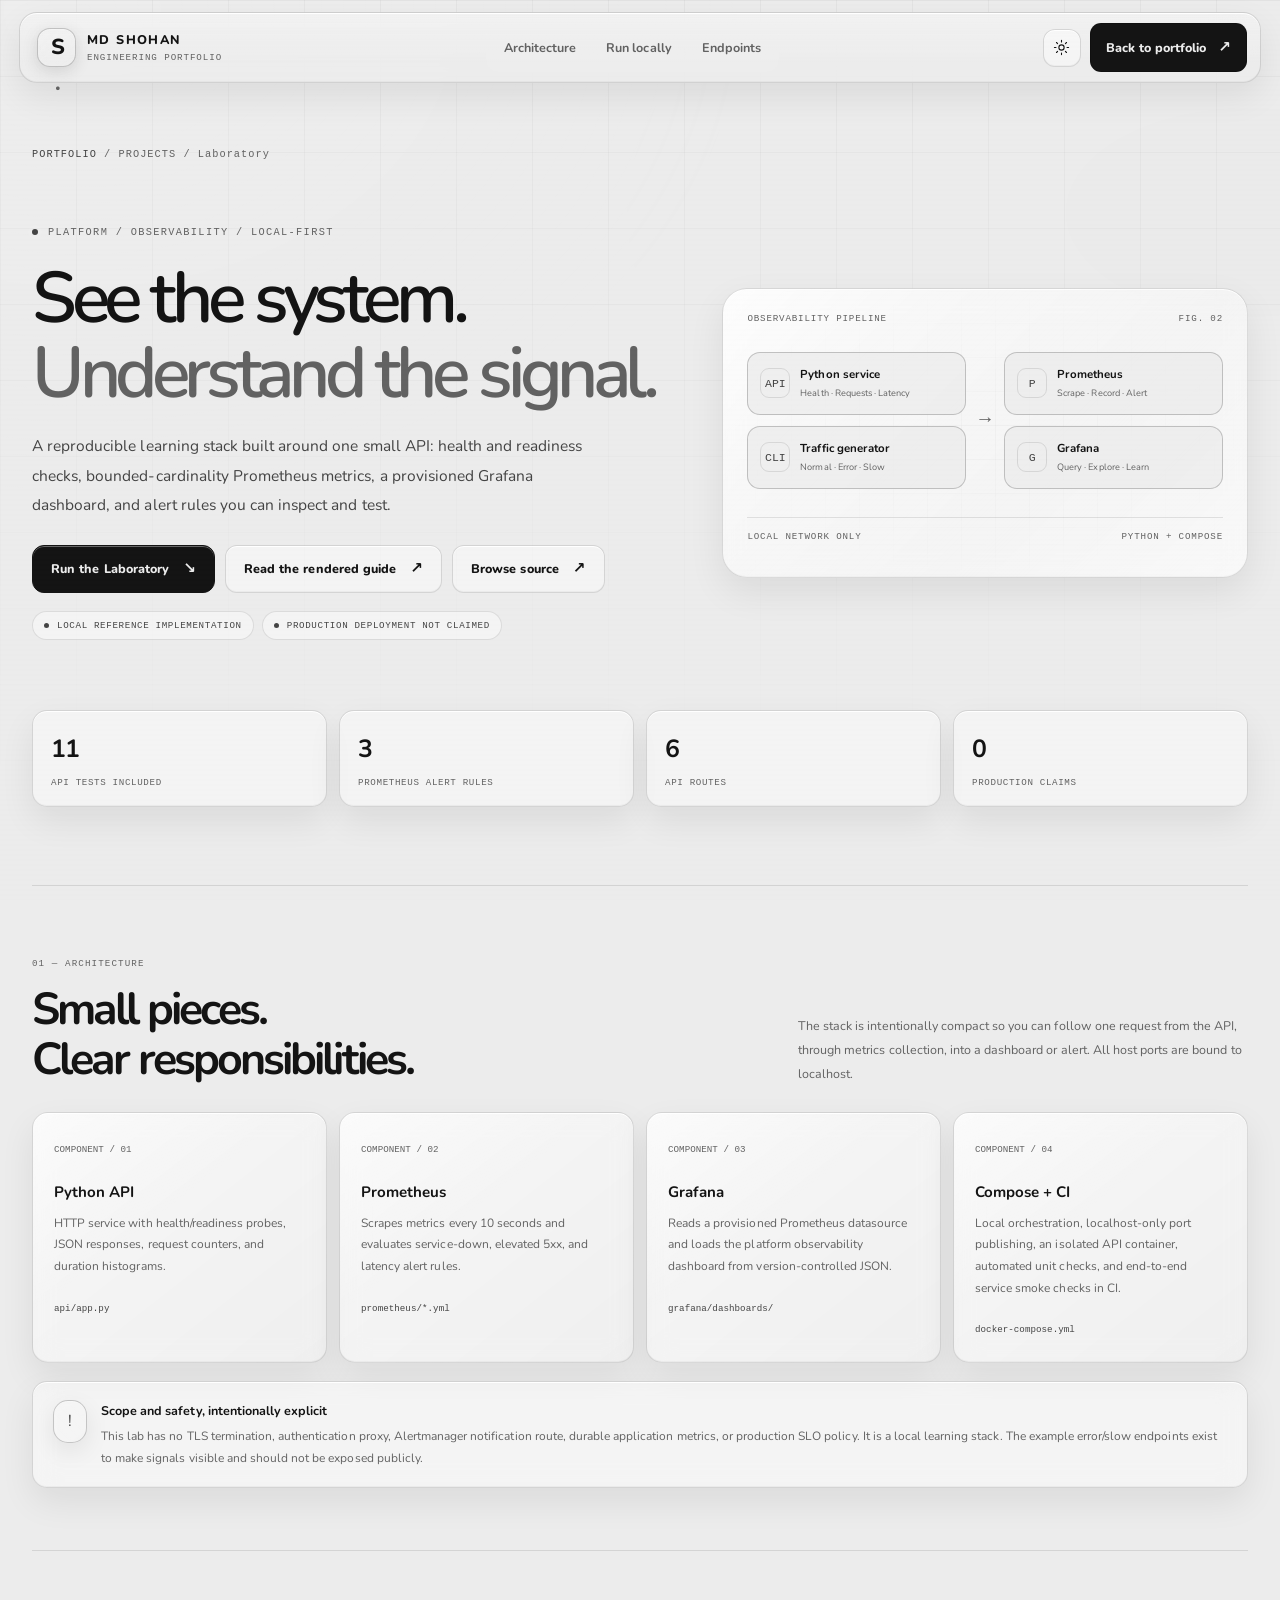
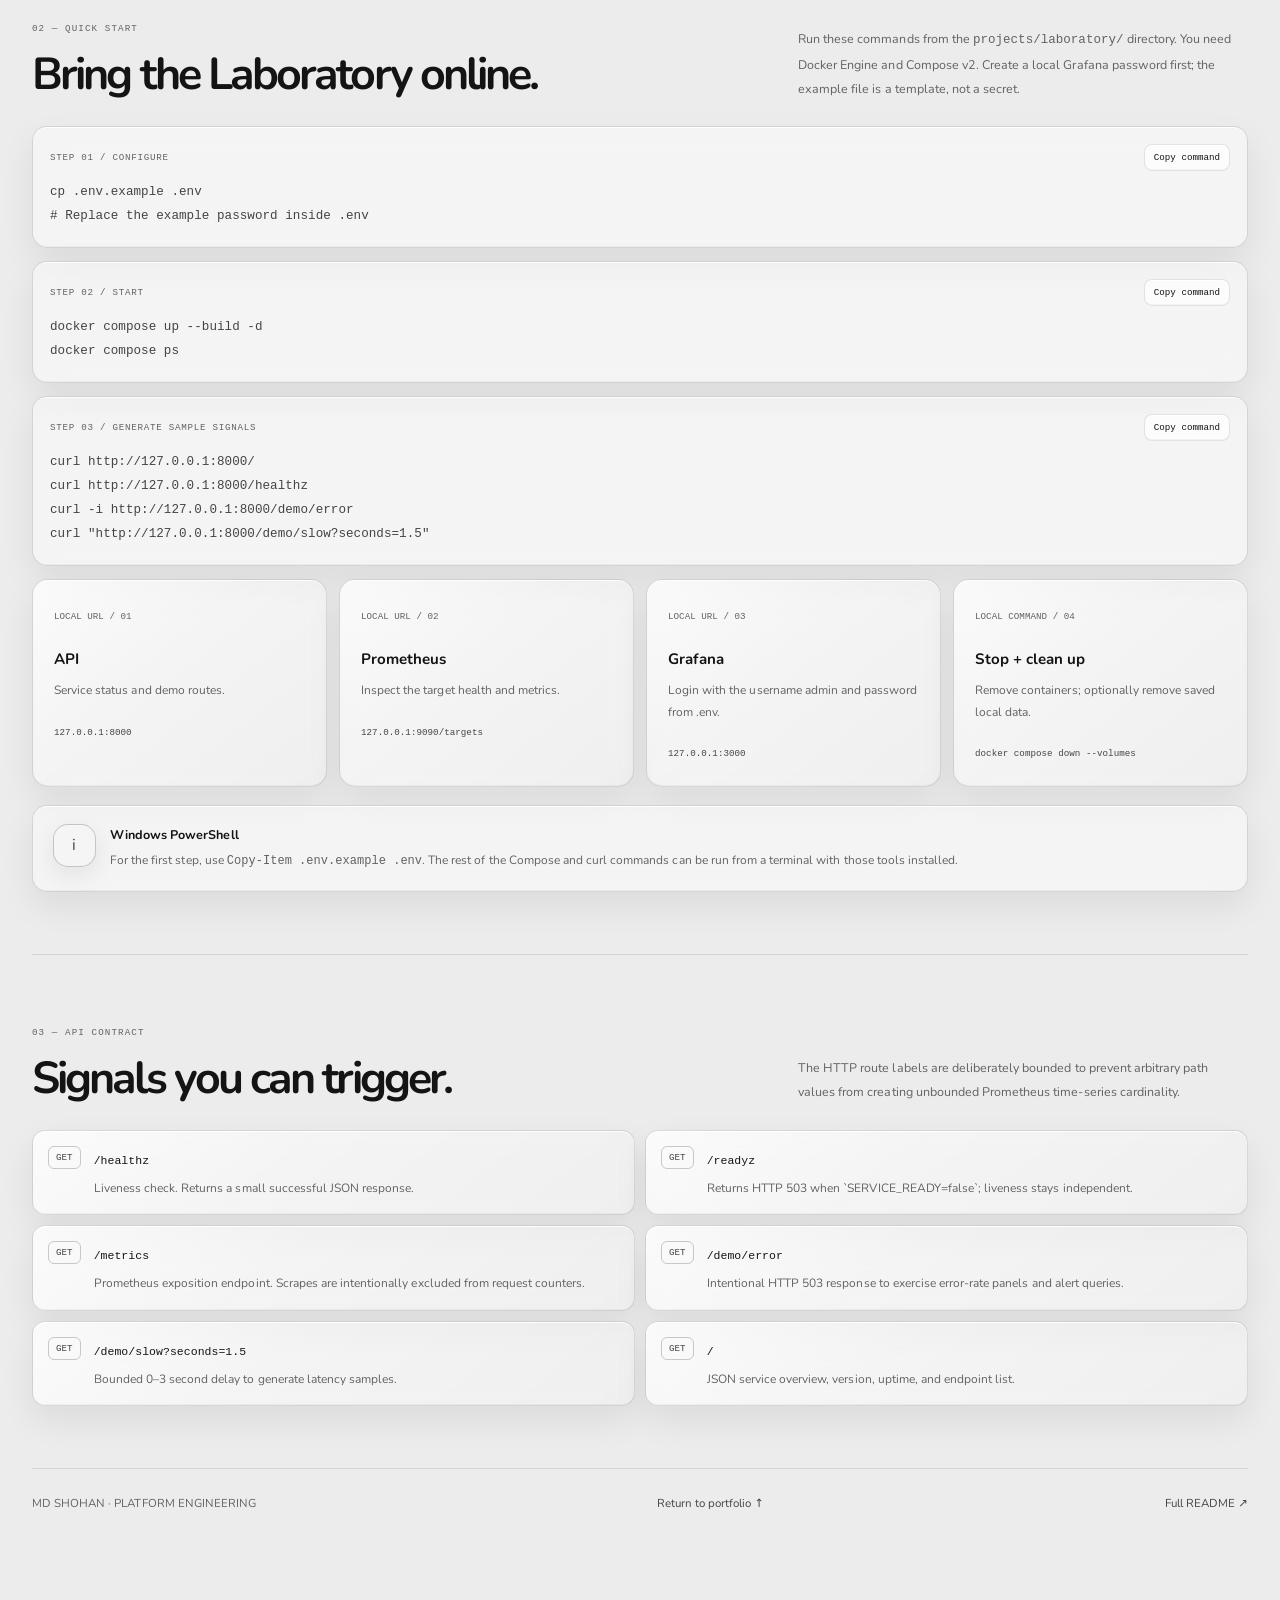
==== projects/laboratory/index.html @ d9548b44 "Add files via upload" ====
<!doctype html>
<html lang="en" data-theme="dark">
<head>
  <meta charset="utf-8">
  <meta name="viewport" content="width=device-width, initial-scale=1">
  <meta name="theme-color" content="#090909">
  <script>
    (() => {
      try {
        const saved = localStorage.getItem('shohan-theme');
        const systemPrefersLight = window.matchMedia('(prefers-color-scheme: light)').matches;
        document.documentElement.dataset.theme = saved === 'light' || saved === 'dark' ? saved : (systemPrefersLight ? 'light' : 'dark');
      } catch (_) { /* Keep the declared dark theme when storage is unavailable. */ }
    })();
  </script>
  <meta name="author" content="MD Shohan">
  <link rel="canonical" href="https://md-sh0han.github.io/PORTFOLIO/projects/laboratory/">
  <meta name="description" content="A local platform-observability reference lab built with Python, Docker Compose, Prometheus, and Grafana. Includes tests, dashboards, and alert rules.">
  <meta property="og:title" content="Laboratory - MD SHOHAN">
  <meta property="og:type" content="website">
  <meta property="og:url" content="https://md-sh0han.github.io/PORTFOLIO/projects/laboratory/">
  <meta property="og:site_name" content="MD SHOHAN - Platform Engineer">
  <meta property="og:image" content="https://md-sh0han.github.io/PORTFOLIO/Profile%20Photo.webp">
  <meta property="og:image:alt" content="Portrait of MD Shohan">
  <meta property="og:description" content="A local platform-observability reference stack for service health, metrics, dashboards, and alerting practice.">
  <meta name="twitter:card" content="summary_large_image">
  <meta name="twitter:image" content="https://md-sh0han.github.io/PORTFOLIO/Profile%20Photo.webp">
  <meta name="twitter:title" content="Laboratory - MD SHOHAN">
  <meta name="twitter:description" content="A platform-observability reference lab with Python, Prometheus, Grafana, and reproducible tests.">
  <title>Laboratory - MD SHOHAN</title>
  <link rel="icon" href="../../assets/favicon.svg" type="image/svg+xml">
  <link rel="preconnect" href="https://fonts.googleapis.com">
  <link rel="preconnect" href="https://fonts.gstatic.com" crossorigin>
  <link href="https://fonts.googleapis.com/css2?family=Nunito:wght@400;500;600;700;800;900&display=swap" rel="stylesheet">
  <link rel="stylesheet" href="../../styles.css">
  <style>
    .lab-page-main{padding:65px 0 100px}.lp-crumb{font:10.3px var(--mono);letter-spacing:.1em;color:var(--muted);margin-bottom:24px}.lp-crumb a{color:var(--text-soft)}.lp-hero{display:grid;grid-template-columns:1.1fr .9fr;align-items:center;gap:48px;padding:42px 0 70px}.lp-eyebrow{display:flex;align-items:center;gap:10px;font:10.3px var(--mono);letter-spacing:.13em;color:var(--muted)}.lp-hero h1{font-size:clamp(45.4px,5.6vw,75.6px);line-height:1.04;letter-spacing:-.075em;font-weight:600;margin:24px 0 20px}.lp-hero h1 span{display:block;color:var(--muted)}.lp-lede{font-size:15.1px;line-height:1.95;color:var(--text-soft);max-width:570px}.lp-buttons{display:flex;flex-wrap:wrap;gap:10px;margin-top:25px}.lp-state{display:inline-flex;align-items:center;gap:8px;border:1px solid var(--line);background:var(--panel);border-radius:99px;padding:8px 11px;font:9.2px var(--mono);letter-spacing:.07em;color:var(--text-soft)}.lp-state i{width:5px;height:5px;border-radius:50%;background:var(--text-soft)}.lp-art{padding:24px;border-radius:25px;position:relative;overflow:hidden;min-height:290px;background:radial-gradient(ellipse at 50% 0,rgba(255,255,255,.1),transparent 68%),linear-gradient(145deg,var(--panel-strong),var(--panel))}.lp-art::before{content:"";position:absolute;inset:0;background-image:linear-gradient(var(--line) 1px,transparent 1px),linear-gradient(90deg,var(--line) 1px,transparent 1px);background-size:34px 34px;opacity:.25;mask-image:radial-gradient(ellipse,black,transparent 78%)}.lp-art-top,.lp-art-foot{position:relative;z-index:1;display:flex;justify-content:space-between;gap:10px;font:9.2px var(--mono);letter-spacing:.09em;color:var(--muted)}.lp-flow{position:relative;z-index:1;display:grid;grid-template-columns:1fr 22px 1fr;align-items:center;gap:8px;margin:28px 0}.lp-flow-col{display:grid;gap:11px}.lp-node{display:flex;align-items:center;gap:10px;padding:12px;border:1px solid var(--line-strong);background:color-mix(in srgb,var(--bg) 78%,transparent);border-radius:13px;min-width:0}.lp-node-icon{flex:0 0 30px;width:30px;height:30px;display:grid;place-items:center;border-radius:9px;border:1px solid var(--line);font:11.5px var(--mono);color:var(--text-soft)}.lp-node b{display:block;font-size:11.5px}.lp-node small{display:block;font-size:9.2px;color:var(--muted);margin-top:2px}.lp-arrow{font:19.4px var(--mono);color:var(--muted);text-align:center}.lp-art-foot{border-top:1px solid var(--line);padding-top:13px}.lp-stats{display:grid;grid-template-columns:repeat(4,minmax(0,1fr));gap:12px;margin-bottom:78px}.lp-stat{padding:18px;border:1px solid var(--line);background:var(--panel);border-radius:15px}.lp-stat strong{display:block;font-size:24.8px;letter-spacing:-.05em}.lp-stat span{display:block;font:9.2px var(--mono);color:var(--muted);letter-spacing:.07em;margin-top:7px}.lp-section{padding:62px 0;border-top:1px solid var(--line)}.lp-section-head{display:flex;justify-content:space-between;align-items:end;gap:30px;margin-bottom:26px}.lp-section-head h2{font-size:clamp(30.2px,3.5vw,45.4px);letter-spacing:-.065em;line-height:1.12;margin:10px 0 0}.lp-section-head p{max-width:450px;font-size:12.6px;line-height:1.9;color:var(--muted);margin:0}.lp-kicker{font:9.2px var(--mono);letter-spacing:.12em;color:var(--muted)}.lp-architecture{display:grid;grid-template-columns:repeat(4,minmax(0,1fr));gap:12px}.lp-component{position:relative;padding:21px;border:1px solid var(--line);background:var(--panel);border-radius:16px;min-width:0}.lp-component .lp-component-id{font:9.2px var(--mono);color:var(--muted)}.lp-component h3{font-size:15.1px;margin:19px 0 8px}.lp-component p{font-size:11.5px;line-height:1.8;color:var(--muted);margin:0 0 15px}.lp-component code{font:9.2px var(--mono);color:var(--text-soft);overflow-wrap:anywhere}.lp-code-list{display:grid;gap:13px}.lp-code{position:relative;border:1px solid var(--line);background:var(--panel);border-radius:15px;padding:17px 17px 18px;min-width:0}.lp-code-head{display:flex;align-items:center;justify-content:space-between;gap:12px;margin-bottom:10px;color:var(--muted);font:9.2px var(--mono);letter-spacing:.08em}.lp-code pre{white-space:pre-wrap;overflow-wrap:anywhere;margin:0;color:var(--text-soft);font:12.6px/1.9 var(--mono)}.lp-copy{flex:0 0 auto;border:1px solid var(--line);background:var(--panel-strong);border-radius:8px;padding:7px 9px;color:var(--text);font:9.2px var(--mono);cursor:pointer}.lp-copy:hover{border-color:var(--line-strong)}.lp-endpoints{display:grid;grid-template-columns:repeat(2,minmax(0,1fr));gap:10px}.lp-endpoint{display:flex;gap:13px;align-items:flex-start;border:1px solid var(--line);background:var(--panel);border-radius:13px;padding:15px}.lp-method{font:9.2px var(--mono);padding:5px 7px;border:1px solid var(--line-strong);border-radius:6px;color:var(--text-soft)}.lp-endpoint code{font:11.5px var(--mono);overflow-wrap:anywhere}.lp-endpoint p{font-size:11.5px;color:var(--muted);margin:5px 0 0;line-height:1.7}.lp-note{display:flex;gap:14px;align-items:flex-start;padding:18px 20px;border:1px solid var(--line);background:var(--panel);border-radius:15px;margin-top:18px}.lp-note b{display:block;font-size:12.6px;margin-bottom:5px}.lp-note p{font-size:11.5px;line-height:1.8;color:var(--muted);margin:0}.lp-footer{display:flex;justify-content:space-between;align-items:center;gap:18px;padding-top:25px;border-top:1px solid var(--line);font-size:11.5px;color:var(--muted)}.lp-footer a{color:var(--text-soft)}.lp-toast{position:fixed;left:50%;bottom:23px;z-index:100;transform:translate(-50%,12px);opacity:0;pointer-events:none;padding:10px 14px;border:1px solid var(--line-strong);background:var(--bg-soft);border-radius:10px;box-shadow:var(--shadow);font-size:11.5px;transition:opacity .2s,transform .2s}.lp-toast.visible{opacity:1;transform:translate(-50%,0)}
    @media(max-width:900px){.lab-page .site-header{flex-wrap:wrap}.lab-page .desktop-nav{display:flex;order:3;flex-basis:100%;justify-content:space-between}.lab-page .desktop-nav a{font-size:10.3px;padding:8px 10px}.lab-page .header-cta{display:inline-flex;font-size:10.3px;padding:9px 10px;gap:7px}.lp-hero{grid-template-columns:1fr;gap:30px;padding-top:28px}.lp-art{max-width:650px;width:100%}.lp-architecture{grid-template-columns:repeat(2,minmax(0,1fr))}.lp-section-head{align-items:flex-start;flex-direction:column;gap:13px}.lp-stats{margin-bottom:50px}}
    @media(max-width:560px){.lab-page .desktop-nav{justify-content:center;flex-wrap:wrap}.lab-page .desktop-nav a{padding:7px 8px;font-size:9.2px}.lab-page .header-cta{padding:8px 8px;font-size:9.2px}.lab-page-main{padding-top:36px}.lp-hero h1{font-size:clamp(44.3px,11vw,62.6px)}.lp-hero{padding-bottom:44px}.lp-stats{grid-template-columns:repeat(2,minmax(0,1fr));gap:8px}.lp-stat{padding:14px}.lp-stat strong{font-size:21.6px}.lp-architecture{grid-template-columns:1fr}.lp-endpoints{grid-template-columns:1fr}.lp-flow{grid-template-columns:1fr;gap:11px;margin:22px 0}.lp-arrow{transform:rotate(90deg)}.lp-flow-col{grid-template-columns:1fr 1fr}.lp-node{padding:9px;gap:7px}.lp-node-icon{width:25px;height:25px;flex-basis:25px}.lp-art{padding:16px;min-height:0}.lp-section{padding:42px 0}.lp-footer{align-items:flex-start;flex-direction:column}}
    @media(prefers-reduced-motion:reduce){.lp-toast{transition:none}}
  
/* Nunito consistency and readability pass for the platform observability case study. */
    body,button,input,select,textarea{font-family:var(--font)}
    pre,code,kbd,samp{font-family:ui-monospace,SFMono-Regular,Consolas,'Liberation Mono',monospace!important;font-variant-ligatures:none}
    .lp-lede{font-size:15.5px;line-height:1.9}
    .lp-component p,.lp-endpoint p,.lp-note p{font-size:12px;line-height:1.8}
    .lp-section-head p{font-size:12.5px}
    @media(max-width:560px){.lp-lede{font-size:14.5px}.lp-component p,.lp-endpoint p,.lp-note p{font-size:11.5px}}
  </style>
</head>
<body class="lab-page">
  <a class="skip-link" href="#main">Skip to content</a>
  <div class="noise" aria-hidden="true"></div>
  <div class="scroll-progress" aria-hidden="true"><span id="labProgress"></span></div>
  <header class="site-header" id="top">
    <a class="brand" href="../../index.html#top" aria-label="MD Shohan portfolio home"><span class="brand-mark">S<span>.</span></span><span class="brand-copy"><strong>MD SHOHAN</strong><small>ENGINEERING PORTFOLIO</small></span></a>
    <nav class="desktop-nav" aria-label="Project navigation"><a href="#architecture">Architecture</a><a href="#run">Run locally</a><a href="#endpoints">Endpoints</a></nav>
    <div class="header-actions">
      <button class="icon-button theme-toggle" id="themeToggle" type="button" aria-label="Switch to light monochrome theme" title="Switch theme">
        <svg class="icon icon-sun" viewBox="0 0 24 24" aria-hidden="true"><circle cx="12" cy="12" r="3.7"/><path d="M12 2v2.2M12 19.8V22M4.93 4.93l1.56 1.56m11.02 11.02 1.56 1.56M2 12h2.2m15.6 0H22M4.93 19.07l1.56-1.56M17.51 6.49l1.56-1.56"/></svg>
      </button>
      <a class="header-cta" href="../../index.html#top">Back to portfolio <span aria-hidden="true">↗</span></a>
    </div>
  </header>

  <main id="main" class="section-shell lab-page-main">
    <div class="lp-crumb"><a href="../../index.html">PORTFOLIO</a> / PROJECTS / Laboratory</div>
    <section class="lp-hero" aria-labelledby="lpTitle">
      <div>
        <div class="lp-eyebrow"><span class="status-dot"></span> PLATFORM / OBSERVABILITY / LOCAL-FIRST</div>
        <h1 id="lpTitle">See the system.<span>Understand the signal.</span></h1>
        <p class="lp-lede">A reproducible learning stack built around one small API: health and readiness checks, bounded-cardinality Prometheus metrics, a provisioned Grafana dashboard, and alert rules you can inspect and test.</p>
        <div class="lp-buttons"><a class="button button-primary" href="#run">Run the Laboratory <span aria-hidden="true">↘</span></a><a class="button button-ghost" href="https://github.com/MD-SH0HAN/PORTFOLIO/blob/main/projects/laboratory/README.md" data-repository-path="blob/main/projects/laboratory/README.md" target="_blank" rel="noopener noreferrer">Read the rendered guide <span aria-hidden="true">↗</span></a><a class="button button-ghost" href="https://github.com/MD-SH0HAN/PORTFOLIO/tree/main/projects/laboratory" data-repository-path="tree/main/projects/laboratory" target="_blank" rel="noopener noreferrer">Browse source <span aria-hidden="true">↗</span></a></div>
        <div style="display:flex;flex-wrap:wrap;gap:8px;margin-top:18px"><span class="lp-state"><i></i> LOCAL REFERENCE IMPLEMENTATION</span><span class="lp-state"><i></i> PRODUCTION DEPLOYMENT NOT CLAIMED</span></div>
      </div>
      <div class="lp-art glass-card" role="img" aria-label="Conceptual flow from an HTTP API to Prometheus metrics and Grafana dashboards">
        <div class="lp-art-top"><span>OBSERVABILITY PIPELINE</span><span>FIG. 02</span></div>
        <div class="lp-flow"><div class="lp-flow-col"><div class="lp-node"><span class="lp-node-icon">API</span><span><b>Python service</b><small>Health · Requests · Latency</small></span></div><div class="lp-node"><span class="lp-node-icon">CLI</span><span><b>Traffic generator</b><small>Normal · Error · Slow</small></span></div></div><div class="lp-arrow" aria-hidden="true">→</div><div class="lp-flow-col"><div class="lp-node"><span class="lp-node-icon">P</span><span><b>Prometheus</b><small>Scrape · Record · Alert</small></span></div><div class="lp-node"><span class="lp-node-icon">G</span><span><b>Grafana</b><small>Query · Explore · Learn</small></span></div></div></div>
        <div class="lp-art-foot"><span>LOCAL NETWORK ONLY</span><span>PYTHON + COMPOSE</span></div>
      </div>
    </section>

    <div class="lp-stats" aria-label="Project summary">
      <div class="lp-stat"><strong>11</strong><span>API TESTS INCLUDED</span></div><div class="lp-stat"><strong>3</strong><span>PROMETHEUS ALERT RULES</span></div><div class="lp-stat"><strong>6</strong><span>API ROUTES</span></div><div class="lp-stat"><strong>0</strong><span>PRODUCTION CLAIMS</span></div>
    </div>

    <section class="lp-section" id="architecture" aria-labelledby="architectureTitle">
      <div class="lp-section-head"><div><span class="lp-kicker">01 — ARCHITECTURE</span><h2 id="architectureTitle">Small pieces.<br>Clear responsibilities.</h2></div><p>The stack is intentionally compact so you can follow one request from the API, through metrics collection, into a dashboard or alert. All host ports are bound to localhost.</p></div>
      <div class="lp-architecture">
        <article class="lp-component"><span class="lp-component-id">COMPONENT / 01</span><h3>Python API</h3><p>HTTP service with health/readiness probes, JSON responses, request counters, and duration histograms.</p><code><a href="https://github.com/MD-SH0HAN/PORTFOLIO/blob/main/projects/laboratory/api/app.py" data-repository-path="blob/main/projects/laboratory/api/app.py" target="_blank" rel="noopener noreferrer">api/app.py</a></code></article>
        <article class="lp-component"><span class="lp-component-id">COMPONENT / 02</span><h3>Prometheus</h3><p>Scrapes metrics every 10 seconds and evaluates service-down, elevated 5xx, and latency alert rules.</p><code><a href="https://github.com/MD-SH0HAN/PORTFOLIO/tree/main/projects/laboratory/prometheus" data-repository-path="tree/main/projects/laboratory/prometheus" target="_blank" rel="noopener noreferrer">prometheus/*.yml</a></code></article>
        <article class="lp-component"><span class="lp-component-id">COMPONENT / 03</span><h3>Grafana</h3><p>Reads a provisioned Prometheus datasource and loads the platform observability dashboard from version-controlled JSON.</p><code><a href="https://github.com/MD-SH0HAN/PORTFOLIO/tree/main/projects/laboratory/grafana/dashboards" data-repository-path="tree/main/projects/laboratory/grafana/dashboards" target="_blank" rel="noopener noreferrer">grafana/dashboards/</a></code></article>
        <article class="lp-component"><span class="lp-component-id">COMPONENT / 04</span><h3>Compose + CI</h3><p>Local orchestration, localhost-only port publishing, an isolated API container, automated unit checks, and end-to-end service smoke checks in CI.</p><code><a href="https://github.com/MD-SH0HAN/PORTFOLIO/blob/main/projects/laboratory/docker-compose.yml" data-repository-path="blob/main/projects/laboratory/docker-compose.yml" target="_blank" rel="noopener noreferrer">docker-compose.yml</a></code></article>
      </div>
      <div class="lp-note"><span class="liquid-icon" aria-hidden="true">!</span><div><b>Scope and safety, intentionally explicit</b><p>This lab has no TLS termination, authentication proxy, Alertmanager notification route, durable application metrics, or production SLO policy. It is a local learning stack. The example error/slow endpoints exist to make signals visible and should not be exposed publicly.</p></div></div>
    </section>

    <section class="lp-section" id="run" aria-labelledby="runTitle">
      <div class="lp-section-head"><div><span class="lp-kicker">02 — QUICK START</span><h2 id="runTitle">Bring the Laboratory online.</h2></div><p>Run these commands from the <code>projects/laboratory/</code> directory. You need Docker Engine and Compose v2. Create a local Grafana password first; the example file is a template, not a secret.</p></div>
      <div class="lp-code-list">
        <div class="lp-code"><div class="lp-code-head"><span>STEP 01 / CONFIGURE</span><button class="lp-copy" type="button" data-copy>Copy command</button></div><pre><code>cp .env.example .env
# Replace the example password inside .env</code></pre></div>
        <div class="lp-code"><div class="lp-code-head"><span>STEP 02 / START</span><button class="lp-copy" type="button" data-copy>Copy command</button></div><pre><code>docker compose up --build -d
docker compose ps</code></pre></div>
        <div class="lp-code"><div class="lp-code-head"><span>STEP 03 / GENERATE SAMPLE SIGNALS</span><button class="lp-copy" type="button" data-copy>Copy command</button></div><pre><code>curl http://127.0.0.1:8000/
curl http://127.0.0.1:8000/healthz
curl -i http://127.0.0.1:8000/demo/error
curl "http://127.0.0.1:8000/demo/slow?seconds=1.5"</code></pre></div>
      </div>
      <div class="lp-architecture" style="margin-top:13px">
        <article class="lp-component"><span class="lp-component-id">LOCAL URL / 01</span><h3>API</h3><p>Service status and demo routes.</p><code><a href="http://127.0.0.1:8000/">127.0.0.1:8000</a></code></article>
        <article class="lp-component"><span class="lp-component-id">LOCAL URL / 02</span><h3>Prometheus</h3><p>Inspect the target health and metrics.</p><code><a href="http://127.0.0.1:9090/targets">127.0.0.1:9090/targets</a></code></article>
        <article class="lp-component"><span class="lp-component-id">LOCAL URL / 03</span><h3>Grafana</h3><p>Login with the username admin and password from .env.</p><code><a href="http://127.0.0.1:3000/">127.0.0.1:3000</a></code></article>
        <article class="lp-component"><span class="lp-component-id">LOCAL COMMAND / 04</span><h3>Stop + clean up</h3><p>Remove containers; optionally remove saved local data.</p><code>docker compose down --volumes</code></article>
      </div>
      <div class="lp-note"><span class="liquid-icon" aria-hidden="true">i</span><div><b>Windows PowerShell</b><p>For the first step, use <code>Copy-Item .env.example .env</code>. The rest of the Compose and curl commands can be run from a terminal with those tools installed.</p></div></div>
    </section>

    <section class="lp-section" id="endpoints" aria-labelledby="endpointsTitle">
      <div class="lp-section-head"><div><span class="lp-kicker">03 — API CONTRACT</span><h2 id="endpointsTitle">Signals you can trigger.</h2></div><p>The HTTP route labels are deliberately bounded to prevent arbitrary path values from creating unbounded Prometheus time-series cardinality.</p></div>
      <div class="lp-endpoints">
        <article class="lp-endpoint"><span class="lp-method">GET</span><div><code>/healthz</code><p>Liveness check. Returns a small successful JSON response.</p></div></article>
        <article class="lp-endpoint"><span class="lp-method">GET</span><div><code>/readyz</code><p>Returns HTTP 503 when `SERVICE_READY=false`; liveness stays independent.</p></div></article>
        <article class="lp-endpoint"><span class="lp-method">GET</span><div><code>/metrics</code><p>Prometheus exposition endpoint. Scrapes are intentionally excluded from request counters.</p></div></article>
        <article class="lp-endpoint"><span class="lp-method">GET</span><div><code>/demo/error</code><p>Intentional HTTP 503 response to exercise error-rate panels and alert queries.</p></div></article>
        <article class="lp-endpoint"><span class="lp-method">GET</span><div><code>/demo/slow?seconds=1.5</code><p>Bounded 0–3 second delay to generate latency samples.</p></div></article>
        <article class="lp-endpoint"><span class="lp-method">GET</span><div><code>/</code><p>JSON service overview, version, uptime, and endpoint list.</p></div></article>
      </div>
    </section>

    <footer class="lp-footer"><span>MD SHOHAN · PLATFORM ENGINEERING</span><a href="../../index.html#top">Return to portfolio ↑</a><a href="https://github.com/MD-SH0HAN/PORTFOLIO/blob/main/projects/laboratory/README.md" data-repository-path="blob/main/projects/laboratory/README.md" target="_blank" rel="noopener noreferrer">Full README ↗</a></footer>
  </main>
  <div class="lp-toast" id="lpToast" role="status" aria-live="polite"></div>
  <script>
    (() => {
      const toast = document.getElementById('lpToast');
      const root = document.documentElement;
      const themeToggle = document.getElementById('themeToggle');
      const themeColorMeta = document.querySelector('meta[name="theme-color"]');
      const applyTheme = theme => {
        if (theme !== 'light' && theme !== 'dark') return;
        root.dataset.theme = theme;
        if (themeColorMeta) themeColorMeta.content = theme === 'light' ? '#ececec' : '#090909';
        if (themeToggle) {
          const light = theme === 'light';
          themeToggle.setAttribute('aria-label', light ? 'Switch to dark monochrome theme' : 'Switch to light monochrome theme');
          themeToggle.title = light ? 'Switch to dark theme' : 'Switch to light theme';
        }
      };
      applyTheme(root.dataset.theme);
      themeToggle?.addEventListener('click', () => {
        const next = root.dataset.theme === 'light' ? 'dark' : 'light';
        applyTheme(next);
        try { localStorage.setItem('shohan-theme', next); } catch (_) { /* Theme remains active for this page. */ }
      });
      // The portfolio and Laboratory share this origin and preference key.
      window.addEventListener('storage', event => {
        if (event.key === 'shohan-theme') applyTheme(event.newValue);
      });
      let toastTimer;
      document.querySelectorAll('[data-copy]').forEach(button => button.addEventListener('click', async () => {
        const text = button.closest('.lp-code').querySelector('code').innerText;
        try {
          await navigator.clipboard.writeText(text);
          toast.textContent = 'Commands copied.';
        } catch (_) {
          toast.textContent = 'Select the command text and copy it manually.';
        }
        toast.classList.add('visible');
        clearTimeout(toastTimer);
        toastTimer = setTimeout(() => toast.classList.remove('visible'), 2200);
      }));
      const progress = document.getElementById('labProgress');
      const updateProgress = () => {
        const max = document.documentElement.scrollHeight - window.innerHeight;
        progress.style.width = `${max > 0 ? Math.min(100, Math.max(0, window.scrollY / max * 100)) : 0}%`;
      };
      window.addEventListener('scroll', updateProgress, { passive: true });
      updateProgress();
    })();
  </script>
</body>
</html>
---- styles.css ----
:root{color-scheme:dark;--bg:#090909;--bg-soft:#101010;--panel:rgba(255,255,255,.045);--panel-strong:rgba(255,255,255,.075);--line:rgba(255,255,255,.11);--line-strong:rgba(255,255,255,.2);--text:#f0f0f0;--text-soft:#c0c0c0;--muted:#8a8a8a;--faint:#858585;--white:#f7f7f7;--shadow:0 22px 70px rgba(0,0,0,.35);--radius:24px;--radius-sm:15px;--font:'Nunito',system-ui,-apple-system,BlinkMacSystemFont,'Segoe UI',sans-serif;--mono:ui-monospace,SFMono-Regular,Menlo,Consolas,'Liberation Mono',monospace;--max:1220px;--ease:cubic-bezier(.22,1,.36,1)}
html[data-theme="light"]{color-scheme:light;--bg:#ececec;--bg-soft:#e5e5e5;--panel:rgba(255,255,255,.43);--panel-strong:rgba(255,255,255,.68);--line:rgba(0,0,0,.1);--line-strong:rgba(0,0,0,.2);--text:#141414;--text-soft:#444444;--muted:#626262;--faint:#626262;--white:#101010;--shadow:0 22px 70px rgba(0,0,0,.09)}
*{box-sizing:border-box}html{scroll-behavior:smooth;scroll-padding-top:105px}body{margin:0;background:var(--bg);color:var(--text);font-family:var(--font);font-size:16.2px;line-height:1.65;overflow-x:hidden;transition:background .45s ease,color .45s ease}body::before{content:"";position:fixed;inset:0;pointer-events:none;z-index:-2;background-image:linear-gradient(rgba(255,255,255,.023) 1px,transparent 1px),linear-gradient(90deg,rgba(255,255,255,.023) 1px,transparent 1px);background-size:76px 76px;mask-image:linear-gradient(to bottom,black,transparent 90%)}html[data-theme="light"] body::before{background-image:linear-gradient(rgba(0,0,0,.035) 1px,transparent 1px),linear-gradient(90deg,rgba(0,0,0,.035) 1px,transparent 1px)}a{color:inherit;text-decoration:none}button{font:inherit;color:inherit}button,a{-webkit-tap-highlight-color:transparent}button:focus-visible,a:focus-visible{outline:2px solid var(--text-soft);outline-offset:4px}::selection{background:var(--text);color:var(--bg)}.noise{position:fixed;inset:0;z-index:50;pointer-events:none;opacity:.03;background-image:url("data:image/svg+xml,%3Csvg viewBox='0 0 180 180' xmlns='http://www.w3.org/2000/svg'%3E%3Cfilter id='n'%3E%3CfeTurbulence type='fractalNoise' baseFrequency='.8' numOctaves='4' stitchTiles='stitch'/%3E%3C/filter%3E%3Crect width='100%25' height='100%25' filter='url(%23n)' opacity='.6'/%3E%3C/svg%3E")}.skip-link{position:absolute;left:12px;top:-70px;z-index:100;background:var(--text);color:var(--bg);padding:10px 16px;border-radius:8px}.skip-link:focus{top:12px}.mono{font-family:var(--mono);font-size:11.5px;letter-spacing:.1em}.icon{width:20px;height:20px;fill:none;stroke:currentColor;stroke-width:1.55;stroke-linecap:round;stroke-linejoin:round;flex-shrink:0}.scroll-progress{position:fixed;top:0;left:0;width:100%;height:2px;z-index:80;background:transparent}.scroll-progress span{display:block;width:0;height:100%;background:var(--text);box-shadow:0 0 13px rgba(255,255,255,.35);transform-origin:left}
.site-header{position:sticky;top:12px;z-index:70;max-width:calc(var(--max) + 28px);width:calc(100% - 38px);margin:12px auto 0;padding:10px 13px 10px 17px;display:flex;align-items:center;justify-content:space-between;gap:20px;border:1px solid var(--line);border-radius:18px;background:color-mix(in srgb,var(--bg) 74%,transparent);backdrop-filter:blur(22px) saturate(125%);-webkit-backdrop-filter:blur(22px) saturate(125%);box-shadow:0 10px 38px rgba(0,0,0,.14)}.brand{display:flex;align-items:center;gap:11px;min-width:max-content}.brand-mark{width:39px;height:39px;display:grid;place-items:center;border-radius:13px;border:1px solid var(--line-strong);background:linear-gradient(145deg,rgba(255,255,255,.16),rgba(255,255,255,.025));font-size:21.6px;font-weight:800;letter-spacing:-.1em;box-shadow:inset 0 1px 0 rgba(255,255,255,.2),0 4px 16px rgba(0,0,0,.12)}.brand-mark span,.caption-monogram span,.contact-orbit-core span{color:var(--muted)}.brand-copy{display:flex;flex-direction:column;line-height:1.25;gap:4px}.brand-copy strong{font-size:12.6px;font-weight:800;letter-spacing:.11em}.brand-copy small{font-family:var(--mono);font-size:9.2px;letter-spacing:.1em;color:var(--muted)}.desktop-nav{display:flex;align-items:center;gap:4px;padding:5px;border-radius:12px;background:rgba(255,255,255,.018)}.desktop-nav a{padding:9px 13px;color:var(--muted);font-size:12.6px;font-weight:700;border-radius:9px;transition:background .25s,color .25s}.desktop-nav a:hover,.desktop-nav a.active{color:var(--text);background:var(--panel-strong)}.header-actions{display:flex;align-items:center;gap:9px}.icon-button{display:grid;place-items:center;width:38px;height:38px;border:1px solid var(--line);border-radius:12px;background:var(--panel);cursor:pointer;transition:transform .3s var(--ease),background .3s,border-color .3s}.icon-button:hover{transform:translateY(-2px);background:var(--panel-strong);border-color:var(--line-strong)}.icon-button .icon{width:17px;height:17px}.header-cta{display:flex;align-items:center;gap:12px;padding:11px 15px;border-radius:11px;border:1px solid var(--line-strong);background:var(--text);color:var(--bg);font-size:12.6px;font-weight:800;transition:transform .3s var(--ease),box-shadow .3s}.header-cta:hover{transform:translateY(-2px);box-shadow:0 9px 24px rgba(255,255,255,.12)}.header-cta span{font-size:15.1px}.menu-toggle{display:none}.mobile-nav{position:absolute;top:calc(100% + 9px);left:0;right:0;padding:9px;border:1px solid var(--line);border-radius:16px;background:color-mix(in srgb,var(--bg) 89%,transparent);backdrop-filter:blur(26px);box-shadow:var(--shadow)}.mobile-nav:not([hidden]){display:block}.mobile-nav a{display:flex;justify-content:space-between;align-items:center;padding:13px 12px;border-radius:10px;font-size:14px;font-weight:700}.mobile-nav a:hover{background:var(--panel)}.mobile-nav a span{font-family:var(--mono);font-size:11.5px;color:var(--muted)}
.section-shell{max-width:var(--max);width:calc(100% - 64px);margin-inline:auto}.hero{min-height:680px;display:grid;grid-template-columns:1.08fr .92fr;align-items:center;gap:20px;padding-top:55px;position:relative}.hero-copy{padding:36px 0 60px;position:relative;z-index:2}.eyebrow,.section-kicker,.focus-label{font-family:var(--mono);font-size:11.5px;letter-spacing:.14em;color:var(--muted)}.eyebrow{display:flex;align-items:center;gap:10px;flex-wrap:wrap}.status-dot,.mini-pulse{display:inline-block;width:6px;height:6px;border-radius:50%;background:var(--text-soft);box-shadow:0 0 0 4px rgba(255,255,255,.06),0 0 12px rgba(255,255,255,.22)}.eyebrow-line{display:inline-block;width:33px;height:1px;background:var(--line-strong);margin-left:5px}.hero h1{font-size:clamp(47.5px,5.9vw,84.2px);font-weight:600;letter-spacing:-.078em;line-height:1.03;margin:29px 0 23px;max-width:690px}.title-glass{color:transparent;background:linear-gradient(115deg,var(--text) 10%,var(--muted) 78%);background-clip:text;-webkit-background-clip:text;position:relative}.title-glass::after{content:"";position:absolute;bottom:-7px;left:3%;width:78%;height:1px;background:linear-gradient(90deg,transparent,var(--line-strong),transparent)}.hero-lede{max-width:545px;color:var(--text-soft);font-size:16.2px;line-height:1.95;margin:0}.hero-lede strong{color:var(--text);font-weight:800}.hero-subline{font-size:13px;color:var(--muted);font-weight:600;margin:17px 0 0;letter-spacing:.01em}.hero-actions{display:flex;flex-wrap:wrap;gap:11px;margin-top:31px}.button{display:inline-flex;align-items:center;justify-content:center;gap:14px;min-height:48px;padding:0 18px;border-radius:12px;font-size:12.6px;font-weight:800;letter-spacing:.005em;transition:transform .3s var(--ease),box-shadow .3s,background .3s,border-color .3s}.button:hover{transform:translateY(-3px)}.button-primary{background:var(--text);border:1px solid var(--text);color:var(--bg);box-shadow:0 8px 27px rgba(255,255,255,.06)}.button-primary:hover{box-shadow:0 12px 35px rgba(255,255,255,.14)}.button-ghost{border:1px solid var(--line-strong);background:var(--panel);color:var(--text)}.button-ghost .icon{width:15px;height:15px}.button-ghost:hover{background:var(--panel-strong)}.button>span:last-child{font-size:15.1px}.hero-footnote{display:flex;align-items:center;gap:12px;flex-wrap:wrap;margin-top:40px;color:var(--text-soft);font-size:11.5px}.hero-footnote .mono{color:var(--muted);font-size:10.3px}.footnote-divider{height:18px;width:1px;background:var(--line-strong);margin:0 4px}.hero-visual{min-height:540px;display:flex;justify-content:center;align-items:center;position:relative;isolation:isolate}.hero-visual::before{content:"";position:absolute;width:90%;aspect-ratio:1;border-radius:50%;background:radial-gradient(circle,rgba(255,255,255,.065),rgba(255,255,255,.012) 46%,transparent 72%);z-index:-3}.orbit{position:absolute;aspect-ratio:1;border:1px solid var(--line);border-radius:50%;pointer-events:none}.orbit-one{width:min(92%,510px);transform:rotate(-22deg) scaleY(.86);border-style:dashed;opacity:.72}.orbit-two{width:min(79%,440px);transform:rotate(23deg) scaleY(.92);border-color:var(--line-strong);opacity:.6}.portrait-halo{position:absolute;width:min(70%,370px);aspect-ratio:1;border-radius:50%;background:radial-gradient(circle,rgba(255,255,255,.16),rgba(255,255,255,.045) 44%,transparent 68%);filter:blur(8px);z-index:-1;animation:halo-breathe 6s ease-in-out infinite}.portrait-frame{width:min(68%,340px);aspect-ratio:1;position:relative;padding:7px;border-radius:50%;background:linear-gradient(145deg,rgba(255,255,255,.52),rgba(255,255,255,.08) 36%,rgba(255,255,255,.025) 62%,rgba(255,255,255,.31));box-shadow:0 0 0 1px rgba(255,255,255,.18),inset 0 0 0 1px rgba(0,0,0,.7),0 30px 80px rgba(0,0,0,.35);transform:translateY(-10px)}.portrait-inner{position:relative;width:100%;height:100%;overflow:hidden;border-radius:50%;border:1px solid rgba(255,255,255,.22);background-color:var(--bg);transition:background-color .45s ease}.portrait-inner img{display:block;width:100%;height:100%;object-fit:cover;object-position:center 23%;filter:grayscale(1) contrast(1.03);transition:filter .7s ease,transform 1.2s var(--ease)}@media(hover:hover) and (pointer:fine){.portrait-frame:hover .portrait-inner img:not(.photo-placeholder){filter:none;transform:scale(1.04)}}.portrait-frame.is-color .portrait-inner img:not(.photo-placeholder){filter:none;transform:scale(1.04)}.portrait-vignette{position:absolute;inset:0;background:linear-gradient(180deg,transparent 58%,rgba(0,0,0,.23));pointer-events:none}.frame-corner{position:absolute;width:21px;height:21px;border-color:rgba(255,255,255,.76);border-style:solid;z-index:2}.corner-tl{top:24px;left:23px;border-width:1px 0 0 1px;border-radius:9px 0 0}.corner-br{bottom:23px;right:23px;border-width:0 1px 1px 0;border-radius:0 0 9px}.orbital-label{position:absolute;font-family:var(--mono);font-size:10.3px;letter-spacing:.13em;color:var(--muted);z-index:4}.orbital-label-top{top:7%;right:4%;display:flex;align-items:center;gap:9px}.orbital-label .mini-pulse{width:5px;height:5px}.portrait-caption{position:absolute;z-index:5;bottom:10%;left:9%;display:flex;align-items:center;gap:12px;padding:12px 15px;border-radius:15px;max-width:270px;min-width:230px}.glass-panel,.glass-card{border:1px solid var(--line);background:linear-gradient(140deg,rgba(255,255,255,.073),rgba(255,255,255,.02) 45%,rgba(255,255,255,.035));backdrop-filter:blur(20px) saturate(120%);-webkit-backdrop-filter:blur(20px) saturate(120%);box-shadow:inset 0 1px 0 rgba(255,255,255,.08),0 18px 55px rgba(0,0,0,.15)}html[data-theme="light"] .glass-panel,html[data-theme="light"] .glass-card{background:linear-gradient(140deg,rgba(255,255,255,.82),rgba(255,255,255,.32) 55%,rgba(255,255,255,.58))}.caption-monogram{width:35px;height:35px;display:grid;place-items:center;border:1px solid var(--line-strong);border-radius:11px;background:var(--panel-strong);font-weight:800}.portrait-caption>span:nth-child(2){display:flex;flex-direction:column;line-height:1.4;gap:4px;min-width:0}.portrait-caption strong{font-size:11.5px;letter-spacing:.11em}.portrait-caption small{font-family:var(--mono);font-size:8px;letter-spacing:.055em;color:var(--muted);white-space:nowrap}.caption-arrow{margin-left:auto;font-size:17.3px;color:var(--muted)}.floating-chip{position:absolute;z-index:4;display:flex;align-items:center;gap:10px;padding:10px 13px;border-radius:14px;border:1px solid var(--line-strong);background:color-mix(in srgb,var(--bg) 68%,transparent);backdrop-filter:blur(18px);box-shadow:0 12px 32px rgba(0,0,0,.2);animation:float 7s ease-in-out infinite}.floating-chip .chip-icon{width:32px;height:32px;display:grid;place-items:center;border:1px solid var(--line);border-radius:10px;background:var(--panel)}.floating-chip .icon{width:17px;height:17px}.floating-chip>span:last-child{display:flex;flex-direction:column;gap:1px}.floating-chip small{font-family:var(--mono);font-size:8px;color:var(--muted);letter-spacing:.11em}.floating-chip strong{font-size:12.6px}.chip-cloud{top:23%;left:0}.chip-ops{bottom:23%;right:2%;animation-delay:-3s}.portrait-index{position:absolute;right:2%;bottom:7%;writing-mode:vertical-rl;color:var(--muted);font-size:9.2px}.portrait-index span{color:var(--faint)}.hero-bottomline{position:absolute;left:0;right:0;bottom:14px;display:flex;align-items:center;justify-content:space-between;border-top:1px solid var(--line);padding-top:14px;font-family:var(--mono);font-size:9.2px;letter-spacing:.12em;color:var(--muted)}.scroll-cue{display:flex;align-items:center;gap:10px}.scroll-cue-line{width:30px;height:1px;background:var(--muted)}
.principles-strip{overflow:hidden;border-block:1px solid var(--line);background:var(--panel);margin-top:12px}.principle-track{display:flex;justify-content:space-around;align-items:center;gap:26px;width:max-content;min-width:100%;padding:19px 0;animation:marquee 38s linear infinite}.principle-track span{font-family:var(--mono);font-size:10.3px;letter-spacing:.18em;color:var(--muted);white-space:nowrap}.principle-track i{font-size:14px;font-style:normal;color:var(--text-soft)}.principles-strip:hover .principle-track{animation-play-state:paused}
.section{padding:110px 0}.section-heading{display:flex;align-items:end;justify-content:space-between;gap:50px;margin-bottom:42px}.section-kicker{display:block;margin-bottom:15px}.section-heading h2,.contact-left h2{font-size:clamp(35.6px,4vw,56.2px);letter-spacing:-.065em;line-height:1.12;font-weight:600;margin:0}.muted-title{color:var(--muted)}.section-intro{max-width:390px;color:var(--muted);font-size:13px;line-height:1.9;margin:0 0 3px}.section-about{padding-top:120px}.about-grid{display:grid;grid-template-columns:.83fr 1.17fr;gap:17px}.about-statement{padding:32px 32px 27px;border-radius:var(--radius);position:relative;overflow:hidden;min-height:430px;display:flex;flex-direction:column}.about-statement::before{content:"";position:absolute;width:240px;height:240px;right:-90px;top:-100px;border-radius:50%;background:radial-gradient(circle,rgba(255,255,255,.09),transparent 70%);pointer-events:none}.quote-mark{font-size:70.2px;line-height:.8;color:var(--muted);font-family:Georgia,serif}.about-statement h3{font-weight:500;letter-spacing:-.04em;font-size:clamp(27px,2.5vw,36.7px);line-height:1.3;margin:23px 0 22px;position:relative}.about-statement h3 em{font-style:normal;color:var(--muted)}.about-statement>p{color:var(--muted);font-size:13px;line-height:1.9;margin-top:auto;max-width:440px}.statement-signature{display:flex;align-items:center;gap:11px;margin-top:25px;color:var(--muted)}.signature-line{width:34px;height:1px;background:var(--line-strong)}.principle-cards{display:grid;grid-template-columns:1fr 1fr;gap:14px}.principle-card{padding:23px 23px 21px;border-radius:var(--radius-sm);min-height:208px;position:relative;overflow:hidden;transition:transform .4s var(--ease),border-color .3s,background .3s}.principle-card:hover,.focus-card:hover,.project-card:hover,.stack-row:hover{transform:translateY(-5px);border-color:var(--line-strong)}.liquid-icon{width:43px;height:43px;display:grid;place-items:center;border-radius:15px;border:1px solid var(--line-strong);background:linear-gradient(145deg,rgba(255,255,255,.16),rgba(255,255,255,.015));box-shadow:inset 0 1px 0 rgba(255,255,255,.25),0 8px 24px rgba(0,0,0,.08);color:var(--text-soft)}.liquid-icon .icon{width:20px;height:20px}.card-index{position:absolute;top:26px;right:22px;font-size:9.2px;color:var(--faint)}.principle-card h3{font-size:16.2px;letter-spacing:-.035em;margin:22px 0 9px}.principle-card p{font-size:12.6px;line-height:1.8;color:var(--muted);margin:0;max-width:270px}.education-row{display:flex;align-items:center;gap:17px;padding:19px 23px;border-radius:17px;margin-top:17px}.education-mark{width:43px;height:43px;border-radius:13px;display:grid;place-items:center;border:1px solid var(--line);background:var(--panel)}.education-copy{display:flex;flex-direction:column;gap:4px;flex:1}.education-copy .section-kicker{margin:0;font-size:9.2px}.education-copy strong{font-size:13px;font-weight:700}.education-copy>span:last-child{font-size:12.6px;color:var(--muted)}.education-side{display:flex;align-items:center;gap:8px;font-size:11.5px;color:var(--muted)}.education-dot{width:6px;height:6px;border-radius:50%;background:var(--muted)}
.section-focus{background:linear-gradient(180deg,transparent,rgba(255,255,255,.018) 30%,rgba(255,255,255,.018) 70%,transparent);border-block:1px solid rgba(255,255,255,.025)}.focus-grid{display:grid;grid-template-columns:repeat(2,minmax(0,1fr));gap:16px}.focus-card{position:relative;isolation:isolate;overflow:hidden;border-radius:var(--radius);padding:26px 27px;min-height:292px;transition:transform .4s var(--ease),border-color .3s}.focus-card-large{grid-row:span 1}.focus-card-top{display:flex;align-items:center;justify-content:space-between}.focus-number,.stack-index{font-size:10.3px;color:var(--muted)}.liquid-icon.large{width:49px;height:49px;border-radius:17px}.focus-label{margin-top:24px;font-size:10.3px}.focus-card h3{font-size:24.8px;letter-spacing:-.055em;font-weight:600;margin:9px 0 10px}.focus-card p{max-width:470px;color:var(--muted);font-size:13px;line-height:1.9;margin:0}.tag-list,.stack-tags{display:flex;flex-wrap:wrap;gap:7px}.tag-list{margin-top:20px}.tag-list span,.stack-tags span{border:1px solid var(--line);background:rgba(255,255,255,.025);border-radius:100px;padding:6px 10px;font-size:10.3px;color:var(--text-soft);white-space:nowrap}.focus-bottom{position:absolute;bottom:19px;left:27px;right:27px;display:flex;align-items:center;justify-content:space-between;border-top:1px solid var(--line);padding-top:12px;font-family:var(--mono);letter-spacing:.1em;font-size:9.2px;color:var(--muted)}.focus-bottom>span:last-child{font-size:16.2px;transition:transform .3s}.focus-card:hover .focus-bottom>span:last-child{transform:translate(3px,-3px)}.card-ghost-symbol{position:absolute;right:5px;bottom:20px;z-index:-1;font-size:178.2px;font-weight:800;line-height:1;color:rgba(255,255,255,.025);pointer-events:none}
.section-work{padding-bottom:100px}.work-toolbar{display:flex;justify-content:space-between;align-items:center;gap:20px;margin-bottom:19px}.filter-tabs{display:flex;align-items:center;gap:6px;flex-wrap:wrap}.filter-tab{padding:9px 12px;border:1px solid transparent;border-radius:10px;background:transparent;color:var(--muted);font-size:11.5px;font-weight:700;cursor:pointer;transition:background .25s,color .25s,border-color .25s}.filter-tab span{margin-left:7px;font-family:var(--mono);font-size:9.2px;color:var(--muted)}.filter-tab.active,.filter-tab:hover{border-color:var(--line);background:var(--panel);color:var(--text)}.work-status{display:flex;align-items:center;gap:9px;font-family:var(--mono);font-size:9.2px;letter-spacing:.08em;color:var(--muted);white-space:nowrap}.status-dot.neutral{background:var(--muted);box-shadow:0 0 0 4px rgba(255,255,255,.035)}.project-grid{display:grid;grid-template-columns:repeat(3,minmax(0,1fr));gap:15px;align-items:stretch}.project-card{overflow:hidden;border-radius:19px;transition:transform .4s var(--ease),border-color .3s,opacity .3s;display:flex;flex-direction:column;min-width:0}.project-card[hidden]{display:none!important}.project-visual{height:202px;position:relative;overflow:hidden;background:radial-gradient(circle at 50% 50%,rgba(255,255,255,.085),transparent 65%),linear-gradient(140deg,rgba(255,255,255,.05),rgba(255,255,255,.01))}.project-visual::before,.project-visual::after{content:"";position:absolute;pointer-events:none}.project-visual::before{inset:0;background-image:linear-gradient(rgba(255,255,255,.04) 1px,transparent 1px),linear-gradient(90deg,rgba(255,255,255,.04) 1px,transparent 1px);background-size:27px 27px;mask-image:radial-gradient(ellipse,black,transparent 75%)}.project-visual::after{width:210px;height:210px;border:1px solid rgba(255,255,255,.08);border-radius:50%;left:50%;top:50%;transform:translate(-50%,-50%);box-shadow:0 0 0 25px rgba(255,255,255,.012),0 0 0 51px rgba(255,255,255,.008)}.visual-top,.visual-foot{position:absolute;z-index:2;left:17px;right:17px;display:flex;align-items:center;justify-content:space-between;color:var(--muted);font-size:9.2px;letter-spacing:.09em}.visual-top{top:15px}.visual-foot{bottom:14px}.visual-dotset{display:flex;gap:4px}.visual-dotset i{width:4px;height:4px;border:1px solid var(--muted);border-radius:50%}.pipeline-flow{position:absolute;top:50%;left:17px;right:17px;display:flex;align-items:center;justify-content:center;transform:translateY(-50%);z-index:2}.pipeline-node{width:54px;height:57px;display:flex;flex-direction:column;align-items:center;justify-content:center;gap:5px;border:1px solid var(--line-strong);border-radius:12px;background:color-mix(in srgb,var(--bg) 55%,transparent);backdrop-filter:blur(12px);box-shadow:0 8px 25px rgba(0,0,0,.18)}.pipeline-node .icon{width:19px;height:19px}.pipeline-node small{font-family:var(--mono);font-size:8px;letter-spacing:.08em;color:var(--muted)}.flow-link{height:1px;width:clamp(13px,3vw,28px);background:linear-gradient(90deg,var(--muted),var(--line));position:relative}.flow-link::after{content:"";position:absolute;right:0;top:-2px;width:4px;height:4px;border-top:1px solid var(--muted);border-right:1px solid var(--muted);transform:rotate(45deg)}.infra-diagram{position:absolute;z-index:2;inset:47px 27px 35px;display:grid;place-items:center}.infra-boundary{position:relative;width:82%;height:116px;border:1px dashed rgba(255,255,255,.28);border-radius:15px;display:flex;align-items:end;justify-content:center;padding:0 14px 13px;gap:10px}.infra-boundary-label{position:absolute;top:-7px;left:12px;background:var(--bg-soft);padding:0 5px;font-size:8px;color:var(--muted)}.infra-node{border:1px solid var(--line-strong);background:rgba(255,255,255,.06);padding:8px 10px;border-radius:8px;font-family:var(--mono);font-size:8px;letter-spacing:.03em;color:var(--text-soft);text-align:center}.node-gateway{position:absolute;top:20px;left:50%;transform:translateX(-50%)}.infra-branches{position:absolute;top:47px;left:25%;right:25%;height:20px;border-top:1px solid var(--line-strong);display:flex;justify-content:space-around}.infra-branches span{height:14px;width:1px;background:var(--line-strong)}.infra-nodes{display:flex;justify-content:space-around;width:100%}.k8s-visual{background:radial-gradient(circle at 50%,rgba(255,255,255,.065),transparent 65%)}.cluster-orbit{position:absolute;z-index:2;left:50%;top:50%;width:148px;height:102px;border:1px solid var(--line-strong);border-radius:50%;transform:translate(-50%,-50%) rotate(-20deg)}.cluster-center{position:absolute;left:50%;top:50%;width:45px;height:45px;display:grid;place-items:center;border-radius:15px;border:1px solid var(--line-strong);background:var(--bg-soft);transform:translate(-50%,-50%) rotate(20deg);box-shadow:0 10px 25px rgba(0,0,0,.2)}.cluster-node{position:absolute;width:20px;height:20px;border-radius:7px;border:1px solid var(--line-strong);background:linear-gradient(140deg,var(--panel-strong),var(--bg));box-shadow:0 5px 18px rgba(0,0,0,.16)}.cluster-n1{left:16px;top:11px}.cluster-n2{right:13px;top:41px}.cluster-n3{left:57px;bottom:0}.cluster-link{position:absolute;height:1px;background:var(--line-strong);transform-origin:left}.cl1{width:48px;left:30px;top:22px;transform:rotate(23deg)}.cl2{width:45px;right:23px;top:56px;transform:rotate(130deg)}.cl3{width:31px;left:65px;bottom:12px;transform:rotate(-80deg)}.project-content{display:flex;flex-direction:column;padding:20px 20px 19px;flex:1}.project-meta{display:flex;align-items:center;justify-content:space-between;gap:8px}.project-type{font-family:var(--mono);font-size:9.2px;color:var(--muted);letter-spacing:.1em}.project-state{display:inline-flex;align-items:center;gap:6px;font-family:var(--mono);font-size:8px;letter-spacing:.08em;color:var(--muted);white-space:nowrap}.project-state>span{width:5px;height:5px;border-radius:50%;background:var(--muted)}.project-content h3{font-size:18.4px;letter-spacing:-.045em;line-height:1.35;margin:14px 0 8px}.project-content>p{color:var(--muted);font-size:12.6px;line-height:1.9;margin:0;min-height:84px}.project-content .tag-list{margin-top:17px;gap:5px}.project-content .tag-list span{font-size:9.2px;padding:5px 8px}.text-link{display:inline-flex;align-items:center;gap:10px;width:max-content;padding:0;border:0;background:transparent;color:var(--text-soft);font-size:11.5px;font-weight:800;cursor:pointer;transition:color .2s,gap .2s}.text-link:hover{color:var(--text);gap:15px}.project-open{margin-top:auto;padding-top:23px}.transparency-note{display:flex;align-items:center;gap:14px;margin-top:17px;padding:17px 19px;border-radius:15px}.note-icon{width:33px;height:33px;display:grid;place-items:center;border:1px solid var(--line);border-radius:10px;flex-shrink:0}.note-icon .icon{width:16px;height:16px}.transparency-note p{margin:0;flex:1;color:var(--muted);font-size:11.5px;line-height:1.8}.transparency-note p strong{color:var(--text-soft)}.transparency-note>a{font-size:10.3px;font-weight:800;white-space:nowrap;color:var(--text-soft)}
.section-stack{border-block:1px solid rgba(255,255,255,.025);background:linear-gradient(180deg,rgba(255,255,255,.016),transparent)}.stack-layout{display:grid;grid-template-columns:1.3fr .7fr;gap:17px;align-items:stretch}.stack-categories{display:flex;flex-direction:column;gap:12px}.stack-row{border-radius:17px;padding:20px;display:flex;align-items:start;gap:16px;transition:transform .35s var(--ease),border-color .3s}.stack-icon{width:43px;height:43px;display:grid;place-items:center;flex-shrink:0;border-radius:13px;border:1px solid var(--line-strong);background:var(--panel);color:var(--text-soft)}.stack-icon .icon{width:20px;height:20px}.stack-info{min-width:0;flex:1}.stack-title-row{display:flex;align-items:center;justify-content:space-between;gap:10px}.stack-title-row h3{font-size:15.1px;letter-spacing:-.025em;margin:1px 0 5px}.stack-info>p{font-size:11.5px;line-height:1.8;color:var(--muted);margin:0 0 12px}.stack-tags{gap:5px}.stack-tags span{font-size:9.2px;padding:4px 8px}.stack-aside{border-radius:20px;padding:24px;position:relative;overflow:hidden;min-height:100%;display:flex;flex-direction:column}.aside-orb{position:absolute;top:-104px;right:-105px;width:260px;height:260px;border-radius:50%;border:1px solid var(--line);pointer-events:none}.aside-orb::before,.aside-orb::after{content:"";position:absolute;inset:24px;border:1px solid var(--line);border-radius:50%}.aside-orb::after{inset:53px;background:radial-gradient(circle,rgba(255,255,255,.1),transparent 70%);border-color:var(--line-strong)}.aside-orb span{position:absolute;width:7px;height:7px;border-radius:50%;background:var(--text-soft);top:38%;left:18%;box-shadow:0 0 15px rgba(255,255,255,.4)}.aside-orb span:nth-child(2){top:68%;left:76%;width:4px;height:4px}.aside-orb span:nth-child(3){top:21%;left:61%;width:5px;height:5px}.stack-aside>.section-kicker{position:relative;margin:15px 0}.stack-aside h3{position:relative;font-size:27px;line-height:1.28;letter-spacing:-.055em;font-weight:600;margin:0 0 27px}.loop-list{display:flex;flex-direction:column;gap:0;position:relative}.loop-list>div{display:flex;gap:13px;padding:12px 0;border-top:1px solid var(--line)}.loop-list>div>span{font-family:var(--mono);font-size:10.3px;color:var(--muted);padding-top:3px}.loop-list p{display:flex;flex-direction:column;gap:3px;margin:0}.loop-list strong{font-size:12.6px}.loop-list small{font-size:10.3px;color:var(--muted);line-height:1.6}.aside-bottom{display:flex;justify-content:space-between;align-items:center;margin-top:auto;padding-top:18px;border-top:1px solid var(--line);color:var(--muted);font-size:9.2px}.aside-bottom span{font-size:17.3px}
.section-journey{padding-bottom:125px}.journey-track{position:relative;display:grid;grid-template-columns:repeat(4,1fr);gap:20px;margin-top:59px}.journey-track::before{content:"";height:1px;position:absolute;top:22px;left:26px;right:26px;background:linear-gradient(90deg,var(--line-strong),var(--line),var(--line-strong))}.journey-step{position:relative;padding-top:61px}.journey-number{position:absolute;top:-4px;left:0;width:45px;height:45px;border:1px solid var(--line-strong);border-radius:14px;background:var(--bg);display:grid;place-items:center;font-family:var(--mono);font-size:11.5px;z-index:1;box-shadow:0 0 0 7px var(--bg)}.journey-marker{position:absolute;top:18px;left:63px;width:8px;height:8px;border-radius:50%;background:var(--muted);box-shadow:0 0 0 5px var(--bg),0 0 0 6px var(--line)}.journey-phase{font-size:9.2px;color:var(--muted)}.journey-content h3{font-size:16.2px;letter-spacing:-.035em;line-height:1.35;margin:9px 0}.journey-content p{font-size:11.5px;color:var(--muted);line-height:1.85;margin:0 0 14px;max-width:250px}.journey-tags{font-family:var(--mono);font-size:8px;letter-spacing:.06em;line-height:1.9;color:var(--text-soft)}.journey-tags i{font-style:normal;color:var(--faint);margin:0 3px}
.contact-section{position:relative;padding:28px 0 80px;overflow:hidden}.contact-glow{position:absolute;width:900px;height:500px;left:50%;top:-20px;transform:translateX(-50%);background:radial-gradient(ellipse,rgba(255,255,255,.065),transparent 67%);pointer-events:none}.contact-panel{position:relative;border-radius:28px;display:grid;grid-template-columns:1fr .82fr;overflow:hidden;padding:47px 45px;gap:40px}.contact-left h2{font-size:clamp(38.9px,4.5vw,62.6px);margin:0 0 21px}.contact-left>p{max-width:470px;color:var(--muted);font-size:13px;line-height:1.9;margin:0}.contact-actions{display:flex;gap:10px;flex-wrap:wrap;margin-top:26px}.contact-right{display:flex;flex-direction:column;justify-content:center;min-width:0}.contact-orbit{position:relative;width:145px;height:145px;margin:0 auto 23px;border:1px solid var(--line-strong);border-radius:50%;background:radial-gradient(circle,rgba(255,255,255,.07),transparent 66%);box-shadow:0 0 0 17px rgba(255,255,255,.015),0 0 0 35px rgba(255,255,255,.01)}.contact-orbit::before,.contact-orbit::after{content:"";position:absolute;inset:14px;border:1px dashed var(--line);border-radius:50%}.contact-orbit::after{inset:31px;border-style:solid}.contact-orbit-core{position:absolute;left:50%;top:50%;transform:translate(-50%,-50%);width:72px;height:72px;border-radius:50%;overflow:hidden;display:block;z-index:2;border:1px solid var(--line-strong);background-color:var(--bg);transition:background-color .45s ease;box-shadow:0 0 0 4px color-mix(in srgb,var(--bg) 65%,transparent),0 7px 20px rgba(0,0,0,.24)}.contact-orbit-core img{display:block;width:100%;height:100%;object-fit:cover;object-position:center 25%;border-radius:50%;filter:grayscale(1) contrast(1.04);transition:filter .35s ease,transform .7s ease}.contact-orbit:hover .contact-orbit-core img{filter:grayscale(.45) contrast(1.04);transform:scale(1.04)}.orbit-point{position:absolute;width:7px;height:7px;border-radius:50%;background:var(--text-soft);box-shadow:0 0 13px rgba(255,255,255,.3)}.op1{top:18px;right:25px}.op2{bottom:20px;left:17px;width:5px;height:5px}.op3{top:52%;right:-3px;width:4px;height:4px}.contact-detail{border-top:1px solid var(--line);padding:12px 0;display:flex;flex-direction:column;gap:4px}.contact-detail>span{font-size:9.2px;color:var(--muted)}.contact-detail>div{display:flex;align-items:center;justify-content:space-between;gap:8px}.contact-detail a,.contact-detail strong{font-size:12.6px;font-weight:700;overflow-wrap:anywhere}.contact-detail a:hover{color:var(--muted)}.copy-email{width:28px;height:28px;display:grid;place-items:center;flex-shrink:0;border:1px solid var(--line);border-radius:8px;background:var(--panel);cursor:pointer}.copy-email .icon{width:14px;height:14px}.contact-bottomline{position:relative;margin-top:17px;display:flex;align-items:center;justify-content:space-between;gap:15px;color:var(--muted);font-family:var(--mono);font-size:9.2px;letter-spacing:.09em}.contact-bottomline>span:first-child{display:flex;align-items:center;gap:9px}.contact-bottomline .status-dot{width:5px;height:5px}.site-footer{display:flex;align-items:center;gap:22px;min-height:105px;border-top:1px solid var(--line);padding-top:20px;padding-bottom:20px}.footer-brand .brand-mark{width:34px;height:34px;border-radius:11px;font-size:19.4px}.footer-brand .brand-copy strong{font-size:11.5px}.footer-brand .brand-copy small{font-size:8px}.site-footer>p{font-size:11.5px;color:var(--muted);margin:0;flex:1}.footer-links{display:flex;gap:17px}.footer-links a{font-size:11.5px;color:var(--text-soft);transition:color .2s}.footer-links a:hover{color:var(--text)}.footer-copy{color:var(--muted);font-size:9.2px;white-space:nowrap}
.project-dialog{width:min(590px,calc(100% - 32px));max-height:min(86vh,800px);overflow:auto;padding:0;border:1px solid var(--line-strong);border-radius:23px;background:var(--bg-soft);color:var(--text);box-shadow:0 35px 100px rgba(0,0,0,.5)}.project-dialog::backdrop{background:rgba(0,0,0,.7);backdrop-filter:blur(7px)}.dialog-inner{padding:27px}.dialog-top{display:flex;align-items:center;justify-content:space-between;margin-bottom:22px}.dialog-top .section-kicker{margin:0}.dialog-close{width:34px;height:34px}.project-dialog h2{font-size:32.4px;letter-spacing:-.06em;line-height:1.15;margin:0 0 12px}.dialog-lede{font-size:13px;line-height:1.9;color:var(--muted);margin:0 0 23px}.dialog-block{padding:15px 0;border-top:1px solid var(--line)}.dialog-block>.mono{color:var(--muted);font-size:10.3px}.dialog-block p{font-size:12.6px;line-height:1.9;color:var(--text-soft);margin:9px 0 0}.dialog-block ul{margin:10px 0 0;padding-left:17px;color:var(--text-soft);font-size:12.6px;line-height:2}.dialog-footer{display:flex;align-items:center;justify-content:space-between;gap:14px;padding-top:20px;border-top:1px solid var(--line);flex-wrap:wrap}.toast{position:fixed;bottom:23px;left:50%;transform:translate(-50%,15px);opacity:0;pointer-events:none;z-index:100;border:1px solid var(--line-strong);border-radius:12px;background:var(--bg-soft);padding:11px 16px;color:var(--text);font-size:12.6px;box-shadow:var(--shadow);transition:transform .3s var(--ease),opacity .3s}.toast.visible{transform:translate(-50%,0);opacity:1}.reveal{opacity:0;transform:translateY(21px);transition:opacity .8s var(--ease),transform .8s var(--ease)}.reveal.is-visible{opacity:1;transform:translateY(0)}.reveal-delay{transition-delay:.1s}
@keyframes float{0%,100%{transform:translateY(0)}50%{transform:translateY(-9px)}}@keyframes halo-breathe{0%,100%{transform:scale(.95);opacity:.7}50%{transform:scale(1.06);opacity:1}}@keyframes marquee{to{transform:translateX(-50%)}}
@media(min-width:1500px){.hero{min-height:760px}.hero-visual{min-height:610px}.portrait-frame{width:min(69%,380px)}}@media(max-width:1080px){.section-shell{width:calc(100% - 48px)}.hero{grid-template-columns:1fr .86fr;min-height:630px}.hero h1{font-size:clamp(45.4px,6.1vw,71.3px)}.hero-visual{min-height:480px}.portrait-frame{width:min(75%,320px)}.chip-cloud{left:-2%}.chip-ops{right:-1%}.desktop-nav a{padding-inline:9px}.about-grid{grid-template-columns:.9fr 1.1fr}.about-statement{padding:28px;min-height:435px}.principle-card{padding:19px;min-height:225px}.project-content{padding:17px}.project-content h3{font-size:16.2px}.project-content>p{min-height:110px}.contact-panel{padding:39px 34px}.section{padding-block:92px}}@media(max-width:820px){.site-header{width:calc(100% - 24px);top:8px;margin-top:8px}.desktop-nav,.header-cta{display:none}.menu-toggle{display:grid}.section-shell{width:calc(100% - 36px)}.hero{grid-template-columns:1fr;min-height:auto;padding-top:48px;padding-bottom:75px;gap:20px}.hero-copy{padding:18px 0 0}.hero h1{font-size:clamp(49.7px,9vw,81px);max-width:680px}.hero-lede{max-width:620px}.hero-visual{min-height:535px;max-width:600px;width:100%;margin:0 auto}.portrait-frame{width:min(61%,340px)}.hero-bottomline{bottom:14px}.about-grid{grid-template-columns:1fr}.about-statement{min-height:340px}.principle-cards{grid-template-columns:1fr 1fr}.principle-card{min-height:188px}.section-heading{align-items:start;flex-direction:column;gap:17px;margin-bottom:32px}.section-intro{max-width:570px}.project-grid{grid-template-columns:repeat(2,minmax(0,1fr))}.project-card:last-child{grid-column:1/-1}.project-card:last-child .project-visual{height:220px}.project-card:last-child .project-content>p{min-height:auto}.stack-layout{grid-template-columns:1fr}.stack-aside{min-height:370px}.loop-list{display:grid;grid-template-columns:1fr 1fr;gap:0 18px}.journey-track{grid-template-columns:repeat(2,1fr);gap:37px 23px}.journey-track::before{display:none}.journey-step{padding:0 0 0 58px;min-height:125px}.journey-number{top:0}.journey-marker{top:18px;left:55px}.journey-content{padding-top:3px}.contact-panel{grid-template-columns:1fr 1fr;gap:28px;padding:34px 27px}.contact-left h2{font-size:clamp(37.8px,6vw,51.8px)}.contact-bottomline{flex-wrap:wrap}.site-footer{flex-wrap:wrap;gap:17px}.site-footer>p{order:3;flex-basis:100%}.footer-links{margin-left:auto}}@media(max-width:560px){.site-header{padding:8px 9px 8px 11px;border-radius:15px}.brand-mark{width:35px;height:35px;border-radius:11px}.brand-copy strong{font-size:11.5px}.brand-copy small{font-size:8px}.header-actions{gap:6px}.hero{padding-top:39px;padding-bottom:72px}.eyebrow{font-size:9.2px;letter-spacing:.1em;gap:7px}.eyebrow-line{width:18px}.hero h1{font-size:clamp(46.4px,12vw,65.9px);margin-top:25px}.hero-lede{font-size:14px;line-height:1.85}.hero-subline{font-size:12.6px}.hero-actions{gap:8px}.button{min-height:45px;padding-inline:13px;font-size:11.5px;gap:9px}.hero-footnote{margin-top:26px;gap:8px;font-size:10.3px}.hero-footnote .mono{font-size:9.2px}.footnote-divider{margin-inline:1px}.hero-visual{min-height:410px}.orbit-one{width:100%}.orbit-two{width:87%}.portrait-frame{width:min(70%,285px);padding:5px;transform:translateY(-3px)}.floating-chip{padding:8px 9px;gap:7px;border-radius:12px}.floating-chip .chip-icon{width:28px;height:28px}.floating-chip small{font-size:6.9px}.floating-chip strong{font-size:11.5px}.chip-cloud{top:22%;left:0}.chip-ops{bottom:19%;right:0}.portrait-caption{bottom:5%;left:3%;min-width:218px;padding:9px 11px;gap:9px}.caption-monogram{width:31px;height:31px}.portrait-caption strong{font-size:10.3px}.portrait-caption small{font-size:6.9px}.orbital-label-top{top:4%;right:2%;font-size:8px}.portrait-index{right:0;bottom:9%;font-size:8px}.hero-bottomline{font-size:8px;letter-spacing:.05em}.hero-bottomline>span:last-child{display:none}.principle-track{padding:15px 0;gap:19px}.principle-track span{font-size:9.2px}.section{padding:76px 0}.section-shell{width:calc(100% - 32px)}.section-heading h2{font-size:clamp(33.5px,8.5vw,46.4px)}.section-intro{font-size:12.6px}.section-about{padding-top:78px}.about-statement{padding:25px;min-height:350px}.about-statement h3{font-size:29.2px}.about-statement>p{font-size:12.6px}.principle-cards{gap:9px}.principle-card{padding:16px;min-height:210px}.liquid-icon{width:38px;height:38px;border-radius:13px}.card-index{top:20px;right:14px;font-size:8px}.principle-card h3{font-size:14px;margin-top:17px}.principle-card p{font-size:11.5px;line-height:1.7}.education-row{padding:15px;gap:11px;align-items:flex-start}.education-mark{width:36px;height:36px}.education-copy strong{font-size:11.5px;line-height:1.6}.education-copy>span:last-child{font-size:11.5px}.education-side{font-size:9.2px;white-space:nowrap;padding-top:4px}.focus-grid{grid-template-columns:1fr;gap:11px}.focus-card{padding:22px;min-height:286px}.focus-card h3{font-size:22.7px}.focus-card p{font-size:12.6px}.focus-bottom{left:22px;right:22px;bottom:16px}.work-toolbar{align-items:flex-start;flex-direction:column;gap:11px}.filter-tabs{gap:3px}.filter-tab{padding:8px 9px;font-size:10.3px}.filter-tab span{margin-left:4px}.project-grid{grid-template-columns:1fr;gap:13px}.project-card:last-child{grid-column:auto}.project-visual,.project-card:last-child .project-visual{height:190px}.project-content{padding:19px}.project-content h3{font-size:18.4px}.project-content>p,.project-card:last-child .project-content>p{min-height:auto;font-size:12.6px}.project-open{margin-top:3px}.transparency-note{align-items:flex-start;flex-wrap:wrap;padding:15px}.transparency-note p{flex-basis:calc(100% - 50px)}.transparency-note>a{margin-left:47px}.stack-row{padding:15px;gap:12px}.stack-icon{width:37px;height:37px;border-radius:11px}.stack-title-row h3{font-size:13px}.stack-info>p{font-size:10.3px}.stack-tags span{font-size:8px}.stack-aside{padding:22px;min-height:420px}.stack-aside h3{font-size:25.9px}.loop-list{grid-template-columns:1fr}.loop-list>div{padding:11px 0}.journey-track{grid-template-columns:1fr;gap:29px;margin-top:35px}.journey-step{min-height:115px;padding-left:61px}.journey-number{width:41px;height:41px;border-radius:12px}.journey-marker{left:51px;top:17px}.journey-content h3{font-size:15.1px}.journey-content p{max-width:none;font-size:11.5px}.contact-section{padding:10px 0 58px}.contact-panel{grid-template-columns:1fr;padding:27px 21px;gap:32px;border-radius:22px}.contact-left h2{font-size:46.4px}.contact-left>p{font-size:12.6px}.contact-actions{gap:8px}.contact-actions .button{flex:1}.contact-orbit{width:125px;height:125px;margin-bottom:19px}.contact-orbit-core{width:56px;height:56px}.contact-detail a,.contact-detail strong{font-size:11.5px}.contact-bottomline{font-size:8px;line-height:1.8;gap:5px}.contact-bottomline>span:last-child{font-size:8px}.site-footer{padding-top:22px;padding-bottom:24px;gap:14px}.footer-brand{min-width:0}.footer-brand .brand-copy strong{font-size:10.3px}.site-footer>p{font-size:10.3px}.footer-links{gap:11px}.footer-links a{font-size:10.3px}.footer-copy{width:100%;font-size:8px}.dialog-inner{padding:20px}.project-dialog h2{font-size:28.1px}.dialog-footer{align-items:flex-start;flex-direction:column}}
@media(prefers-reduced-motion:reduce){*,*::before,*::after{scroll-behavior:auto!important;animation-duration:.01ms!important;animation-iteration-count:1!important;transition-duration:.01ms!important}.reveal{opacity:1;transform:none}.principle-track{animation:none}}


/* 2026 portfolio refinement: platform reliability, resilience, and accessible motion. */
.section-lab{padding-top:88px;padding-bottom:104px;position:relative}
.section-lab::before{content:"";position:absolute;left:0;right:0;top:0;bottom:0;z-index:-1;pointer-events:none;background:radial-gradient(ellipse at 18% 24%,rgba(255,255,255,.035),transparent 44%),radial-gradient(ellipse at 90% 72%,rgba(255,255,255,.025),transparent 38%)}
.lab-eyebrow{display:flex;align-items:center;gap:10px;color:var(--muted);font:10.3px var(--mono);letter-spacing:.11em;flex-wrap:wrap}
.lab-simulated{margin-left:auto;padding:5px 8px;border:1px solid var(--line);border-radius:100px;font-size:9.2px;letter-spacing:.06em;color:var(--text-soft);background:var(--panel)}
.slo-workbench{display:grid;grid-template-columns:minmax(260px,.84fr) minmax(0,1.16fr);gap:0;overflow:hidden;border-radius:26px}
.slo-controls{padding:clamp(24px,3vw,40px);border-right:1px solid var(--line);background:linear-gradient(145deg,rgba(255,255,255,.035),transparent 68%)}
.slo-controls h3{font-size:clamp(27px,3vw,38.9px);line-height:1.18;letter-spacing:-.06em;font-weight:600;margin:23px 0 12px}
.muted-title{color:var(--muted)}
.slo-intro{color:var(--muted);font-size:13px;line-height:1.8;margin:0 0 25px}
.slo-field{margin-top:19px}
.slo-field>label,.slo-range-label label{display:block;font-weight:700;font-size:12.6px;margin-bottom:9px}
.slo-select-wrap{position:relative}
.slo-select-wrap select{appearance:none;width:100%;min-height:44px;padding:0 38px 0 13px;border:1px solid var(--line-strong);border-radius:11px;background:var(--bg-soft);color:var(--text);font:600 12.6px var(--font);outline-offset:4px}
.slo-select-wrap>span{position:absolute;right:14px;top:8px;font-size:18.4px;color:var(--muted);pointer-events:none}
.slo-range-label{display:flex;justify-content:space-between;gap:12px;align-items:center}
.slo-range-label label{margin-bottom:0}
.slo-range-label output{font:12.6px var(--mono);color:var(--text);font-variant-numeric:tabular-nums}
#sloRequests{display:block;width:100%;margin:16px 0 5px;accent-color:var(--text);cursor:pointer}
.range-ends{display:flex;justify-content:space-between;color:var(--muted);font:9.2px var(--mono)}
.slo-caveat{margin:23px 0 0;padding-top:16px;border-top:1px solid var(--line);font-size:11.5px;color:var(--muted);line-height:1.8}
.slo-results{padding:clamp(24px,3vw,40px);min-width:0}
.slo-results-head{display:flex;align-items:center;justify-content:space-between;gap:12px;flex-wrap:wrap;color:var(--muted)}
.slo-results-head .mono{font-size:10.3px;letter-spacing:.12em}
.live-indicator{display:flex;align-items:center;gap:7px;font:9.2px var(--mono);color:var(--text-soft);letter-spacing:.05em}
.live-indicator i{width:5px;height:5px;border-radius:50%;background:var(--text-soft);box-shadow:0 0 0 3px var(--panel-strong)}
.slo-target-display{display:flex;align-items:center;gap:23px;padding:25px 0 28px;border-bottom:1px solid var(--line)}
.slo-ring{--slo-target:99.9;width:122px;height:122px;flex:0 0 122px;border-radius:50%;padding:1px;background:conic-gradient(var(--text-soft) var(--slo-target),var(--line) 0);display:grid;place-items:center;position:relative}
.slo-ring::before{content:"";position:absolute;inset:6px;border:1px solid var(--line);border-radius:50%;background:var(--bg-soft);box-shadow:inset 0 0 26px rgba(255,255,255,.025)}
.slo-ring>div{position:relative;z-index:1;display:flex;flex-direction:column;align-items:center;gap:3px}
.slo-ring strong{font-size:23.8px;line-height:1.1;letter-spacing:-.06em;font-variant-numeric:tabular-nums}
.slo-ring span{font:8px var(--mono);letter-spacing:.13em;color:var(--muted)}
.slo-target-copy{display:flex;flex-direction:column;gap:7px;min-width:0}
.slo-target-copy .mono{font-size:9.2px;color:var(--muted);letter-spacing:.12em}
.slo-target-copy>strong{font-size:20.5px;letter-spacing:-.04em}
.slo-target-copy p{font-size:11.5px;color:var(--muted);line-height:1.7;margin:0;max-width:225px}
.slo-metrics{display:grid;grid-template-columns:repeat(2,minmax(0,1fr));gap:10px;padding:18px 0}
.slo-metric{min-width:0;padding:16px;border:1px solid var(--line);border-radius:14px;background:var(--panel)}
.slo-metric-primary{grid-column:1/-1;background:linear-gradient(125deg,var(--panel-strong),var(--panel))}
.metric-label{display:block;font:9.2px var(--mono);letter-spacing:.1em;color:var(--muted)}
.slo-metric strong{display:block;font-size:clamp(23.8px,3vw,32.4px);line-height:1.2;letter-spacing:-.055em;margin:8px 0 5px;font-variant-numeric:tabular-nums;overflow-wrap:anywhere}
.slo-metric small{display:block;color:var(--muted);font-size:10.3px;line-height:1.6}
.slo-budget-note{display:flex;align-items:flex-start;gap:13px;padding:15px;border:1px solid var(--line);border-radius:14px;background:color-mix(in srgb,var(--bg) 30%,transparent)}
.slo-budget-note .liquid-icon{flex:0 0 40px;width:40px;height:40px}
.slo-budget-note p{display:flex;flex-direction:column;gap:5px;margin:0;min-width:0}
.slo-budget-note strong{font-size:11.5px}
.slo-budget-note p span{font-size:11.5px;color:var(--muted);line-height:1.8}
.slo-principles{display:grid;grid-template-columns:repeat(3,minmax(0,1fr));gap:15px;margin-top:17px}
.slo-principle{padding:22px 23px;border-top:1px solid var(--line-strong);background:linear-gradient(180deg,var(--panel),transparent);border-radius:0 0 14px 14px}
.slo-principle>.mono{font-size:9.2px;color:var(--muted);letter-spacing:.11em}
.slo-principle h3{font-size:15.1px;letter-spacing:-.03em;margin:16px 0 7px}
.slo-principle p{font-size:11.5px;line-height:1.85;color:var(--muted);margin:0;max-width:300px}
.portrait-inner img.photo-placeholder{object-position:center;filter:grayscale(1) contrast(1.06);padding:0}
.portrait-inner img.photo-unavailable{opacity:0}
html[data-theme="light"] .slo-ring{background:conic-gradient(var(--text) var(--slo-target),var(--line) 0)}
html[data-theme="light"] .slo-ring::before{box-shadow:inset 0 0 26px rgba(0,0,0,.025)}
@media(max-width:900px){.slo-workbench{grid-template-columns:minmax(0,.85fr) minmax(0,1.15fr)}.slo-controls,.slo-results{padding:24px}.slo-target-display{gap:15px}.slo-ring{width:102px;height:102px;flex-basis:102px}.slo-ring strong{font-size:19.4px}.slo-metric{padding:13px}}
@media(max-width:820px){.section-lab{padding-top:74px;padding-bottom:78px}.slo-workbench{grid-template-columns:1fr}.slo-controls{border-right:0;border-bottom:1px solid var(--line)}.slo-controls h3 br{display:none}.slo-caveat{max-width:620px}.slo-principles{grid-template-columns:1fr 1fr}.slo-principle:last-child{grid-column:1/-1}}
@media(max-width:560px){.lab-simulated{margin-left:0}.slo-controls,.slo-results{padding:21px}.slo-target-display{gap:14px}.slo-ring{width:90px;height:90px;flex-basis:90px}.slo-ring strong{font-size:17.3px}.slo-ring span{font-size:6.9px}.slo-target-copy>strong{font-size:18.4px}.slo-target-copy p{font-size:10.3px}.slo-metrics{gap:8px}.slo-metric{padding:12px}.metric-label{font-size:8px}.slo-metric strong{font-size:23.8px}.slo-budget-note{padding:12px;gap:10px}.slo-principles{grid-template-columns:1fr;gap:10px}.slo-principle,.slo-principle:last-child{grid-column:auto;padding:18px}.slo-principle h3{margin-top:10px}}
@media(prefers-reduced-motion:reduce){.slo-ring{transition:none!important}.slo-workbench *{scroll-behavior:auto!important}}


.slo-select-wrap select:focus-visible,#sloRequests:focus-visible{outline:2px solid var(--text-soft);outline-offset:4px}

/* Featured local platform-observability artifact preview. Project layout is controlled by the responsive rules below. */
.project-state-reference{padding:4px 6px;border:1px solid var(--line);border-radius:99px;background:var(--panel)}
.project-state-reference>span:first-child{background:var(--text-soft);box-shadow:0 0 0 3px var(--panel-strong)}
.dialog-status-label{width:auto!important;height:auto!important;border-radius:0!important;background:none!important;white-space:normal}
.observability-visual{background:radial-gradient(ellipse at 50% 0,rgba(255,255,255,.09),transparent 66%),linear-gradient(150deg,rgba(255,255,255,.045),rgba(255,255,255,.008))}
.obs-dashboard-preview{position:absolute;z-index:2;left:16px;right:16px;top:48px;bottom:37px;padding:10px 11px;border:1px solid var(--line-strong);border-radius:12px;background:color-mix(in srgb,var(--bg) 78%,transparent);backdrop-filter:blur(10px);box-shadow:0 12px 32px rgba(0,0,0,.18);display:flex;flex-direction:column;gap:10px}
.obs-status-strip{display:flex;align-items:center;gap:6px;padding-bottom:7px;border-bottom:1px solid var(--line);font:8px var(--mono);letter-spacing:.05em;color:var(--text-soft)}
.obs-ok-dot{width:5px;height:5px;flex:0 0 5px;border-radius:50%;background:#d8d8d8;box-shadow:0 0 0 3px rgba(255,255,255,.07)}
.obs-preview-code{margin-left:auto;color:var(--muted)}
.obs-preview-metrics{display:grid;grid-template-columns:1fr 1fr;gap:8px}
.obs-preview-metrics>div{display:flex;flex-direction:column;gap:4px;min-width:0}
.obs-preview-metrics small{font:6.9px var(--mono);letter-spacing:.07em;color:var(--muted)}
.obs-preview-metrics strong{font-size:16.2px;line-height:1.1;font-weight:600;letter-spacing:-.05em;font-variant-numeric:tabular-nums;white-space:nowrap}
.obs-preview-metrics strong i{font:8px var(--mono);font-style:normal;color:var(--muted);letter-spacing:0}
.obs-chart{margin-top:auto}
.obs-chart-label{display:flex;justify-content:space-between;gap:8px;margin-bottom:5px;font-size:6.9px;color:var(--muted);letter-spacing:.06em}
.obs-bars{height:31px;display:flex;align-items:end;gap:4px;border-bottom:1px solid var(--line);background:repeating-linear-gradient(to bottom,transparent 0,transparent 9px,var(--line) 10px)}
.obs-bars i{display:block;flex:1;min-width:2px;height:var(--bar);border-radius:2px 2px 0 0;background:linear-gradient(180deg,rgba(255,255,255,.8),rgba(255,255,255,.2));transform-origin:bottom;animation:obs-bar-arrive .75s var(--ease) both}
.obs-bars i:nth-child(3n){animation-delay:.04s}.obs-bars i:nth-child(3n + 1){animation-delay:.1s}.obs-bars i:nth-child(3n + 2){animation-delay:.16s}
@keyframes obs-bar-arrive{from{transform:scaleY(.2);opacity:.35}to{transform:scaleY(1);opacity:1}}
@media(max-width:1080px){.project-grid{grid-template-columns:repeat(2,minmax(0,1fr))}}
@media(max-width:820px){.project-card:last-child{grid-column:auto}.project-card:last-child .project-visual{height:202px}.project-card:last-child .project-content>p{min-height:84px}}
@media(max-width:560px){.project-grid{grid-template-columns:1fr}.project-card:last-child{grid-column:auto}.project-card:last-child .project-visual{height:202px}.project-card:last-child .project-content>p{min-height:auto}.obs-dashboard-preview{left:20px;right:20px}}
@media(prefers-reduced-motion:reduce){.obs-bars i{animation:none!important;transform:none!important}}


/* Nunito typography pass — consistent UI font and more comfortable reading sizes. */
:root{--font:'Nunito',system-ui,-apple-system,BlinkMacSystemFont,'Segoe UI',sans-serif}
html{font-size:16px;text-size-adjust:100%;-webkit-text-size-adjust:100%}
body{font-family:var(--font);font-size:16px;line-height:1.68;letter-spacing:.002em}
button,input,select,textarea{font-family:var(--font)}
pre,code,kbd,samp{font-family:ui-monospace,SFMono-Regular,Consolas,'Liberation Mono',monospace!important;font-variant-ligatures:none}
@media(max-width:560px){body{font-size:15.5px}.hero-lede{font-size:14px;line-height:1.82}.section-intro{font-size:12px}.project-content>p,.stack-info>p,.journey-content p{font-size:11px}}

/* Engineering domains layout repair: prevent tag pills and footer labels from colliding. */
.section-focus .focus-card {
  display: flex;
  flex-direction: column;
  align-items: stretch;
  min-width: 0;
  height: 100%;
}
.section-focus .focus-card-top,
.section-focus .focus-label,
.section-focus .focus-card h3,
.section-focus .focus-card p,
.section-focus .focus-card .tag-list {
  min-width: 0;
}
.section-focus .focus-label {
  max-width: 100%;
  line-height: 1.55;
  letter-spacing: .09em;
  overflow-wrap: anywhere;
}
.section-focus .focus-card h3 {
  line-height: 1.24;
  letter-spacing: -.035em;
  overflow-wrap: break-word;
  hyphens: auto;
}
.section-focus .focus-card p {
  overflow-wrap: break-word;
  hyphens: auto;
}
.section-focus .tag-list {
  align-items: flex-start;
  margin-bottom: 17px;
  gap: 7px;
}
.section-focus .tag-list span {
  max-width: 100%;
  white-space: normal;
  line-height: 1.35;
  overflow-wrap: anywhere;
  text-align: center;
}
.section-focus .focus-bottom {
  position: relative;
  inset: auto;
  display: flex;
  align-items: flex-start;
  justify-content: space-between;
  gap: 12px;
  width: 100%;
  margin-top: auto;
  padding-top: 12px;
  flex-shrink: 0;
  letter-spacing: .065em;
  line-height: 1.55;
}
.section-focus .focus-bottom > span:first-child {
  min-width: 0;
  overflow-wrap: anywhere;
  word-break: normal;
}
.section-focus .focus-bottom > span:last-child {
  flex: 0 0 auto;
  line-height: 1;
}
@media (max-width: 820px) {
  .section-focus .focus-card { height: auto; }
}
@media (max-width: 560px) {
  .section-focus .focus-card { min-height: 0; padding: 22px; }
  .section-focus .tag-list { margin-top: 17px; margin-bottom: 16px; }
  .section-focus .tag-list span { padding: 6px 9px; font-size: 10.5px; }
  .section-focus .focus-bottom { font-size: 9px; }
}

/* Motion + interaction foundation and all framework-free engineering demos. */
@property --slo-target{syntax:'<percentage>';inherits:false;initial-value:99.9%}
:root{--motion-fast:180ms;--motion-medium:320ms;--motion-slow:650ms;--focus-ring:0 0 0 3px color-mix(in srgb,var(--text) 18%,transparent)}
html{scroll-behavior:smooth}
button:focus-visible,a:focus-visible,input:focus-visible,select:focus-visible{outline:2px solid var(--text-soft);outline-offset:4px;box-shadow:var(--focus-ring)}
.button{will-change:transform}.button:active,.icon-button:active,.filter-tab:active,.text-link:active{transform:translateY(0) scale(.975)}
.glass-card{backface-visibility:hidden;transition:transform var(--motion-medium) var(--ease),border-color var(--motion-medium),box-shadow var(--motion-medium),background var(--motion-medium)}
@media(hover:hover) and (pointer:fine){.glass-card:hover{border-color:var(--line-strong)}.principle-card:hover,.focus-card:hover,.stack-row:hover{transform:translateY(-4px)}.project-card:hover{transform:translateY(-5px);box-shadow:0 20px 58px rgba(0,0,0,.17)}.project-card:hover .project-visual{filter:brightness(1.08)}.project-visual{transition:filter var(--motion-medium)}}
.hero-visual::before{background:radial-gradient(circle at var(--pointer-x,50%) var(--pointer-y,50%),rgba(255,255,255,.11),rgba(255,255,255,.045) 34%,transparent 72%);transition:background-position .15s ease}
.portrait-frame{transform:perspective(900px) rotateX(var(--hero-tilt-y,0deg)) rotateY(var(--hero-tilt-x,0deg)) translateY(-10px);transition:transform .22s ease-out,box-shadow .4s ease}
.hero-visual .floating-chip{transition:transform .35s var(--ease),border-color .3s,background .3s}
.hero-visual:hover .chip-cloud{transform:translate3d(-3px,-4px,0)}.hero-visual:hover .chip-ops{transform:translate3d(3px,4px,0)}
.command-trigger{display:inline-flex;align-items:center;gap:10px;min-height:38px;padding:0 9px 0 12px;border:1px solid var(--line);border-radius:11px;background:var(--panel);color:var(--muted);font-size:11px;font-weight:800;cursor:pointer;transition:background .25s,border-color .25s,color .25s,transform .25s}.command-trigger:hover{background:var(--panel-strong);border-color:var(--line-strong);color:var(--text);transform:translateY(-1px)}kbd{display:inline-grid;place-items:center;min-width:25px;min-height:22px;padding:0 5px;border:1px solid var(--line-strong);border-radius:6px;background:var(--panel-strong);font:10px ui-monospace,SFMono-Regular,Consolas,monospace;color:var(--text-soft)}
.sr-only{position:absolute!important;width:1px;height:1px;padding:0;margin:-1px;overflow:hidden;clip:rect(0,0,0,0);white-space:nowrap;border:0}

/* Interactive architecture map. */
.architecture-section{padding-top:86px;padding-bottom:34px;overflow:visible}.architecture-panel{overflow:hidden;border:1px solid var(--line);border-radius:24px;background:linear-gradient(145deg,var(--panel-strong),color-mix(in srgb,var(--bg) 80%,transparent));box-shadow:var(--shadow)}
.diagram-toolbar{display:flex;justify-content:space-between;align-items:center;gap:16px;padding:18px 20px;border-bottom:1px solid var(--line)}.diagram-status{display:flex;align-items:center;gap:8px;color:var(--muted);font-size:9px;letter-spacing:.1em}.diagram-status i,.simulation-badge i,.pipeline-state-pill i{display:inline-block;width:6px;height:6px;border-radius:50%;background:var(--text-soft);box-shadow:0 0 0 4px color-mix(in srgb,var(--text) 8%,transparent)}.diagram-view-toggle{display:flex;gap:4px;padding:4px;border:1px solid var(--line);border-radius:10px;background:var(--bg-soft)}.diagram-view-button{border:0;background:transparent;color:var(--muted);padding:8px 11px;border-radius:7px;font-size:10px;font-weight:800;cursor:pointer;transition:background .2s,color .2s}.diagram-view-button.active,.diagram-view-button:hover{background:var(--panel-strong);color:var(--text)}
.architecture-stage{height:420px;position:relative;isolation:isolate;overflow:hidden;margin:0 18px;transform-origin:center center;transition:transform .55s var(--ease),filter .35s}.architecture-stage::before{content:"";position:absolute;inset:0;z-index:-1;background-image:linear-gradient(var(--line) 1px,transparent 1px),linear-gradient(90deg,var(--line) 1px,transparent 1px);background-size:36px 36px;opacity:.33;mask-image:radial-gradient(ellipse at center,#000 10%,transparent 88%)}.architecture-stage.is-isometric{transform:perspective(1300px) rotateX(7deg) rotateY(-4deg) scale(.96);filter:drop-shadow(0 22px 18px rgba(0,0,0,.14))}.architecture-wires{position:absolute;inset:0;width:100%;height:100%;overflow:visible;color:var(--muted)}.arch-wire{fill:none;stroke:var(--line-strong);stroke-width:1.7;stroke-dasharray:5 7;transition:stroke .25s,stroke-width .25s,opacity .25s;opacity:.9}.arch-wire.is-active{stroke:var(--text);stroke-width:2.7;stroke-dasharray:7 5;opacity:1;filter:drop-shadow(0 0 3px color-mix(in srgb,var(--text) 30%,transparent))}.arch-feedback{opacity:.52;stroke-dasharray:3 8}.arch-particle{fill:var(--text);filter:drop-shadow(0 0 4px var(--text));opacity:.9}.arch-particle-delay{opacity:.7}.arch-particle-delay2{opacity:.5}
.architecture-node{position:absolute;width:17%;min-width:130px;min-height:83px;display:flex;align-items:center;gap:10px;padding:12px 10px;text-align:left;border:1px solid var(--line-strong);border-radius:13px;background:color-mix(in srgb,var(--bg) 83%,transparent);backdrop-filter:blur(14px);box-shadow:0 10px 28px rgba(0,0,0,.1);cursor:pointer;transform:translateZ(0);transition:transform .3s var(--ease),background .3s,border-color .3s,box-shadow .3s}.architecture-node:hover,.architecture-node.is-selected{border-color:var(--text-soft);background:var(--panel-strong);box-shadow:0 13px 35px rgba(0,0,0,.16)}.architecture-node:hover{transform:translateY(-3px)}.architecture-node.is-selected{outline:1px solid color-mix(in srgb,var(--text) 25%,transparent);outline-offset:2px}.node-source{left:3%;top:19%}.node-pipeline{left:23%;top:19%}.node-registry{left:43.5%;top:19%}.node-runtime{left:64.5%;top:19%}.node-observability{left:44%;top:59%}.architecture-node-icon{display:grid;place-items:center;flex:0 0 30px;width:30px;height:30px;border:1px solid var(--line);border-radius:9px;font-size:18px;color:var(--text-soft)}.architecture-node-copy{display:flex;flex-direction:column;gap:3px;min-width:0}.architecture-node-copy small{font:8px ui-monospace,SFMono-Regular,Consolas,monospace;color:var(--muted);letter-spacing:.08em}.architecture-node-copy strong{font-size:11.5px;line-height:1.25;overflow-wrap:anywhere}.architecture-node-copy em{font-style:normal;color:var(--muted);font-size:9px}.node-health{position:absolute;width:5px;height:5px;top:9px;right:9px;border-radius:50%;background:var(--text-soft);box-shadow:0 0 0 3px color-mix(in srgb,var(--text) 8%,transparent)}.architecture-loop-label{position:absolute;bottom:6%;left:50%;transform:translateX(-50%);white-space:nowrap;color:var(--muted);font-size:8px;letter-spacing:.1em}.architecture-detail{display:grid;grid-template-columns:145px minmax(0,1fr) auto;gap:18px;align-items:center;padding:21px 23px 23px;border-top:1px solid var(--line);background:color-mix(in srgb,var(--bg) 35%,transparent)}.architecture-detail-index{align-self:start;color:var(--muted);font-size:9px;letter-spacing:.09em;padding-top:5px}.architecture-detail h3{font-size:18px;letter-spacing:-.04em;margin:0 0 5px}.architecture-detail p{max-width:670px;color:var(--muted);font-size:11.5px;line-height:1.8;margin:0}.architecture-detail-status{display:flex;align-items:center;gap:7px;color:var(--muted);font:8px ui-monospace,SFMono-Regular,Consolas,monospace;white-space:nowrap}.architecture-detail-status i{width:5px;height:5px;border-radius:50%;background:var(--text-soft)}

/* Platform reliability workbench and synthetic chart. */
.sre-control-room{margin-top:18px;padding:clamp(21px,3vw,35px);border:1px solid var(--line);border-radius:24px;background:linear-gradient(150deg,var(--panel-strong),color-mix(in srgb,var(--bg) 82%,transparent));overflow:hidden}.sre-control-head,.pipeline-playground-head,.constellation-head{display:flex;justify-content:space-between;align-items:flex-start;gap:22px}.sre-control-head h3,.pipeline-playground-head h3,.constellation-head h3{font-size:clamp(23px,3vw,33px);letter-spacing:-.065em;line-height:1.2;margin:9px 0}.sre-control-head p,.pipeline-playground-head p,.constellation-head p{max-width:620px;margin:0;color:var(--muted);font-size:11.5px;line-height:1.85}.simulation-badge,.pipeline-state-pill{display:inline-flex;align-items:center;gap:8px;padding:8px 10px;border:1px solid var(--line);border-radius:99px;color:var(--muted);font:8px ui-monospace,SFMono-Regular,Consolas,monospace;white-space:nowrap}.simulation-badge i{background:#929292}.simulation-metrics{display:grid;grid-template-columns:repeat(3,minmax(0,1fr));gap:10px;margin:24px 0 15px}.simulation-metric{min-width:0;padding:16px;border:1px solid var(--line);border-radius:13px;background:var(--panel)}.simulation-metric>span{display:block;color:var(--muted);font:8px ui-monospace,SFMono-Regular,Consolas,monospace;letter-spacing:.075em}.simulation-metric strong{display:block;font-size:clamp(22px,3vw,31px);letter-spacing:-.06em;line-height:1.2;margin:9px 0 4px;font-variant-numeric:tabular-nums;overflow-wrap:anywhere}.simulation-metric strong em{font:normal 10px ui-monospace,SFMono-Regular,Consolas,monospace;color:var(--muted);letter-spacing:0}.simulation-metric small{display:block;color:var(--muted);font-size:9px;line-height:1.55}.simulation-metric.budget-warning{border-color:color-mix(in srgb,#9c9c9c 60%,var(--line))}.simulation-metric.budget-exhausted{border-color:color-mix(in srgb,#7d7d7d 65%,var(--line))}.simulation-layout{display:grid;grid-template-columns:minmax(0,1.6fr) minmax(220px,.8fr);gap:18px}.simulation-chart-wrap{min-width:0;padding:16px 15px 10px;border:1px solid var(--line);border-radius:15px;background:color-mix(in srgb,var(--bg) 32%,transparent)}.simulation-chart-title{display:flex;justify-content:space-between;align-items:flex-start;gap:12px}.simulation-chart-title>div:first-child{display:flex;flex-direction:column;gap:4px}.simulation-chart-title .mono{color:var(--muted);font-size:8px}.simulation-chart-title strong{font-size:12px}.chart-legend{display:flex;flex-wrap:wrap;gap:10px;color:var(--muted);font-size:8px}.chart-legend span{display:flex;align-items:center;gap:5px;white-space:nowrap}.chart-legend i{width:6px;height:6px;border-radius:50%;display:inline-block}.legend-latency{background:var(--text)}.legend-errors{background:#9f9f9f}.simulation-chart{width:100%;height:auto;display:block;margin-top:9px;overflow:visible}.chart-grid-lines line{stroke:var(--line);stroke-width:1;stroke-dasharray:2 5}.simulation-chart text{font:9px ui-monospace,SFMono-Regular,Consolas,monospace;fill:var(--muted)}.simulation-error-bar{fill:var(--text-soft);opacity:.25;transition:height .3s,y .3s,opacity .3s}.simulation-error-bar.has-errors{opacity:.75}.simulation-latency-path{fill:none;stroke:var(--text);stroke-width:2.2;stroke-linejoin:round;stroke-linecap:round;filter:drop-shadow(0 1px 3px color-mix(in srgb,var(--text) 25%,transparent));transition:d .35s}.simulation-latency-dot{fill:var(--text);stroke:var(--bg);stroke-width:2;transition:cx .35s,cy .35s}.simulation-latency-dot.is-elevated{fill:#919191}.chart-footnote{margin:0;color:var(--muted);font-size:8.5px;line-height:1.6}.simulation-actions{display:flex;flex-direction:column;align-items:stretch;gap:9px;min-width:0}.simulation-actions>.mono{margin:2px 0 3px;color:var(--muted);font-size:8px;letter-spacing:.1em}.simulation-action{justify-content:flex-start;width:100%;min-height:42px;padding:0 12px;font-size:10px}.action-indicator{display:grid;place-items:center;width:23px;height:23px;border:1px solid currentColor;border-radius:7px;font-weight:900}.simulation-reset{align-self:flex-start;padding:5px 1px;border:0;background:transparent;color:var(--muted);font-size:10px;cursor:pointer}.simulation-reset:hover{color:var(--text)}.simulation-event-log{margin-top:7px;padding-top:12px;border-top:1px solid var(--line)}.simulation-event-log>div{display:flex;justify-content:space-between;gap:7px;color:var(--muted);font-size:8px}.simulation-event-log ol{list-style:none;margin:9px 0 0;padding:0;display:grid;gap:7px}.simulation-event-log li{display:grid;grid-template-columns:38px minmax(0,1fr);gap:8px;align-items:start;font-size:9px;line-height:1.55;color:var(--text-soft)}.simulation-event-log time{font:8px ui-monospace,SFMono-Regular,Consolas,monospace;color:var(--muted)}.simulation-event-log li.event-danger>span{color:var(--text)}.simulation-event-log li.event-success time{color:var(--text)}

/* Animated CI/CD state machine. */
.pipeline-playground{margin-top:22px;padding:clamp(20px,3vw,33px);border:1px solid var(--line);border-radius:22px;background:linear-gradient(140deg,var(--panel-strong),color-mix(in srgb,var(--bg) 87%,transparent))}.pipeline-state-pill i{background:var(--muted)}.pipeline-state-pill.is-running i{background:#aaa;animation:status-blink .7s ease-in-out infinite alternate}.pipeline-state-pill.is-pass i{background:var(--text)}.pipeline-state-pill.is-fail i{background:#919191}.pipeline-state-pill.is-running{color:var(--text)}.pipeline-playground-head h3{margin-bottom:8px}.pipeline-runner{display:grid;grid-template-columns:minmax(0,1fr) 30px minmax(0,1fr) 30px minmax(0,1fr) 30px minmax(0,1fr);align-items:center;gap:5px;margin:27px 0 21px}.pipeline-run-stage{display:flex;flex-direction:column;align-items:flex-start;min-width:0;min-height:150px;padding:14px;border:1px solid var(--line);border-radius:13px;background:var(--panel);transition:background .25s,border-color .25s,transform .3s}.pipeline-stage-icon{display:grid;place-items:center;width:28px;height:28px;border:1px solid var(--line-strong);border-radius:9px;color:var(--muted);font:9px ui-monospace,SFMono-Regular,Consolas,monospace}.pipeline-run-stage>.mono{margin-top:13px;color:var(--muted);font-size:7px;letter-spacing:.09em}.pipeline-run-stage strong{margin-top:4px;font-size:14px;letter-spacing:-.03em}.pipeline-run-stage small{margin-top:3px;color:var(--muted);font-size:9px;line-height:1.5}.pipeline-stage-state{margin-top:auto;padding-top:11px;color:var(--muted);font-size:8px;font-style:normal}.pipeline-run-link{height:1px;background:var(--line-strong);position:relative}.pipeline-run-link::after{content:"";position:absolute;inset:auto auto -2px 0;width:5px;height:5px;border-radius:50%;background:var(--text-soft);opacity:0}.pipeline-runner:has([data-pipeline-stage="commit"].is-pass) .pipeline-run-link:nth-of-type(1)::after,.pipeline-runner:has([data-pipeline-stage="test"].is-pass) .pipeline-run-link:nth-of-type(2)::after,.pipeline-runner:has([data-pipeline-stage="build"].is-pass) .pipeline-run-link:nth-of-type(3)::after{opacity:1;animation:particle-travel .8s linear both}.pipeline-run-stage.is-running{border-color:var(--text-soft);background:var(--panel-strong);transform:translateY(-2px)}.pipeline-run-stage.is-running .pipeline-stage-icon{color:var(--text);animation:status-blink .7s ease-in-out infinite alternate}.pipeline-run-stage.is-pass{border-color:color-mix(in srgb,var(--text) 42%,var(--line))}.pipeline-run-stage.is-pass .pipeline-stage-icon{background:var(--text);color:var(--bg)}.pipeline-run-stage.is-fail{border-color:#888888;background:color-mix(in srgb,#888888 9%,var(--panel))}.pipeline-run-stage.is-fail .pipeline-stage-icon{border-color:#888888;color:#a2a2a2}.pipeline-run-stage.is-fail .pipeline-stage-state{color:#a2a2a2}.pipeline-run-stage.is-skipped{opacity:.52;border-style:dashed}.pipeline-playground-footer{display:flex;justify-content:space-between;align-items:center;gap:18px;padding-top:18px;border-top:1px solid var(--line)}.pipeline-playground-footer p{margin:0;color:var(--muted);font-size:10px;line-height:1.7;max-width:430px}.pipeline-playground-footer>div{display:flex;align-items:center;flex-wrap:wrap;gap:7px}.pipeline-playground-footer .button{min-height:39px;padding-inline:12px;font-size:9px}.pipeline-playground button:disabled{opacity:.48;cursor:wait;transform:none}

/* Technology constellation. */
.technology-constellation{margin-top:26px;padding:clamp(20px,3vw,34px);border:1px solid var(--line);border-radius:23px;background:linear-gradient(150deg,var(--panel-strong),transparent)}.constellation-head{align-items:center}.constellation-head h3{font-size:clamp(21px,2.7vw,29px)}.constellation-search-wrap{position:relative;flex:0 0 min(235px,38%)}.constellation-search-wrap input{width:100%;min-height:42px;padding:0 38px 0 12px;border:1px solid var(--line-strong);border-radius:10px;background:var(--bg);color:var(--text);font-size:11px}.constellation-search-wrap>span{position:absolute;right:12px;top:7px;color:var(--muted);font-size:23px}.constellation-layout{display:grid;grid-template-columns:minmax(0,1.5fr) minmax(230px,.8fr);align-items:stretch;gap:20px;margin-top:23px}.constellation-canvas{position:relative;min-height:350px;overflow:hidden;border:1px solid var(--line);border-radius:16px;background:radial-gradient(ellipse at 50% 48%,var(--panel-strong),transparent 72%)}.constellation-canvas::before{content:"";position:absolute;inset:0;background-image:radial-gradient(var(--line-strong) .7px,transparent .7px);background-size:19px 19px;opacity:.35}.constellation-links{position:absolute;inset:0;width:100%;height:100%;stroke:var(--line-strong);stroke-width:1.3;fill:none;stroke-dasharray:4 7}.constellation-links-strong{stroke:var(--text-soft);opacity:.5;stroke-dasharray:2 6}.tech-node{position:absolute;z-index:1;display:flex;flex-direction:column;align-items:flex-start;gap:3px;max-width:150px;min-width:90px;padding:10px 12px;border:1px solid var(--line-strong);border-radius:11px;background:color-mix(in srgb,var(--bg) 90%,transparent);box-shadow:0 7px 22px rgba(0,0,0,.1);cursor:pointer;transition:transform .25s,border-color .25s,background .25s,opacity .25s}.tech-node span{font-size:11px;font-weight:800;white-space:nowrap}.tech-node small{font:7px ui-monospace,SFMono-Regular,Consolas,monospace;color:var(--muted);letter-spacing:.08em}.tech-node:hover,.tech-node.is-related{border-color:var(--text-soft);background:var(--panel-strong);transform:translateY(-2px)}.tech-node.is-selected{border-color:var(--text);background:var(--text);color:var(--bg);box-shadow:0 12px 27px rgba(0,0,0,.2)}.tech-node.is-selected small{color:color-mix(in srgb,var(--bg) 65%,transparent)}.tech-node[hidden]{display:none!important}.tech-linux{left:5%;top:12%}.tech-terraform{left:25%;top:28%}.tech-docker{left:46%;top:11%}.tech-github{left:64%;top:30%}.tech-kubernetes{left:43%;top:66%}.tech-prometheus{left:67%;top:67%}.tech-grafana{left:77%;top:12%}.tech-nginx{left:12%;top:66%}.constellation-detail{display:flex;flex-direction:column;align-items:flex-start;padding:22px;border:1px solid var(--line);border-radius:15px;background:var(--panel);min-width:0}.constellation-detail>.mono{font-size:8px;color:var(--muted);letter-spacing:.09em}.constellation-detail h4{font-size:19px;line-height:1.25;letter-spacing:-.04em;margin:13px 0 9px}.constellation-detail p{margin:0;color:var(--muted);font-size:10.5px;line-height:1.85}.tech-detail-tags{display:flex;flex-wrap:wrap;gap:6px;margin:15px 0 17px}.tech-detail-tags span{padding:5px 8px;border:1px solid var(--line);border-radius:99px;color:var(--muted);font-size:8px}.constellation-detail .text-link{margin-top:auto;padding-top:5px}

/* Journey timeline interactions. */
.journey-step{transition:opacity .35s,transform .35s}.journey-step.journey-in-view .journey-number{box-shadow:0 0 0 5px color-mix(in srgb,var(--text) 7%,transparent)}.journey-step.is-selected .journey-number{background:var(--text);color:var(--bg);border-color:var(--text)}.journey-inspect{display:inline-flex;align-items:center;gap:8px;margin-top:13px;padding:7px 0;border:0;border-bottom:1px solid var(--line-strong);background:transparent;color:var(--text-soft);font-size:9px;font-weight:800;cursor:pointer;transition:gap .2s,color .2s}.journey-inspect:hover{gap:13px;color:var(--text)}.journey-detail{display:grid;grid-template-columns:180px minmax(0,1fr) auto;align-items:center;gap:18px;margin-top:22px;padding:19px 22px;border-radius:15px}.journey-detail>.mono{font-size:8px;color:var(--muted);letter-spacing:.08em}.journey-detail h3{margin:0 0 5px;font-size:16px;letter-spacing:-.035em}.journey-detail p{margin:0;color:var(--muted);font-size:10.5px;line-height:1.8;max-width:670px}.journey-detail .text-link{font-size:10px;white-space:nowrap}

/* Command palette dialog. */
.command-dialog{width:min(630px,calc(100% - 28px));max-width:none;max-height:min(76vh,720px);padding:0;border:1px solid var(--line-strong);border-radius:20px;background:color-mix(in srgb,var(--bg) 94%,transparent);color:var(--text);box-shadow:0 30px 120px rgba(0,0,0,.48);overflow:hidden;backdrop-filter:blur(25px)}.command-dialog::backdrop{background:rgba(0,0,0,.58);backdrop-filter:blur(5px)}.command-dialog[open]{animation:command-dialog-in .24s var(--ease) both}.command-dialog.is-closing{animation:command-dialog-out .15s ease both}.command-dialog-shell{padding:22px}.command-dialog-heading{display:flex;align-items:center;justify-content:space-between;gap:15px}.command-dialog-heading h2{font-size:25px;letter-spacing:-.06em;margin:4px 0 14px}.command-close{font-size:22px}.command-search{width:100%;height:48px;padding:0 14px;border:1px solid var(--line-strong);border-radius:11px;background:var(--panel);color:var(--text);font-size:12px}.command-search::placeholder{color:var(--muted)}.command-results{display:grid;gap:4px;max-height:min(45vh,420px);overflow:auto;margin:12px -4px 8px;padding:0 4px}.command-result{display:grid;grid-template-columns:minmax(0,1fr) auto 18px;align-items:center;gap:12px;width:100%;padding:12px 11px;border:1px solid transparent;border-radius:9px;background:transparent;text-align:left;cursor:pointer;transition:background .15s,border-color .15s}.command-result>span:first-child{font-size:11.5px;font-weight:800}.command-result small{font:8px ui-monospace,SFMono-Regular,Consolas,monospace;color:var(--muted);letter-spacing:.06em}.command-result-arrow{color:var(--muted);opacity:0;transition:opacity .15s}.command-result:hover,.command-result[aria-selected="true"]{background:var(--panel-strong);border-color:var(--line)}.command-result[aria-selected="true"] .command-result-arrow,.command-result:hover .command-result-arrow{opacity:1}.command-empty{padding:20px 10px;margin:0;color:var(--muted);font-size:11px}.command-dialog-footer{display:flex;justify-content:flex-end;flex-wrap:wrap;gap:12px;padding-top:13px;border-top:1px solid var(--line);color:var(--muted);font-size:8px}.command-dialog-footer span{display:flex;align-items:center;gap:5px}.command-dialog-footer kbd{min-width:20px;min-height:19px;font-size:8px}.command-dialog.is-closing::backdrop{animation:command-backdrop-out .15s ease both}

/* Dialog, filter, count and state transitions. */
.project-card.filter-exit{opacity:0;transform:translateY(9px) scale(.985);pointer-events:none;transition:opacity .17s ease,transform .17s ease}.project-card.filter-enter{opacity:0;transform:translateY(9px) scale(.985)}.project-card{transition:opacity .19s ease,transform .28s var(--ease),box-shadow .28s,border-color .28s}.project-dialog[open]{animation:dialog-fade-in .2s ease both}.project-dialog[open] .dialog-inner{animation:dialog-content-in .28s var(--ease) both}.project-dialog.is-closing{animation:dialog-fade-out .15s ease both}.project-dialog.is-closing .dialog-inner{animation:dialog-content-out .15s ease both}.project-dialog.is-closing::backdrop{animation:dialog-backdrop-out .15s ease both}.slo-ring{transition:--slo-target .65s var(--ease),filter .35s}.slo-ring.slo-pulse{animation:slo-ring-arrive .48s var(--ease)}.slo-metric strong,.simulation-metric strong{font-variant-numeric:tabular-nums}.simulation-event-log li{animation:timeline-arrive .25s var(--ease) both}
@keyframes status-blink{from{opacity:.42}to{opacity:1}}@keyframes particle-travel{from{left:0;opacity:0}20%{opacity:1}to{left:100%;opacity:0}}@keyframes slo-ring-arrive{0%{filter:brightness(.82);transform:scale(.97)}65%{filter:brightness(1.12);transform:scale(1.02)}100%{filter:brightness(1);transform:scale(1)}}@keyframes dialog-fade-in{from{opacity:0}to{opacity:1}}@keyframes dialog-content-in{from{opacity:0;transform:translateY(14px) scale(.99)}to{opacity:1;transform:translateY(0) scale(1)}}@keyframes dialog-fade-out{from{opacity:1}to{opacity:0}}@keyframes dialog-content-out{from{opacity:1;transform:translateY(0)}to{opacity:0;transform:translateY(7px)}}@keyframes dialog-backdrop-out{from{opacity:1}to{opacity:0}}@keyframes command-dialog-in{from{opacity:0;transform:translateY(-8px) scale(.985)}to{opacity:1;transform:translateY(0) scale(1)}}@keyframes command-dialog-out{from{opacity:1;transform:translateY(0) scale(1)}to{opacity:0;transform:translateY(-5px) scale(.99)}}@keyframes command-backdrop-out{from{opacity:1}to{opacity:0}}@keyframes timeline-arrive{from{opacity:0;transform:translateY(4px)}to{opacity:1;transform:translateY(0)}}

@media(max-width:1000px){.command-trigger-label{display:none}.command-trigger{padding-inline:8px}.architecture-stage{height:375px}.architecture-node{min-width:118px;padding:10px 8px;gap:7px}.architecture-node-icon{flex-basis:25px;width:25px;height:25px}.architecture-node-copy strong{font-size:10px}.architecture-node-copy small{font-size:7px}.simulation-layout{grid-template-columns:minmax(0,1.35fr) minmax(200px,.8fr)}.pipeline-runner{grid-template-columns:minmax(0,1fr) 16px minmax(0,1fr) 16px minmax(0,1fr) 16px minmax(0,1fr)}.pipeline-run-stage{padding:11px;min-height:145px}.constellation-layout{grid-template-columns:minmax(0,1.2fr) minmax(210px,.8fr)}.tech-node{padding:9px 10px}.tech-node span{font-size:9px}}
@media(max-width:820px){.architecture-section{padding-top:65px}.architecture-stage{height:520px;margin:0 12px}.architecture-wires{display:none}.architecture-stage::after{content:"";position:absolute;left:calc(50% - 1px);top:10%;bottom:13%;width:1px;border-left:1px dashed var(--line-strong);z-index:-1}.architecture-node{left:50%;width:min(290px,73%);min-width:0;min-height:70px;transform:translateX(-50%);padding:10px 13px}.architecture-node:hover{transform:translate(-50%,-2px)}.node-source{top:5%}.node-pipeline{top:23%}.node-registry{top:41%}.node-runtime{top:59%}.node-observability{top:77%}.architecture-loop-label{bottom:1%;font-size:7px}.architecture-detail{grid-template-columns:125px minmax(0,1fr);gap:12px}.architecture-detail-status{grid-column:2}.simulation-layout{grid-template-columns:1fr}.simulation-actions{display:grid;grid-template-columns:repeat(2,minmax(0,1fr));align-items:start}.simulation-actions>.mono,.simulation-event-log{grid-column:1/-1}.simulation-actions>.simulation-reset{grid-column:1/-1}.simulation-actions .simulation-action{font-size:10px}.pipeline-runner{grid-template-columns:1fr 15px 1fr;gap:8px}.pipeline-run-stage:nth-of-type(5){grid-column:1}.pipeline-runner .pipeline-run-link:nth-of-type(4){display:none}.pipeline-run-stage{min-height:128px}.pipeline-playground-footer{align-items:flex-start;flex-direction:column}.constellation-head{align-items:flex-start;flex-direction:column}.constellation-search-wrap{flex-basis:auto;width:min(100%,330px)}.constellation-layout{grid-template-columns:1fr}.constellation-canvas{min-height:370px}.constellation-detail{min-height:230px}.journey-detail{grid-template-columns:1fr;gap:10px}.journey-detail .text-link{justify-self:start}.command-dialog-shell{padding:18px}}
@media(max-width:560px){.command-trigger{min-height:34px;border-radius:10px;font-size:10px}.command-trigger kbd{min-width:22px;min-height:20px}.header-actions{gap:5px}.architecture-section{padding-top:55px;padding-bottom:20px}.diagram-toolbar{align-items:flex-start;flex-direction:column;padding:14px}.architecture-stage{height:490px;margin:0 7px}.architecture-node{width:82%;min-height:65px}.node-source{top:4%}.node-pipeline{top:21%}.node-registry{top:38%}.node-runtime{top:55%}.node-observability{top:72%}.architecture-loop-label{max-width:100%;white-space:normal;text-align:center;bottom:1%}.architecture-detail{grid-template-columns:1fr;padding:17px;gap:8px}.architecture-detail-status{grid-column:auto}.architecture-detail h3{font-size:16px}.architecture-detail p{font-size:10px}.sre-control-room{margin-top:13px;padding:17px;border-radius:18px}.sre-control-head{flex-direction:column;gap:12px}.sre-control-head h3{font-size:26px}.sre-control-head p{font-size:10px}.simulation-badge{font-size:7px}.simulation-metrics{grid-template-columns:1fr;gap:7px;margin:17px 0 10px}.simulation-metric{padding:12px;display:grid;grid-template-columns:minmax(0,1fr) auto;align-items:center;gap:2px 10px}.simulation-metric>span{grid-column:1/-1;font-size:7px}.simulation-metric strong{font-size:24px;margin:5px 0}.simulation-metric small{font-size:8px;text-align:right;max-width:135px}.simulation-chart-wrap{padding:12px 8px 8px}.simulation-chart-title{flex-direction:column;gap:9px}.chart-legend{font-size:7px}.simulation-chart text{font-size:9px}.simulation-actions{grid-template-columns:1fr}.simulation-actions>.mono,.simulation-event-log,.simulation-actions>.simulation-reset{grid-column:auto}.simulation-action{min-height:39px}.pipeline-playground{padding:17px;border-radius:18px}.pipeline-playground-head{flex-direction:column;gap:10px}.pipeline-playground-head h3{font-size:25px}.pipeline-runner{grid-template-columns:1fr 12px 1fr;gap:5px;margin:19px 0 15px}.pipeline-run-stage{padding:9px;min-height:129px}.pipeline-run-stage>.mono{font-size:6px}.pipeline-run-stage strong{font-size:12px}.pipeline-run-stage small{font-size:8px}.pipeline-stage-state{font-size:7px}.pipeline-playground-footer>div{width:100%}.pipeline-playground-footer .button{flex:1}.technology-constellation{padding:17px;border-radius:18px}.constellation-head h3{font-size:24px}.constellation-head p{font-size:10px}.constellation-canvas{min-height:450px}.constellation-links{opacity:.6}.tech-node{min-width:0;max-width:130px;padding:9px}.tech-node span{font-size:8.5px;white-space:normal;text-align:left}.tech-node small{font-size:6px}.tech-linux{left:3%;top:9%}.tech-terraform{left:38%;top:22%}.tech-docker{left:5%;top:36%}.tech-github{left:52%;top:44%}.tech-kubernetes{left:30%;top:62%}.tech-prometheus{left:61%;top:76%}.tech-grafana{left:61%;top:8%}.tech-nginx{left:4%;top:76%}.constellation-detail{padding:17px;min-height:0}.journey-inspect{font-size:9px}.journey-detail{padding:16px}.journey-detail h3{font-size:15px}.command-dialog{border-radius:16px;max-height:80vh}.command-dialog-shell{padding:14px}.command-dialog-heading h2{font-size:22px}.command-results{max-height:48vh}.command-result{grid-template-columns:minmax(0,1fr) 18px;gap:7px;padding:11px 9px}.command-result small{display:none}.command-result-arrow{opacity:1}.command-dialog-footer{justify-content:center;gap:8px}.command-dialog-footer span{gap:3px;font-size:7px}}
@media(prefers-reduced-motion:reduce){html{scroll-behavior:auto!important}*,*::before,*::after{scroll-behavior:auto!important;animation-duration:.01ms!important;animation-iteration-count:1!important;transition-duration:.01ms!important;scroll-timeline:none!important}.portrait-frame{transform:translateY(-10px)!important}.hero-visual .floating-chip{transform:none!important}.arch-particle{display:none}.architecture-stage.is-isometric{transform:none;filter:none}.project-card.filter-exit,.project-card.filter-enter{opacity:1;transform:none}.slo-ring.slo-pulse{animation:none}.pipeline-runner .pipeline-run-link::after{animation:none!important}}

/* Technical labels inherit the single monospace design token defined at :root. */
.journey-track{--journey-progress:0%}.journey-track::before{background:linear-gradient(to right,var(--text-soft) 0 var(--journey-progress),var(--line) var(--journey-progress) 100%);transition:background .12s linear}
@media(max-width:820px){.pipeline-runner{grid-template-columns:repeat(2,minmax(0,1fr));gap:9px}.pipeline-runner .pipeline-run-link{display:none}.pipeline-run-stage{grid-column:auto!important}}


/* Social profile links — branded, accessible, and responsive. */
.profile-links-block,.social-profiles-block{margin-top:23px}
.social-links-kicker{display:block;margin-bottom:10px;color:var(--muted);font-size:8.5px;letter-spacing:.13em}
.profile-badges{display:flex;align-items:center;flex-wrap:wrap;gap:8px}
.profile-badges a{display:inline-flex;align-items:center;border-radius:5px;overflow:hidden;transition:transform .2s var(--ease),filter .2s var(--ease);outline-offset:4px}
.profile-badges a:hover{transform:translateY(-2px);filter:brightness(1.08)}
.profile-badges img{display:block;width:auto;height:28px;max-width:100%}
.social-links{display:flex;align-items:center;flex-wrap:wrap;gap:10px}
.social-icon-link{width:46px;height:46px;display:inline-grid;place-items:center;border:1px solid var(--line);border-radius:14px;background:var(--panel);box-shadow:inset 0 1px 0 rgba(255,255,255,.035);transition:transform .22s var(--ease),background .22s var(--ease),border-color .22s var(--ease),box-shadow .22s var(--ease)}
.social-icon-link:hover{transform:translateY(-4px);background:var(--panel-strong);border-color:var(--line-strong);box-shadow:0 10px 26px rgba(0,0,0,.12)}
.social-icon-link:focus-visible,.profile-badges a:focus-visible,.footer-social-links a:focus-visible{outline:2px solid var(--text-soft);outline-offset:4px}
.social-icon-link img{display:block;width:28px;height:28px;object-fit:contain;transition:transform .22s var(--ease)}
.social-icon-link:hover img{transform:scale(1.08)}
html[data-theme="dark"] .social-icon-threads img{filter:invert(1)}
.footer-social-links{display:flex;align-items:center;flex-wrap:wrap;gap:5px}
.footer-social-links a{width:30px;height:30px;display:grid;place-items:center;border:1px solid transparent;border-radius:9px;transition:transform .18s var(--ease),background .18s var(--ease),border-color .18s var(--ease)}
.footer-social-links a:hover{transform:translateY(-2px);background:var(--panel);border-color:var(--line)}
.footer-social-links img{display:block;width:20px;height:20px;object-fit:contain}
html[data-theme="dark"] .footer-social-links .social-icon-threads img{filter:invert(1)}
@media(max-width:1080px){.profile-badges{gap:7px}.profile-badges img{height:26px}.social-links{gap:8px}}
@media(max-width:820px){.footer-social-links{order:2}.footer-links{order:2}.footer-copy{order:4}}
@media(max-width:560px){.profile-links-block,.social-profiles-block{margin-top:20px}.profile-badges{gap:7px}.profile-badges img{height:25px}.social-links{gap:8px}.social-icon-link{width:43px;height:43px;border-radius:13px}.social-icon-link img{width:26px;height:26px}.footer-social-links{width:100%;order:3}.footer-links{margin-left:0;order:4;flex-wrap:wrap}.footer-copy{order:5}}

/* Final motion system: richer transitions stay small, semantic, and framework-free. */
.reveal[style*="--reveal-order"]{transition-delay:calc(var(--reveal-order,0) * 65ms)!important}
.hero-visual::after{content:"";position:absolute;inset:3%;z-index:-2;pointer-events:none;opacity:0;background:radial-gradient(ellipse at var(--pointer-x,50%) var(--pointer-y,50%),rgba(255,255,255,.12),transparent 48%);transition:opacity .28s ease}
.hero-visual.is-pointer-active::after{opacity:.9}
.portrait-halo{border-radius:39% 61% 55% 45% / 46% 42% 58% 54%;animation:halo-breathe 6s ease-in-out infinite,halo-morph 14s ease-in-out infinite}
@keyframes halo-morph{0%,100%{border-radius:39% 61% 55% 45% / 46% 42% 58% 54%;transform:scale(1)}35%{border-radius:55% 45% 42% 58% / 52% 60% 40% 48%;transform:scale(1.035)}68%{border-radius:47% 53% 62% 38% / 40% 47% 53% 60%;transform:scale(.985)}}

/* Pointer spotlight and restrained 3D tilt for selected cards only. */
.principle-card,.focus-card,.project-card,.stack-row{position:relative;overflow:hidden;isolation:isolate;transform-style:preserve-3d;--tilt-x:0deg;--tilt-y:0deg}
.principle-card.motion-card:hover,.focus-card.motion-card:hover,.project-card.motion-card:hover,.stack-row.motion-card:hover{transform:translateY(-5px) perspective(1100px) rotateX(var(--tilt-y,0deg)) rotateY(var(--tilt-x,0deg))}
.pointer-spotlight{position:absolute;inset:0;z-index:1;border-radius:inherit;pointer-events:none;opacity:0;background:radial-gradient(230px circle at var(--spot-x,50%) var(--spot-y,50%),rgba(255,255,255,.11),transparent 70%);mix-blend-mode:screen;transition:opacity .22s ease}
html[data-theme="light"] .pointer-spotlight{background:radial-gradient(230px circle at var(--spot-x,50%) var(--spot-y,50%),rgba(0,0,0,.075),transparent 70%);mix-blend-mode:multiply}
.motion-card:hover>.pointer-spotlight{opacity:.7}

/* Scroll-linked SVG path drawing overlays the reference wires without obscuring the base diagram. */
.arch-wire-draw{fill:none;stroke:var(--text);stroke-width:2.2;stroke-linecap:round;stroke-linejoin:round;opacity:.72;stroke-dasharray:100;stroke-dashoffset:100;pointer-events:none;transition:opacity .2s ease}
.architecture-stage .arch-wire-draw.is-active{opacity:1;filter:drop-shadow(0 0 4px color-mix(in srgb,var(--text) 28%,transparent))}
.journey-track::before{background:linear-gradient(to right,var(--text-soft) 0 var(--journey-progress),var(--line) var(--journey-progress) 100%);transition:background .08s linear}

/* Animated, accessible SVG gauges. The DOM text remains the authoritative value. */
.slo-ring{background:transparent!important}
.slo-ring::before{z-index:0}
.slo-gauge{position:absolute;inset:0;width:100%;height:100%;overflow:visible;transform:rotate(-90deg);z-index:1;pointer-events:none}
.slo-gauge-track,.slo-gauge-progress{fill:none;vector-effect:non-scaling-stroke}
.slo-gauge-track{stroke:var(--line);stroke-width:2}
.slo-gauge-progress{stroke:var(--text-soft);stroke-width:2.5;stroke-linecap:round;stroke-dasharray:100;stroke-dashoffset:0;transition:stroke-dashoffset .7s var(--ease),stroke .3s ease;filter:drop-shadow(0 0 3px color-mix(in srgb,var(--text) 22%,transparent))}
html[data-theme="light"] .slo-gauge-progress{stroke:var(--text)}
.slo-ring>div{z-index:2}
.simulation-budget-metric{position:relative;padding-right:58px!important}
.budget-gauge{position:absolute;top:12px;right:12px;width:37px;height:37px;opacity:.95}
.budget-gauge svg{display:block;width:100%;height:100%;transform:rotate(-90deg)}
.budget-gauge-track,.budget-gauge-progress{fill:none;vector-effect:non-scaling-stroke}
.budget-gauge-track{stroke:var(--line-strong);stroke-width:2.4}
.budget-gauge-progress{stroke:var(--text-soft);stroke-width:2.8;stroke-linecap:round;stroke-dasharray:100;stroke-dashoffset:100;transition:stroke-dashoffset .48s var(--ease),stroke .25s ease}
.simulation-budget-metric.budget-warning .budget-gauge-progress{stroke:#a4a4a4}
.simulation-budget-metric.budget-exhausted .budget-gauge-progress{stroke:#8e8e8e}

/* Event-driven terminal panels: lines are real outputs from each local simulation. */
.demo-terminal{margin-top:17px;border:1px solid var(--line);border-radius:14px;overflow:hidden;background:color-mix(in srgb,var(--bg) 74%,transparent);box-shadow:inset 0 1px 0 rgba(255,255,255,.035)}
.terminal-head{min-height:39px;padding:9px 13px;display:flex;justify-content:space-between;align-items:center;gap:12px;border-bottom:1px solid var(--line);background:var(--panel)}
.terminal-head>.mono{font-size:9px;letter-spacing:.11em;color:var(--muted)}
.terminal-status{display:inline-flex;align-items:center;gap:7px;color:var(--muted);font:8px var(--mono);letter-spacing:.08em;white-space:nowrap}
.terminal-status i{width:5px;height:5px;border-radius:50%;background:var(--text-soft);box-shadow:0 0 8px color-mix(in srgb,var(--text) 30%,transparent)}
.terminal-lines{display:grid;gap:0;list-style:none;margin:0;padding:8px 12px;max-height:178px;overflow:auto;overscroll-behavior:contain;scrollbar-width:thin;scrollbar-color:var(--line-strong) transparent}
.terminal-line{display:grid;grid-template-columns:66px 44px minmax(0,1fr);align-items:start;gap:9px;padding:6px 3px;border-bottom:1px solid color-mix(in srgb,var(--line) 58%,transparent);font:10.5px/1.55 var(--mono);animation:terminal-line-in .24s var(--ease) both}
.terminal-line:last-child{border-bottom:0}
.terminal-line time{color:var(--muted);font-size:9px;white-space:nowrap}
.terminal-level{font-size:9px;letter-spacing:.06em;color:var(--text-soft)}
.terminal-line code{font:inherit;color:var(--text-soft);white-space:pre-wrap;overflow-wrap:anywhere}
.terminal-line.terminal-warn .terminal-level,.terminal-line.terminal-warn code{color:#a4a4a4}
.terminal-line.terminal-error .terminal-level,.terminal-line.terminal-error code{color:#979797}
.terminal-line.terminal-success .terminal-level,.terminal-line.terminal-success code{color:var(--text)}
@keyframes terminal-line-in{from{opacity:0;transform:translateY(4px)}to{opacity:1;transform:translateY(0)}}
.terminal-caret{color:var(--text);font-size:10px;animation:terminal-caret-blink .85s steps(2,end) infinite;align-self:start}
@keyframes terminal-caret-blink{50%{opacity:0}}

/* A small Kubernetes readiness state machine complements the pipeline example. */
.pod-playground{margin-top:19px;padding:clamp(20px,3vw,34px);border-radius:22px;overflow:hidden}
.pod-playground-head{display:flex;justify-content:space-between;align-items:flex-start;gap:24px}
.pod-playground-head h3{font-size:clamp(25px,3.3vw,37px);line-height:1.16;letter-spacing:-.06em;margin:10px 0 9px}
.pod-playground-head p{max-width:620px;margin:0;color:var(--muted);font-size:12px;line-height:1.8}
.pod-state-flow{display:grid;grid-template-columns:minmax(0,1fr) 22px minmax(0,1fr) 22px minmax(0,1fr) 22px minmax(0,1fr);align-items:stretch;gap:8px;margin:27px 0 20px}
.pod-state-node{min-width:0;min-height:145px;padding:14px 13px;display:flex;flex-direction:column;align-items:flex-start;gap:6px;border:1px solid var(--line);border-radius:13px;background:var(--panel);transition:border-color .28s,background .28s,transform .28s var(--ease),box-shadow .28s}
.pod-state-node>.mono{font-size:7px;letter-spacing:.09em;color:var(--muted)}
.pod-state-node strong{font-size:14px;letter-spacing:-.03em}
.pod-state-value{font:10px var(--mono);color:var(--text-soft);padding:5px 7px;border-radius:7px;background:var(--panel-strong);border:1px solid var(--line);overflow-wrap:anywhere}
.pod-state-node small{font-size:9px;color:var(--muted);margin-top:auto}
.pod-state-node.is-healthy{border-color:color-mix(in srgb,var(--text) 23%,var(--line))}
.pod-state-node.is-failing{border-color:#8e8e8e;background:color-mix(in srgb,#8e8e8e 9%,var(--panel));box-shadow:0 0 0 1px color-mix(in srgb,#8e8e8e 12%,transparent)}
.pod-state-node.is-failing .pod-state-value{border-color:#8e8e8e;color:#979797}
.pod-state-node.is-checking{border-color:var(--line-strong);background:var(--panel-strong);transform:translateY(-2px)}
.pod-state-node.is-recovering{border-color:var(--text-soft);background:var(--panel-strong);animation:pod-state-pulse .7s ease-in-out infinite alternate}
.pod-state-connector{position:relative;align-self:center;height:1px;background:var(--line-strong);overflow:visible}
.pod-state-connector::after{content:"";position:absolute;left:0;top:-2px;width:5px;height:5px;border-radius:50%;background:var(--text-soft);opacity:.7}
.pod-state-connector.is-alert{background:#8e8e8e}
.pod-state-connector.is-alert::after{background:#979797;animation:pod-transfer 1.1s linear infinite}
.pod-playground-footer{display:flex;justify-content:space-between;align-items:center;gap:18px;padding-top:15px;border-top:1px solid var(--line)}
.pod-playground-footer p{max-width:510px;margin:0;color:var(--text-soft);font-size:11px;line-height:1.7}
.pod-playground-footer>div{display:flex;flex-wrap:wrap;gap:8px}
.pod-playground-footer .button{min-height:40px;padding:0 13px;font-size:10px}
.pod-playground-footer button:disabled{opacity:.42;cursor:not-allowed;transform:none;box-shadow:none}
@keyframes pod-state-pulse{from{box-shadow:0 0 0 0 color-mix(in srgb,var(--text) 0%,transparent)}to{box-shadow:0 0 0 3px color-mix(in srgb,var(--text) 10%,transparent)}}
@keyframes pod-transfer{from{left:0}to{left:100%}}

/* Native View Transition API enhancement, with ordinary CSS transitions as fallback. */
#projectGrid{view-transition-name:project-grid}
#architectureDetailTitle{view-transition-name:architecture-title}
#architectureDetailText{view-transition-name:architecture-copy}
#journeyDetailTitle{view-transition-name:journey-title}
#journeyDetailText{view-transition-name:journey-copy}
::view-transition-old(project-grid){animation:vt-out .14s ease both}
::view-transition-new(project-grid){animation:vt-in .24s var(--ease) both}
::view-transition-old(architecture-title),::view-transition-old(architecture-copy),::view-transition-old(journey-title),::view-transition-old(journey-copy){animation:vt-out .12s ease both}
::view-transition-new(architecture-title),::view-transition-new(architecture-copy),::view-transition-new(journey-title),::view-transition-new(journey-copy){animation:vt-in .22s var(--ease) both}
::view-transition-old(root){animation:vt-out .18s ease both}
::view-transition-new(root){animation:vt-in .3s var(--ease) both}
@keyframes vt-out{to{opacity:0;transform:translateY(-3px)}}
@keyframes vt-in{from{opacity:0;transform:translateY(5px)}to{opacity:1;transform:translateY(0)}}

@media(max-width:1000px){.pod-state-flow{grid-template-columns:minmax(0,1fr) 16px minmax(0,1fr) 16px minmax(0,1fr) 16px minmax(0,1fr);gap:7px}.pod-state-node{padding:12px 10px;min-height:132px}}
@media(max-width:820px){.pod-playground-head{flex-direction:column;gap:12px}.pod-state-flow{grid-template-columns:repeat(2,minmax(0,1fr));gap:9px}.pod-state-connector{display:none!important}.pod-state-node{min-height:122px}.pod-playground-footer{align-items:flex-start;flex-direction:column}.pod-playground-footer>div{width:100%}.pod-playground-footer .button{flex:1}}
@media(max-width:560px){.terminal-head{padding:8px 10px;gap:8px}.terminal-head>.mono{font-size:7px}.terminal-lines{padding:6px 8px;max-height:158px}.terminal-line{grid-template-columns:49px 35px minmax(0,1fr);gap:6px;font-size:9px}.terminal-line time,.terminal-level{font-size:8px}.pod-playground{padding:17px;border-radius:18px}.pod-playground-head h3{font-size:24px}.pod-playground-head p{font-size:10px}.pod-state-flow{grid-template-columns:1fr 1fr;gap:7px}.pod-state-node{padding:10px;min-height:125px}.pod-state-node strong{font-size:12px}.pod-state-node .mono{font-size:6px}.pod-state-value{font-size:8px}.pod-playground-footer>div{display:grid;grid-template-columns:1fr}.simulation-budget-metric{padding-right:56px!important}}
@media(prefers-reduced-motion:reduce){.portrait-halo{animation:none!important;border-radius:50%!important}.hero-visual::after{display:none}.pointer-spotlight{display:none}.principle-card.motion-card:hover,.focus-card.motion-card:hover,.project-card.motion-card:hover,.stack-row.motion-card:hover{transform:none!important}.arch-wire-draw{stroke-dashoffset:0!important;transition:none!important}.slo-gauge-progress,.budget-gauge-progress{transition:none!important}.terminal-line,.terminal-caret{animation:none!important}.pod-state-node.is-recovering,.pod-state-connector.is-alert::after{animation:none!important}::view-transition-old(*),::view-transition-new(*){animation:none!important}}

/* Keep decorative orbit/glow geometry from widening the document on narrow screens. */
html{overflow-x:clip}

/* Education history: preserve the existing undergraduate row and keep prior results secondary. */
.education-history{display:grid;gap:10px;margin-top:17px}
.education-history .education-row{margin-top:0;min-width:0}
.education-history .education-row:first-child{background:linear-gradient(115deg,var(--panel-strong),var(--panel))}
.education-abbr{font:700 10px var(--mono);letter-spacing:.04em;color:var(--text-soft)}

/* Plain-text social destinations keep every external link monochrome and recognizable. */
.profile-badges a,.social-links .social-icon-link,.footer-social-links a{display:inline-flex;align-items:center;justify-content:center;gap:7px;min-height:36px;padding:7px 11px;border:1px solid var(--line);border-radius:10px;background:var(--panel);color:var(--text-soft);font-size:10px;font-weight:750;line-height:1.2;white-space:nowrap;transition:transform .2s var(--ease),background .2s,border-color .2s,color .2s}
.profile-badges a:hover,.social-links .social-icon-link:hover,.footer-social-links a:hover{transform:translateY(-2px);background:var(--panel-strong);border-color:var(--line-strong);color:var(--text)}
.profile-badges a:focus-visible,.social-links .social-icon-link:focus-visible,.footer-social-links a:focus-visible{outline:2px solid var(--text-soft);outline-offset:3px}
.social-links{gap:7px}
.footer-social-links{gap:6px}
.footer-social-links a{min-height:29px;padding:6px 8px;font-size:9px;border-color:var(--line)}
.contact-secondary-email{display:flex;flex-direction:column;gap:4px;margin-top:15px;padding-top:13px;border-top:1px solid var(--line)}
.contact-secondary-email .mono{color:var(--muted);font-size:8.5px}
.contact-secondary-email a{width:fit-content;font-size:11px;color:var(--text-soft);overflow-wrap:anywhere}
.contact-secondary-email a:hover{color:var(--text);text-decoration:underline;text-underline-offset:3px}
.profile-badges{gap:7px}

/* Operations workbench: trace, configuration diff, event replay and recovery stay in one system. */
.investigation-section{padding-top:70px;padding-bottom:70px;position:relative}
.investigation-shell{border:1px solid var(--line);border-radius:24px;overflow:hidden;background:linear-gradient(145deg,var(--panel-strong),color-mix(in srgb,var(--bg) 82%,transparent));box-shadow:var(--shadow)}
.investigation-tabs{display:flex;gap:5px;overflow-x:auto;padding:12px;border-bottom:1px solid var(--line);background:color-mix(in srgb,var(--bg) 40%,transparent);scrollbar-width:thin}
.investigation-tab{flex:0 0 auto;min-height:39px;padding:9px 14px;border:1px solid transparent;border-radius:10px;background:transparent;color:var(--muted);font-size:11px;font-weight:800;cursor:pointer;transition:background .18s,border-color .18s,color .18s}
.investigation-tab:hover,.investigation-tab.is-active{background:var(--panel-strong);border-color:var(--line-strong);color:var(--text)}
.investigation-privacy-note{display:flex;justify-content:space-between;gap:16px;padding:12px 22px;border-bottom:1px solid var(--line);color:var(--muted);font-size:10px}
.investigation-privacy-note .mono,.investigation-view-heading .mono{font-size:9px;letter-spacing:.1em}
.investigation-view{padding:clamp(18px,3vw,30px)}
.investigation-view[hidden]{display:none}
.investigation-view-heading{display:flex;align-items:flex-start;justify-content:space-between;gap:22px;margin-bottom:22px}
.investigation-view-heading h3{margin:8px 0 8px;font-size:clamp(22px,2.8vw,31px);line-height:1.15;letter-spacing:-.055em;font-weight:650}
.investigation-view-heading p{margin:0;max-width:650px;color:var(--muted);font-size:11.5px;line-height:1.8}
.state-chip{display:inline-flex;align-items:center;justify-content:center;flex:0 0 auto;padding:6px 8px;border:1px solid var(--line-strong);border-radius:7px;background:var(--panel);color:var(--text-soft);font:8px var(--mono);letter-spacing:.04em;text-align:center}
.trace-layout{display:grid;grid-template-columns:minmax(0,1.08fr) minmax(250px,.92fr);gap:14px;align-items:stretch}
.trace-list{display:grid;align-content:start;gap:7px;min-width:0}
.trace-span{display:flex;justify-content:space-between;align-items:center;gap:13px;min-width:0;padding:13px;border:1px solid var(--line);border-radius:12px;background:var(--panel);color:var(--text);text-align:left;cursor:pointer;transition:background .18s,border-color .18s,transform .18s}
.trace-span:hover{border-color:var(--line-strong);background:var(--panel-strong)}
.trace-span.is-selected{border-color:var(--text-soft);background:var(--panel-strong);box-shadow:inset 2px 0 0 var(--text-soft)}
.trace-span-name{display:grid;gap:4px;min-width:0}.trace-span-name strong{font-size:11px;overflow-wrap:anywhere}.trace-span-name small{font:9px var(--mono);color:var(--muted);overflow-wrap:anywhere}
.trace-span-meta{display:grid;gap:6px;width:min(38%,135px);flex:0 0 auto}.trace-span-meta strong{font:10px var(--mono);text-align:right}.trace-span-meta i{display:block;width:100%;height:4px;border-radius:99px;background:var(--line-strong);overflow:hidden;position:relative}.trace-span-meta i::after{content:"";display:block;width:var(--span-width,50%);height:100%;background:var(--text-soft);border-radius:inherit}
.trace-detail{min-width:0;padding:18px;border:1px solid var(--line);border-radius:14px;background:color-mix(in srgb,var(--bg) 35%,var(--panel))}
.trace-detail-top{display:flex;align-items:center;justify-content:space-between;gap:8px}.trace-detail-top .mono{color:var(--muted);font-size:8px}
.trace-detail h4,.history-event h4,.recovery-state h4{font-size:17px;letter-spacing:-.035em;margin:16px 0 7px;overflow-wrap:anywhere}
.trace-detail>p,.recovery-state>p{margin:0;color:var(--muted);font-size:11px;line-height:1.8}
.trace-facts{display:grid;grid-template-columns:1fr 1fr;gap:11px;margin:18px 0 0}.trace-facts>div{min-width:0}.trace-facts dt,.history-event-meta small{color:var(--muted);font:8px var(--mono);letter-spacing:.07em;text-transform:uppercase}.trace-facts dd{margin:4px 0 0;font-size:10.5px;overflow-wrap:anywhere}
.sample-log{display:grid;gap:7px;margin-top:17px;padding:12px;border:1px solid var(--line);border-radius:10px;background:var(--bg-soft)}.sample-log .mono{font-size:8px;color:var(--muted)}.sample-log code{font:9px/1.65 var(--mono);white-space:pre-wrap;overflow-wrap:anywhere;color:var(--text-soft)}
.investigation-footnote{margin:17px 0 0;padding-top:13px;border-top:1px solid var(--line);font-size:10px;line-height:1.7;color:var(--muted)}
.release-environment-label,.recovery-selector>label{display:grid;gap:6px;color:var(--muted);font-size:9px;font-weight:800;letter-spacing:.08em;text-transform:uppercase;min-width:155px}
.release-environment-label select,.recovery-selector select{min-width:155px;min-height:39px;padding:0 34px 0 11px;border:1px solid var(--line-strong);border-radius:9px;background:var(--bg-soft);color:var(--text);font:11px var(--font);text-transform:none;letter-spacing:normal}
.release-version-grid{display:grid;grid-template-columns:minmax(0,1fr) 34px minmax(0,1fr);align-items:stretch;gap:12px;margin:18px 0}
.release-version{display:grid;gap:5px;min-width:0;padding:16px;border:1px solid var(--line);border-radius:13px;background:var(--panel)}.release-version .mono{color:var(--muted);font-size:8px}.release-version strong{font:650 14px var(--mono);overflow-wrap:anywhere}.release-version small{font-size:10px;color:var(--muted)}.release-arrow{display:grid;place-items:center;color:var(--text-soft);font-size:19px}
.release-diff-wrap{overflow-x:auto;border:1px solid var(--line);border-radius:12px}
.release-diff-table{width:100%;border-collapse:collapse;min-width:620px;font-size:10px;text-align:left}
.release-diff-table caption{padding:12px 14px;border-bottom:1px solid var(--line);font:9px var(--mono);text-align:left;color:var(--muted)}
.release-diff-table th,.release-diff-table td{padding:12px 13px;border-bottom:1px solid var(--line);vertical-align:top;overflow-wrap:anywhere}
.release-diff-table th{font:8px var(--mono);color:var(--muted);letter-spacing:.07em;text-transform:uppercase;background:var(--panel)}
.release-diff-table td:first-child{font:10px var(--mono);color:var(--text)}.release-diff-table tr:last-child td{border-bottom:0}.release-diff-table .diff-before{color:var(--muted);text-decoration:line-through;text-decoration-thickness:1px}.release-diff-table .diff-after{color:var(--text);font-weight:800}
.history-track{display:grid;grid-template-columns:repeat(5,minmax(0,1fr));gap:8px;list-style:none;margin:0 0 20px;padding:0;position:relative}
.history-track li{display:grid;justify-items:center;align-content:start;gap:9px;min-width:0;text-align:center;color:var(--muted);position:relative}
.history-track li::before{content:"";position:absolute;top:13px;left:0;right:0;height:1px;background:var(--line-strong);z-index:0}
.history-track li:first-child::before{left:50%}.history-track li:last-child::before{right:50%}
.history-track li>span{z-index:1;display:grid;place-items:center;width:28px;height:28px;border:1px solid var(--line-strong);border-radius:50%;background:var(--bg-soft);font:9px var(--mono)}
.history-track li strong{font-size:9px;font-weight:700;overflow-wrap:anywhere}.history-track li.is-current{color:var(--text)}.history-track li.is-current>span{border-color:var(--text);background:var(--text);color:var(--bg)}.history-track li.is-complete>span{background:var(--panel-strong);color:var(--text-soft)}
.history-event{display:grid;grid-template-columns:160px minmax(0,1fr);gap:19px;padding:20px;border:1px solid var(--line);border-radius:14px;background:var(--panel)}
.history-event-index{display:flex;flex-direction:column;gap:8px;color:var(--muted)}.history-event-index .mono{font-size:8px}.history-event-index>strong{font:700 21px var(--mono);color:var(--text)}
.history-event h4{margin:0 0 7px}.history-event p{margin:0;color:var(--muted);font-size:11px;line-height:1.8}
.history-event-meta{display:grid;grid-template-columns:1fr 1fr;gap:16px;margin-top:17px}.history-event-meta span{display:grid;gap:6px}.history-event-meta strong{font-size:10px;line-height:1.65;overflow-wrap:anywhere}
.history-controls{display:flex;align-items:center;gap:8px;flex-wrap:wrap;margin-top:14px}.history-controls .button{min-height:39px;padding:0 12px;font-size:10px}.history-controls .button:disabled{opacity:.4;cursor:not-allowed;transform:none}
.history-seek-label{display:grid;gap:3px;flex:1 1 140px;min-width:120px;padding:0 7px}.history-seek-label .mono{font-size:8px;color:var(--muted)}.history-seek-label input{width:100%;accent-color:var(--text-soft);cursor:pointer}
.recovery-selector{display:flex;align-items:end;justify-content:space-between;gap:12px;margin:16px 0 18px}.recovery-selector .button{min-height:39px;padding:0 12px;font-size:10px}
.recovery-grid{display:grid;grid-template-columns:minmax(0,1fr) 30px minmax(0,1fr);align-items:stretch;gap:12px}.recovery-state{padding:18px;border:1px solid var(--line);border-radius:13px;background:var(--panel);min-width:0}.recovery-state>.mono{font-size:8px;color:var(--muted)}.recovery-state h4{margin-top:12px}.recovery-connector{display:grid;place-items:center;color:var(--text-soft);font-size:18px}
.recovery-signal{display:grid;gap:5px;margin-top:17px;padding-top:12px;border-top:1px solid var(--line)}.recovery-signal .mono{font-size:8px;color:var(--muted)}.recovery-signal strong{font-size:10px;line-height:1.7;overflow-wrap:anywhere}
.recovery-footer{display:flex;justify-content:space-between;align-items:center;gap:16px;margin-top:16px;padding-top:15px;border-top:1px solid var(--line)}.recovery-footer p{margin:0;color:var(--muted);font-size:10px;line-height:1.7}.recovery-footer .button{min-height:42px;flex:0 0 auto;padding:0 13px;font-size:10px}.recovery-footer .button:disabled{opacity:.55;cursor:default;transform:none}
@media(max-width:820px){.investigation-section{padding-block:55px}.trace-layout{grid-template-columns:1fr}.trace-detail{min-height:0}.investigation-view-heading{flex-direction:column;gap:13px}.release-environment-label{width:100%;max-width:270px}.history-event{grid-template-columns:1fr;gap:11px}.history-event-index{flex-direction:row;align-items:center;justify-content:space-between}.recovery-grid{grid-template-columns:1fr}.recovery-connector{transform:rotate(90deg);min-height:20px}.recovery-footer{align-items:flex-start;flex-direction:column}.recovery-footer .button{width:100%}}
@media(max-width:560px){.investigation-shell{border-radius:18px}.investigation-tabs{padding:9px;gap:4px}.investigation-tab{padding:8px 10px;font-size:10px}.investigation-privacy-note{align-items:flex-start;flex-direction:column;gap:5px;padding:11px 14px;font-size:9px}.investigation-view{padding:16px}.investigation-view-heading h3{font-size:23px}.trace-span{padding:11px 9px;gap:8px}.trace-span-name strong{font-size:10px}.trace-span-name small{font-size:8px}.trace-span-meta{width:31%}.trace-span-meta strong{font-size:9px}.trace-detail{padding:14px}.release-version-grid{grid-template-columns:1fr 20px 1fr;gap:6px}.release-version{padding:11px}.release-version strong{font-size:11px}.release-version small{font-size:8px}.release-arrow{font-size:15px}.history-track{gap:3px}.history-track li strong{font-size:7.5px}.history-track li>span{width:25px;height:25px}.history-track li::before{top:12px}.history-event{padding:14px}.history-event-meta{grid-template-columns:1fr;gap:10px}.history-controls{display:grid;grid-template-columns:1fr 1fr}.history-seek-label{grid-column:1/-1;grid-row:1}.history-controls #historyPlayback{grid-column:1/-1}.recovery-selector{align-items:stretch;flex-direction:column}.recovery-selector>label,.recovery-selector select{width:100%;max-width:none}.recovery-selector .button{width:100%}.recovery-state{padding:14px}.profile-badges a,.social-links .social-icon-link{min-height:34px;padding:7px 9px;font-size:9px}.footer-social-links{gap:5px}.footer-social-links a{font-size:8px;padding:5px 6px}}
@media(prefers-reduced-motion:reduce){.investigation-tab,.trace-span,.profile-badges a,.social-links .social-icon-link,.footer-social-links a{transition:none!important}}

/* Liquid-glass refinement: clearer hierarchy, dependable technical alignment, and lighter compositing. */
:root {
  --glass-line: rgba(255, 255, 255, .19);
  --glass-highlight: rgba(255, 255, 255, .11);
  --liquid-edge: rgba(255, 255, 255, .15);
  --liquid-edge-hot: rgba(255, 255, 255, .32);
  --liquid-inset-highlight: rgba(255, 255, 255, .13);
  --liquid-inset-shadow: rgba(255, 255, 255, .025);
  --liquid-sheen: rgba(255, 255, 255, .075);
  --liquid-underlight: rgba(255, 255, 255, .018);
  --liquid-frost: rgba(14, 14, 14, .78);
  --liquid-shadow: 0 16px 42px rgba(0, 0, 0, .17);
  --liquid-shadow-raised: 0 24px 58px rgba(0, 0, 0, .27);
  --liquid-ambient-opacity: .28;
  --motion-fast: 160ms;
  --motion-base: 260ms;
  --motion-slow: 480ms;
  --motion-ease: cubic-bezier(.2, .75, .25, 1);
  --motion-hover-lift: 4px;
  --reflection-soft: rgba(255, 255, 255, .035);
  --reflection-strong: rgba(255, 255, 255, .17);
}
html[data-theme="light"] {
  --reflection-soft: rgba(0, 0, 0, .025);
  --glass-line: rgba(25, 25, 25, .14);
  --glass-highlight: rgba(255, 255, 255, .8);
  --liquid-edge: rgba(20, 20, 20, .14);
  --liquid-edge-hot: rgba(20, 20, 20, .28);
  --liquid-inset-highlight: rgba(255, 255, 255, .94);
  --liquid-inset-shadow: rgba(0, 0, 0, .035);
  --liquid-sheen: rgba(255, 255, 255, .62);
  --liquid-underlight: rgba(0, 0, 0, .018);
  --liquid-frost: rgba(249, 249, 249, .86);
  --liquid-shadow: 0 14px 34px rgba(0, 0, 0, .075);
  --liquid-shadow-raised: 0 22px 48px rgba(0, 0, 0, .12);
  --liquid-ambient-opacity: .16;
}

/* Scale transforms are cheaper to composite than recalculating the progress bar width. */
.scroll-progress span {
  width: 100%;
  transform: scaleX(0);
  transform-origin: left center;
  will-change: transform;
}
.button { will-change: auto; }

/* Replace the full-screen turbulence filter with a subtle static microtexture. */
.noise {
  opacity: .2;
  background-image:
    repeating-linear-gradient(0deg, rgba(255,255,255,.018) 0 1px, transparent 1px 4px),
    repeating-linear-gradient(90deg, rgba(255,255,255,.012) 0 1px, transparent 1px 5px);
  background-size: 5px 5px, 6px 6px;
}
html[data-theme="light"] .noise {
  background-image:
    repeating-linear-gradient(0deg, rgba(0,0,0,.018) 0 1px, transparent 1px 4px),
    repeating-linear-gradient(90deg, rgba(0,0,0,.012) 0 1px, transparent 1px 5px);
}

/* Transparent layered surfaces with a restrained glossy edge instead of flat grey fills. */
.glass-card, .glass-panel {
  border-color: color-mix(in srgb, var(--glass-line) 78%, transparent);
  background-color: rgba(255,255,255,.018);
  background-image: linear-gradient(135deg,
    rgba(255,255,255,.105) 0%,
    rgba(255,255,255,.038) 23%,
    rgba(255,255,255,.012) 58%,
    rgba(255,255,255,.048) 100%);
  -webkit-backdrop-filter: blur(13px) saturate(138%);
  backdrop-filter: blur(13px) saturate(138%);
  box-shadow:
    inset 0 1px 0 rgba(255,255,255,.14),
    inset 0 -1px 0 rgba(255,255,255,.025),
    0 16px 42px rgba(0,0,0,.15);
}
html[data-theme="light"] .glass-card,
html[data-theme="light"] .glass-panel {
  background-color: rgba(255,255,255,.28);
  background-image: linear-gradient(135deg,
    rgba(255,255,255,.86) 0%,
    rgba(255,255,255,.47) 27%,
    rgba(255,255,255,.26) 62%,
    rgba(255,255,255,.55) 100%);
  box-shadow:
    inset 0 1px 0 rgba(255,255,255,.9),
    inset 0 -1px 0 rgba(0,0,0,.025),
    0 14px 36px rgba(0,0,0,.075);
}
@supports not ((backdrop-filter: blur(1px))) {
  .glass-card, .glass-panel { background-color: rgba(24,24,24,.92); }
  html[data-theme="light"] .glass-card,
  html[data-theme="light"] .glass-panel { background-color: rgba(247,247,247,.94); }
}
@media (prefers-reduced-transparency: reduce) {
  .glass-card, .glass-panel, .site-header, .floating-chip, .architecture-node {
    -webkit-backdrop-filter: none;
    backdrop-filter: none;
    background-color: color-mix(in srgb, var(--bg) 94%, transparent);
  }
}

/* Content-rich cards get enough width for titles, metric labels, diagrams, and controls. */
.project-grid {
  grid-template-columns: repeat(2, minmax(0, 1fr));
  gap: clamp(16px, 1.8vw, 24px);
  align-items: stretch;
}
.project-card, .project-content, .project-visual, .project-meta,
.project-type, .project-state, .visual-top, .visual-foot {
  min-width: 0;
}
.project-card {
  border-radius: 22px;
  background-image: linear-gradient(145deg, rgba(255,255,255,.025), rgba(255,255,255,.006) 55%, rgba(255,255,255,.02));
  box-shadow: inset 0 1px 0 rgba(255,255,255,.09), 0 15px 40px rgba(0,0,0,.13);
  transition: transform 260ms var(--ease), border-color 260ms ease, box-shadow 260ms ease;
}
.project-visual {
  height: 232px;
  background-image:
    radial-gradient(ellipse at 50% -10%, rgba(255,255,255,.14), transparent 66%),
    linear-gradient(145deg, rgba(255,255,255,.045), rgba(255,255,255,.006));
}
.visual-top {
  left: 17px;
  right: 17px;
  display: flex;
  align-items: center;
  justify-content: space-between;
  gap: 12px;
  line-height: 1.4;
  z-index: 4;
}
.visual-top > span:first-child {
  min-width: 0;
  overflow-wrap: anywhere;
  font-variant-numeric: tabular-nums;
}
.visual-dotset { flex: 0 0 auto; }
.visual-foot { gap: 12px; line-height: 1.5; }
.visual-foot > span:first-child { min-width: 0; overflow-wrap: anywhere; }
.project-content { padding: 22px 23px 22px; }
.project-meta { align-items: flex-start; flex-wrap: wrap; row-gap: 8px; }
.project-type, .project-state { line-height: 1.5; }
.project-state { white-space: normal; text-align: right; }
.project-content h3 { font-size: clamp(19px, 1.6vw, 23px); line-height: 1.28; letter-spacing: -.04em; overflow-wrap: break-word; }
.project-content > p { min-height: 0; line-height: 1.8; }
.project-content .tag-list { margin-top: 18px; align-items: flex-start; }
.project-content .tag-list span { white-space: normal; line-height: 1.4; overflow-wrap: anywhere; }
.project-open { padding-top: 24px; }

/* Observability preview: fixed grid lanes prevent the title, status, and chart from colliding. */
.observability-visual {
  background-image:
    radial-gradient(ellipse at 50% 0, rgba(255,255,255,.14), transparent 68%),
    linear-gradient(145deg, rgba(255,255,255,.06), rgba(255,255,255,.008));
}
.obs-dashboard-preview {
  left: clamp(16px, 3.1%, 25px);
  right: clamp(16px, 3.1%, 25px);
  top: 47px;
  bottom: 39px;
  gap: 6px;
  padding: 8px 13px;
  background: color-mix(in srgb, var(--bg) 57%, transparent);
  -webkit-backdrop-filter: blur(13px) saturate(132%);
  backdrop-filter: blur(13px) saturate(132%);
  box-shadow: inset 0 1px 0 rgba(255,255,255,.11), 0 13px 32px rgba(0,0,0,.16);
}
.obs-status-strip {
  display: grid;
  grid-template-columns: 6px minmax(0,1fr) auto;
  gap: 8px;
  min-width: 0;
  font-size: 9px;
  line-height: 1.45;
}
.obs-status-strip > span:nth-child(2) { min-width: 0; overflow-wrap: anywhere; }
.obs-preview-code { white-space: nowrap; font-size: 8px; }
.obs-preview-metrics { gap: clamp(9px, 1.5vw, 18px); }
.obs-preview-metrics small { font-size: 8px; line-height: 1.4; letter-spacing: .06em; }
.obs-preview-metrics strong { font-size: clamp(18px, 1.8vw, 24px); letter-spacing: -.045em; font-variant-numeric: tabular-nums; }
.obs-preview-metrics strong i { font-size: 9px; }
.obs-chart-label { font-size: 8px; line-height: 1.5; flex-wrap: wrap; }
.obs-bars {
  height: 43px;
  gap: clamp(3px, .48vw, 6px);
  border-radius: 3px 3px 0 0;
  background: repeating-linear-gradient(to bottom, transparent 0, transparent 10px, var(--line) 11px);
}
.obs-bars i { min-width: 3px; border: 1px solid rgba(255,255,255,.055); }
html[data-theme="light"] .obs-bars i { background: linear-gradient(180deg, rgba(25,25,25,.7), rgba(25,25,25,.18)); }

/* Clearer, cleaner plots at native SVG resolution; numeric text remains aligned across themes. */
.simulation-chart { shape-rendering: geometricPrecision; text-rendering: geometricPrecision; }
.simulation-chart text { font-family: var(--mono); font-variant-numeric: tabular-nums; }
.simulation-chart .simulation-latency-path { stroke-linecap: round; stroke-linejoin: round; vector-effect: non-scaling-stroke; }
.chart-grid-lines line { vector-effect: non-scaling-stroke; }
.simulation-chart-wrap { background: linear-gradient(145deg, rgba(255,255,255,.045), rgba(255,255,255,.008)); }

/* Branded SVGs stay crisp and theme-aware without remote icon fonts or image dependencies. */
.profile-badges a, .social-links .social-icon-link, .footer-social-links a {
  display: inline-flex;
  align-items: center;
  justify-content: center;
  gap: 8px;
  min-height: 39px;
  padding: 8px 12px;
  border-color: var(--glass-line);
  background: linear-gradient(135deg, rgba(255,255,255,.075), rgba(255,255,255,.018));
  box-shadow: inset 0 1px 0 rgba(255,255,255,.09);
  line-height: 1.35;
  white-space: nowrap;
  transition: transform 220ms var(--ease), border-color 220ms ease, background 220ms ease, color 220ms ease;
}
.profile-icon {
  display: block;
  width: 16px;
  height: 16px;
  flex: 0 0 16px;
  fill: none;
  stroke: currentColor;
  stroke-width: 1.65;
  stroke-linecap: round;
  stroke-linejoin: round;
}
.profile-icon-filled { fill: currentColor; stroke: none; }
.profile-icon-dot { fill: currentColor; stroke: none; }
.profile-badges a:hover, .social-links .social-icon-link:hover, .footer-social-links a:hover {
  transform: translateY(-2px);
  border-color: var(--line-strong);
  background: linear-gradient(135deg, rgba(255,255,255,.13), rgba(255,255,255,.035));
  color: var(--text);
}
html[data-theme="light"] .profile-badges a,
html[data-theme="light"] .social-links .social-icon-link,
html[data-theme="light"] .footer-social-links a {
  background: linear-gradient(135deg, rgba(255,255,255,.88), rgba(255,255,255,.42));
  box-shadow: inset 0 1px 0 rgba(255,255,255,.95), 0 6px 18px rgba(0,0,0,.035);
}
.social-links .social-icon-link, .footer-social-links a { gap: 7px; }
.footer-social-links a { min-height: 32px; padding: 7px 9px; }

/* Snappier reveal curves, predictable wrapping, and reduced overdraw on compact devices. */
.reveal { transition: opacity 520ms var(--ease), transform 520ms var(--ease); transform: translateY(13px); }
.reveal.is-visible { transform: translateY(0); }
.reveal-delay { transition-delay: 55ms; }
.project-grid > .reveal { transition-delay: calc(var(--reveal-order, 0) * 45ms); }
.mono, .section-kicker, .eyebrow, .visual-top, .visual-foot, .project-type, .project-state {
  font-variant-numeric: tabular-nums;
  font-synthesis: none;
}

@media (min-width: 1500px) {
  .project-visual { height: 246px; }
  .project-content { padding: 25px 26px 24px; }
}
@media (max-width: 820px) {
  .project-grid { grid-template-columns: repeat(2, minmax(0,1fr)); }
  .project-visual { height: 220px; }
  .obs-dashboard-preview { left: 15px; right: 15px; }
  .obs-preview-metrics strong { font-size: 19px; }
  .project-content { padding: 19px; }
  .project-content h3 { font-size: clamp(18px, 2.4vw, 21px); }
}
@media (max-width: 640px) {
  .project-grid { grid-template-columns: minmax(0,1fr); gap: 14px; }
  .project-visual { height: 226px; }
  .project-card, .focus-card, .principle-card, .stack-row { border-radius: 18px; }
  .obs-dashboard-preview { left: 18px; right: 18px; padding: 12px 13px; }
  .obs-preview-metrics strong { font-size: 21px; }
  .project-content { padding: 20px; }
  .project-content h3 { font-size: 21px; }
}
@media (max-width: 390px) {
  .section-shell { width: calc(100% - 32px); }
  .visual-top, .visual-foot { left: 13px; right: 13px; }
  .obs-dashboard-preview { left: 12px; right: 12px; padding: 10px; }
  .obs-status-strip { font-size: 8px; }
  .obs-preview-metrics small, .obs-chart-label { font-size: 7px; }
}
@media (prefers-reduced-motion: reduce) {
  *, *::before, *::after { scroll-behavior: auto !important; animation-duration: .01ms !important; animation-iteration-count: 1 !important; transition-duration: .01ms !important; }
  .scroll-progress span { will-change: auto; }
  .reveal, .reveal.is-visible { opacity: 1; transform: none; }
  .project-grid > .reveal { transition-delay: 0ms; }
}

.portrait-picture { display: block; width: 100%; height: 100%; }
.has-profile-icon { display: inline-flex; align-items: center; gap: 7px; }
.has-profile-icon .profile-icon { width: 15px; height: 15px; flex-basis: 15px; }
.header-cta.has-profile-icon { gap: 7px; }

/* Keep the mobile header inside the viewport even after JS decorates profile links. */
@media (max-width: 820px) {
  .site-header .header-actions > .header-cta.has-profile-icon { display: none; }
}
@media (max-width: 560px) {
  .site-header { gap: 10px; }
  .header-actions { flex-shrink: 0; }
  .command-trigger { padding-inline: 6px; }
}
@media (max-width: 360px) {
  .site-header { gap: 6px; }
  .brand { gap: 8px; }
  .brand-copy small { letter-spacing: .04em; }
  .command-trigger { width: 30px; min-width: 30px; justify-content: center; padding-inline: 0; }
  .command-trigger kbd { display: none; }
}

/* Keep footer socials as accessible icon-only glass controls, not over-compressed text pills. */
.footer-social-links a {
  display: grid;
  place-items: center;
  width: 35px;
  height: 35px;
  min-height: 35px;
  padding: 8px;
  gap: 0;
  border-radius: 11px;
}
.footer-social-links .profile-icon { width: 17px; height: 17px; flex-basis: 17px; }
@media (max-width: 640px) {
  .project-card:last-child .project-visual { height: 226px; }
  .obs-dashboard-preview { top: 43px; bottom: 38px; padding: 9px 11px; gap: 6px; }
  .obs-status-strip { padding-bottom: 5px; font-size: 7.5px; }
  .obs-preview-metrics { gap: 10px; }
  .obs-preview-metrics > div { gap: 2px; }
  .obs-preview-metrics small { font-size: 6.5px; }
  .obs-preview-metrics strong { font-size: 18px; }
  .obs-preview-metrics strong i { font-size: 7px; }
  .obs-chart-label { margin-bottom: 3px; font-size: 6.5px; }
  .obs-bars { height: 28px; gap: 3px; }
}
@media (max-width: 390px) {
  .obs-dashboard-preview { top: 42px; bottom: 38px; padding: 8px 9px; gap: 5px; }
  .obs-preview-metrics strong { font-size: 17px; }
}


/* 07 — OPEN CHANNEL: counter-rotating monochrome liquid technology orbit. */
.contact-panel {
  grid-template-columns: minmax(0, 1fr) minmax(390px, .94fr);
  gap: clamp(24px, 3vw, 42px);
  overflow: hidden;
}
.contact-right { align-items: stretch; min-width: 0; }
.contact-orbit {
  position: relative;
  width: min(100%, 420px);
  aspect-ratio: 1;
  height: auto;
  flex: 0 0 auto;
  margin: -22px auto 13px;
  overflow: visible;
  border: 0;
  border-radius: 50%;
  background:
    radial-gradient(circle at 50% 48%, color-mix(in srgb, var(--text) 7%, transparent), transparent 34%),
    radial-gradient(circle, transparent 55%, color-mix(in srgb, var(--text) 2.6%, transparent) 75%, transparent 100%);
  box-shadow: none;
  isolation: isolate;
}
.contact-orbit::before,
.contact-orbit::after { display: none; }
.orbit-track {
  position: absolute;
  top: 50%;
  left: 50%;
  width: var(--orbit-diameter);
  height: var(--orbit-diameter);
  border: 1px solid color-mix(in srgb, var(--line-strong) 76%, transparent);
  border-radius: 50%;
  background: radial-gradient(circle, transparent 68%, color-mix(in srgb, var(--text) 1.7%, transparent) 100%);
  box-shadow: inset 0 0 13px color-mix(in srgb, var(--text) 2%, transparent), 0 0 10px color-mix(in srgb, var(--text) 2.5%, transparent);
  transform: translate(-50%, -50%);
  animation: contact-orbit-revolve var(--orbit-duration, 30s) linear infinite;
  animation-direction: var(--orbit-direction, normal);
  animation-play-state: running;
  will-change: transform;
}
.orbit-track::after {
  content: "";
  position: absolute;
  inset: -1px;
  border-radius: inherit;
  pointer-events: none;
  background: conic-gradient(from 0deg, transparent 0 291deg, color-mix(in srgb, var(--text) 27%, transparent) 315deg, transparent 338deg 360deg);
  -webkit-mask: radial-gradient(farthest-side, transparent calc(100% - 2px), #000 calc(100% - .75px));
  mask: radial-gradient(farthest-side, transparent calc(100% - 2px), #000 calc(100% - .75px));
  filter: drop-shadow(0 0 2px color-mix(in srgb, var(--text) 12%, transparent));
}
.orbit-track:nth-child(3n) { border-style: dashed; border-color: color-mix(in srgb, var(--line-strong) 56%, transparent); }
.orbit-track:nth-child(4n) { border-width: 1.25px; }
.orbit-tech-anchor {
  position: absolute;
  top: 0;
  left: 50%;
  display: block;
  width: 0;
  height: 0;
  transform: translate(-50%, -50%);
}
.orbit-tech-badge {
  position: relative;
  display: grid;
  place-items: center;
  width: 33px;
  height: 33px;
  border: 1px solid color-mix(in srgb, var(--line-strong) 82%, transparent);
  border-radius: 50%;
  color: var(--text);
  background: color-mix(in srgb, var(--panel-strong) 78%, transparent);
  box-shadow: inset 0 1px 0 color-mix(in srgb, var(--text) 12%, transparent), 0 4px 13px rgba(0,0,0,.16), 0 0 16px color-mix(in srgb, var(--text) 5%, transparent);
  -webkit-backdrop-filter: blur(9px);
  backdrop-filter: blur(9px);
  animation: contact-orbit-counter-spin var(--orbit-duration, 30s) linear infinite;
  animation-direction: var(--orbit-counter-direction, reverse);
  transform-origin: center;
  transition: border-color .25s ease, box-shadow .25s ease, background .25s ease;
}
.orbit-tech-badge svg {
  display: block;
  width: 19px;
  height: 19px;
  fill: currentColor;
  color: currentColor;
  overflow: visible;
}
.orbit-tech-badge:hover {
  border-color: color-mix(in srgb, var(--text) 62%, var(--line-strong));
  background: var(--panel-strong);
  box-shadow: inset 0 1px 0 color-mix(in srgb, var(--text) 18%, transparent), 0 5px 18px rgba(0,0,0,.22), 0 0 20px color-mix(in srgb, var(--text) 10%, transparent);
}
.orbit-tech-badge::after {
  content: attr(data-label);
  position: absolute;
  z-index: 40;
  top: calc(100% + 7px);
  left: 50%;
  padding: 5px 8px;
  border: 1px solid var(--line-strong);
  border-radius: 999px;
  color: var(--text);
  background: color-mix(in srgb, var(--panel-strong) 94%, transparent);
  font-family: var(--mono);
  font-size: 9px;
  font-weight: 700;
  line-height: 1;
  letter-spacing: .035em;
  white-space: nowrap;
  opacity: 0;
  pointer-events: none;
  transform: translateX(-50%) translateY(-2px);
  transition: opacity .18s ease, transform .18s ease;
  box-shadow: 0 5px 18px rgba(0,0,0,.18);
}
.orbit-tech-badge:hover::after,
.orbit-tech-badge:focus-visible::after { opacity: 1; transform: translateX(-50%) translateY(0); }
.contact-orbit-core {
  position: absolute;
  top: 50%;
  left: 50%;
  z-index: 20;
  width: 74px;
  height: 74px;
  display: block;
  overflow: hidden;
  border: 1px solid color-mix(in srgb, var(--line-strong) 90%, transparent);
  border-radius: 50%;
  background-color: var(--bg);
  transition: background-color .45s ease;
  box-shadow: 0 0 0 5px color-mix(in srgb, var(--bg) 76%, transparent), 0 0 0 9px color-mix(in srgb, var(--text) 4%, transparent), 0 8px 28px rgba(0,0,0,.28), 0 0 25px color-mix(in srgb, var(--text) 8%, transparent);
  transform: translate(-50%, -50%);
}
.contact-orbit-core img {
  display: block;
  width: 100%;
  height: 100%;
  border-radius: 50%;
  object-fit: cover;
  object-position: center 25%;
  filter: grayscale(1) contrast(1.04);
  transition: filter .35s ease, transform .7s ease;
}
.contact-orbit:hover .contact-orbit-core img { filter: grayscale(.45) contrast(1.04); transform: scale(1.045); }
.contact-orbit.is-offscreen .orbit-track,
.contact-orbit.is-offscreen .orbit-tech-badge { animation-play-state: paused; }
@keyframes contact-orbit-revolve {
  from { transform: translate(-50%, -50%) rotate(var(--orbit-angle, 0deg)); }
  to { transform: translate(-50%, -50%) rotate(calc(var(--orbit-angle, 0deg) + 360deg)); }
}
@keyframes contact-orbit-counter-spin {
  from { transform: rotate(0deg); }
  to { transform: rotate(360deg); }
}
@media (max-width: 1000px) {
  .contact-panel { grid-template-columns: minmax(0, 1fr) minmax(355px, .9fr); gap: 24px; padding-inline: 30px; }
  .contact-orbit { margin-top: -15px; }
  .orbit-tech-badge { width: 31px; height: 31px; }
  .orbit-tech-badge svg { width: 18px; height: 18px; }
}
@media (max-width: 900px) {
  .contact-panel { grid-template-columns: minmax(0, 1fr); gap: 22px; }
  .contact-left { max-width: 760px; }
  .contact-right { align-items: center; }
  .contact-orbit { width: min(100%, 420px); margin: -20px auto 9px; }
  .contact-detail { width: 100%; max-width: 520px; }
  .contact-bottomline { margin-top: 12px; }
}
@media (max-width: 560px) {
  .contact-panel { padding: 25px 18px 23px; gap: 23px; }
  .contact-orbit { width: min(100%, 390px); margin: -13px auto 4px; }
  .contact-orbit-core { width: 62px; height: 62px; box-shadow: 0 0 0 4px color-mix(in srgb, var(--bg) 76%, transparent), 0 0 0 7px color-mix(in srgb, var(--text) 4%, transparent), 0 7px 22px rgba(0,0,0,.26); }
  .orbit-tech-badge { width: 27px; height: 27px; }
  .orbit-tech-badge svg { width: 15px; height: 15px; }
  .orbit-tech-badge::after { font-size: 8px; padding: 4px 7px; }
}
@media (prefers-reduced-motion: reduce) {
  .orbit-track, .orbit-tech-badge { animation: none !important; will-change: auto; }
  .contact-orbit-core img { transition: none; }
}


/* Orbit safety pass: photo clearance and mobile edge protection. */
.contact-orbit {
  isolation: isolate;
}
.orbit-track {
  z-index: 1;
}
.orbit-tech-anchor {
  z-index: 2;
}
.orbit-tech-badge {
  z-index: 2;
  flex: 0 0 auto;
}
.contact-orbit-core {
  z-index: 20;
  pointer-events: none;
}
.contact-orbit-core img {
  object-position: center 25%;
}
/* Give the inner rings extra clearance only where the stage itself is narrow. */
@media (max-width: 560px) {
  .orbit-track-1 { width: 44% !important; height: 44% !important; }
  .orbit-track-2 { width: 49.75% !important; height: 49.75% !important; }
  .orbit-track-3 { width: 55.5% !important; height: 55.5% !important; }
  .orbit-track-4 { width: 61.25% !important; height: 61.25% !important; }
  .orbit-track-5 { width: 67% !important; height: 67% !important; }
  .orbit-track-6 { width: 72.75% !important; height: 72.75% !important; }
  .orbit-track-7 { width: 78.5% !important; height: 78.5% !important; }
  .orbit-track-8 { width: 84.25% !important; height: 84.25% !important; }
  .orbit-track-9 { width: 90% !important; height: 90% !important; }
}
/* At extra-narrow phone widths, preserve a safe gap around the photo halo. */
@media (max-width: 320px) {
  .orbit-track-1 { width: 52% !important; height: 52% !important; }
  .orbit-track-2 { width: 56.75% !important; height: 56.75% !important; }
  .orbit-track-3 { width: 61.5% !important; height: 61.5% !important; }
  .orbit-track-4 { width: 66.25% !important; height: 66.25% !important; }
  .orbit-track-5 { width: 71% !important; height: 71% !important; }
  .orbit-track-6 { width: 75.75% !important; height: 75.75% !important; }
  .orbit-track-7 { width: 80.5% !important; height: 80.5% !important; }
  .orbit-track-8 { width: 85.25% !important; height: 85.25% !important; }
  .orbit-track-9 { width: 90% !important; height: 90% !important; }
}


/* Tiny screens use slightly smaller logo badges and photo halo to preserve clearance. */
@media (max-width: 360px) {
  .contact-orbit-core {
    width: 50px;
    height: 50px;
    box-shadow: 0 0 0 3px color-mix(in srgb, var(--bg) 76%, transparent),
                0 0 0 5px color-mix(in srgb, var(--text) 4%, transparent),
                0 7px 20px rgba(0,0,0,.26);
  }
  .orbit-tech-badge { width: 22px; height: 22px; }
  .orbit-tech-badge svg { width: 13px; height: 13px; }
  .orbit-tech-badge::after { font-size: 7px; }
}


/* Final polish: readable project copy, clear featured-project actions, and true technical typography. */
.project-type { font-size: 10px; letter-spacing: .065em; }
.project-state { font-size: 9px; letter-spacing: .04em; line-height: 1.45; white-space: normal; }
.project-content > p { font-size: 14px; line-height: 1.75; min-height: 0; }
.project-actions { display: flex; flex-wrap: wrap; align-items: center; gap: 11px 18px; margin-top: auto; padding-top: 23px; }
.project-actions .project-open { margin-top: 0; padding-top: 0; }
.project-actions .text-link { min-height: 24px; line-height: 1.5; }
.project-card[data-featured="true"] { border-color: var(--line-strong); }
.project-card[data-featured="true"] .project-visual { background-color: var(--panel); }
.project-card[data-featured="true"] .project-content { background: linear-gradient(180deg, transparent, rgba(255,255,255,.012)); }
@media (max-width: 640px) {
  .project-content > p, .project-card .project-content > p { font-size: 14px; line-height: 1.75; }
  .project-actions { gap: 9px 16px; padding-top: 20px; }
}

/* Final hero polish — monochrome liquid glass, layered orbit motion, and a clearer introduction. */
.hero {
  isolation: isolate;
  --hero-glow: color-mix(in srgb, var(--text) 7%, transparent);
}
.hero::before {
  content: "";
  position: absolute;
  z-index: -2;
  inset: 2% -2% 6%;
  pointer-events: none;
  border-radius: 38px;
  background:
    radial-gradient(ellipse at 16% 20%, color-mix(in srgb, var(--text) 7%, transparent), transparent 36%),
    radial-gradient(ellipse at 78% 44%, color-mix(in srgb, var(--text) 5.5%, transparent), transparent 42%),
    radial-gradient(ellipse at 60% 88%, color-mix(in srgb, var(--text) 3.5%, transparent), transparent 45%);
  filter: blur(16px);
  animation: hero-atmosphere 18s ease-in-out infinite alternate;
}
.hero-copy .eyebrow {
  color: var(--text-soft);
  font-weight: 700;
}
.hero h1 {
  text-wrap: balance;
  max-width: 720px;
}
.title-glass {
  background-image: linear-gradient(105deg, var(--text) 0%, color-mix(in srgb, var(--text) 58%, var(--muted)) 38%, var(--text) 57%, var(--muted) 82%, var(--text) 100%);
  background-size: 220% 100%;
  animation: title-glass-sheen 8.5s ease-in-out infinite;
}
.hero-visual {
  overflow: visible;
}
.hero-visual::before {
  width: 98%;
  background:
    radial-gradient(circle at var(--pointer-x, 50%) var(--pointer-y, 50%), color-mix(in srgb, var(--text) 10%, transparent), color-mix(in srgb, var(--text) 4%, transparent) 33%, transparent 72%),
    radial-gradient(circle at 50% 50%, color-mix(in srgb, var(--text) 5.5%, transparent), transparent 68%);
  animation: hero-core-breathe 9s ease-in-out infinite;
}
.hero-visual-grid {
  position: absolute;
  z-index: -2;
  inset: 8% 4%;
  pointer-events: none;
  opacity: .36;
  background-image:
    linear-gradient(color-mix(in srgb, var(--line) 72%, transparent) 1px, transparent 1px),
    linear-gradient(90deg, color-mix(in srgb, var(--line) 72%, transparent) 1px, transparent 1px);
  background-size: 36px 36px;
  mask-image: radial-gradient(ellipse at center, #000 4%, transparent 70%);
  -webkit-mask-image: radial-gradient(ellipse at center, #000 4%, transparent 70%);
  transform: perspective(650px) rotateX(8deg) scale(1.04);
}
.hero-visual-orbit-label {
  position: absolute;
  top: 14%;
  left: 7%;
  z-index: 5;
  display: flex;
  align-items: center;
  gap: 8px;
  padding: 8px 10px;
  border: 1px solid var(--line);
  border-radius: 999px;
  color: var(--muted);
  background: color-mix(in srgb, var(--bg) 66%, transparent);
  backdrop-filter: blur(14px) saturate(140%);
  -webkit-backdrop-filter: blur(14px) saturate(140%);
  box-shadow: inset 0 1px 0 color-mix(in srgb, var(--text) 8%, transparent);
  font-size: 8px;
  letter-spacing: .08em;
  animation: glass-bob 7s ease-in-out infinite;
}
.hero-visual-orbit-label strong {
  color: var(--text);
  font-size: 10px;
  letter-spacing: .03em;
}
.hero-visual-orbit-label i {
  width: 18px;
  height: 1px;
  background: var(--line-strong);
}
.orbit-one {
  animation: orbit-turn 58s linear infinite;
  border-color: color-mix(in srgb, var(--line-strong) 82%, transparent);
}
.orbit-two {
  animation: orbit-turn-reverse 47s linear infinite;
}
.orbit-one::before,
.orbit-two::after {
  content: "";
  position: absolute;
  top: 14%;
  left: 13%;
  width: 6px;
  height: 6px;
  border: 1px solid color-mix(in srgb, var(--text) 48%, transparent);
  border-radius: 50%;
  background: var(--text);
  box-shadow: 0 0 0 5px color-mix(in srgb, var(--text) 5%, transparent), 0 0 18px color-mix(in srgb, var(--text) 28%, transparent);
}
.orbit-two::after {
  top: auto;
  bottom: 15%;
  left: 18%;
  width: 4px;
  height: 4px;
  opacity: .75;
}
.portrait-halo {
  background: radial-gradient(circle, color-mix(in srgb, var(--text) 17%, transparent), color-mix(in srgb, var(--text) 5%, transparent) 48%, transparent 70%);
  animation: halo-breathe 6s ease-in-out infinite, halo-drift 11s ease-in-out infinite alternate;
}
.portrait-frame {
  transform-style: preserve-3d;
  box-shadow:
    0 0 0 1px color-mix(in srgb, var(--text) 24%, transparent),
    inset 0 0 0 1px rgba(0,0,0,.68),
    0 28px 85px rgba(0,0,0,.34),
    0 0 38px color-mix(in srgb, var(--text) 5%, transparent);
  animation: portrait-float 8s ease-in-out infinite;
}
.portrait-frame::after {
  content: "";
  position: absolute;
  z-index: 4;
  inset: -2px;
  pointer-events: none;
  border-radius: 50%;
  background: conic-gradient(from 0deg, transparent 0 61%, color-mix(in srgb, var(--text) 72%, transparent) 68%, transparent 75% 100%);
  mask: radial-gradient(farthest-side, transparent calc(100% - 10px), #000 calc(100% - 8px));
  -webkit-mask: radial-gradient(farthest-side, transparent calc(100% - 10px), #000 calc(100% - 8px));
  opacity: .7;
  animation: orbit-turn 15s linear infinite;
}
.portrait-inner::after {
  content: "";
  position: absolute;
  z-index: 2;
  inset: -30% -80%;
  pointer-events: none;
  background: linear-gradient(108deg, transparent 34%, color-mix(in srgb, var(--text) 3%, transparent) 43%, color-mix(in srgb, var(--text) 22%, transparent) 49%, color-mix(in srgb, var(--text) 5%, transparent) 54%, transparent 63%);
  transform: translateX(-70%) rotate(9deg);
  mix-blend-mode: screen;
  animation: portrait-sheen 8.5s cubic-bezier(.35,0,.25,1) infinite;
}
.portrait-vignette {
  z-index: 3;
}
.portrait-caption,
.floating-chip {
  background: color-mix(in srgb, var(--bg) 62%, transparent);
  border-color: color-mix(in srgb, var(--line-strong) 88%, transparent);
  box-shadow:
    inset 0 1px 0 color-mix(in srgb, var(--text) 12%, transparent),
    inset 0 -1px 0 color-mix(in srgb, var(--text) 4%, transparent),
    0 14px 36px rgba(0,0,0,.18);
  backdrop-filter: blur(22px) saturate(145%);
  -webkit-backdrop-filter: blur(22px) saturate(145%);
}
.portrait-caption {
  animation: caption-float 7.5s ease-in-out infinite;
}
.floating-chip {
  animation: glass-bob 6.8s ease-in-out infinite;
}
.chip-cloud { animation-delay: -1.3s; }
.chip-ops { animation-delay: -3.2s; }
.chip-observe {
  top: 27%;
  right: -1%;
  animation-delay: -4.7s;
}
.chip-reliability {
  bottom: 37%;
  left: -2%;
  animation-delay: -2.1s;
}
.floating-chip .chip-icon {
  background: linear-gradient(145deg, color-mix(in srgb, var(--text) 9%, transparent), color-mix(in srgb, var(--bg) 65%, transparent));
  box-shadow: inset 0 1px 0 color-mix(in srgb, var(--text) 12%, transparent);
}
.hero-visual.is-offscreen .orbit,
.hero-visual.is-offscreen .portrait-halo,
.hero-visual.is-offscreen .portrait-frame,
.hero-visual.is-offscreen .portrait-frame::after,
.hero-visual.is-offscreen .portrait-inner::after,
.hero-visual.is-offscreen .portrait-caption,
.hero-visual.is-offscreen .floating-chip,
.hero-visual.is-offscreen .hero-visual-orbit-label {
  animation-play-state: paused;
}
html[data-theme="light"] .hero-visual-orbit-label,
html[data-theme="light"] .floating-chip,
html[data-theme="light"] .portrait-caption {
  background: color-mix(in srgb, var(--bg) 48%, transparent);
}
@keyframes hero-atmosphere {
  0% { transform: translate3d(-1%, -1%, 0) scale(.98); opacity: .7; }
  100% { transform: translate3d(1%, 1.2%, 0) scale(1.025); opacity: 1; }
}
@keyframes hero-core-breathe {
  0%,100% { opacity: .72; transform: scale(.98); }
  50% { opacity: 1; transform: scale(1.035); }
}
@keyframes title-glass-sheen {
  0%, 18% { background-position: 0% 50%; }
  68%, 100% { background-position: 100% 50%; }
}
@keyframes orbit-turn {
  from { transform: rotate(-22deg) scaleY(.86); }
  to { transform: rotate(338deg) scaleY(.86); }
}
@keyframes orbit-turn-reverse {
  from { transform: rotate(23deg) scaleY(.92); }
  to { transform: rotate(-337deg) scaleY(.92); }
}
@keyframes halo-drift {
  0% { translate: -2px 3px; }
  100% { translate: 3px -4px; }
}
@keyframes portrait-float {
  0%,100% { margin-top: 0; }
  50% { margin-top: -7px; }
}
@keyframes portrait-sheen {
  0%, 25% { transform: translateX(-70%) rotate(9deg); opacity: 0; }
  38% { opacity: .85; }
  62%, 100% { transform: translateX(70%) rotate(9deg); opacity: 0; }
}
@keyframes glass-bob {
  0%,100% { transform: translate3d(0,0,0); }
  50% { transform: translate3d(0,-7px,0); }
}
@keyframes caption-float {
  0%,100% { transform: translateY(0); }
  50% { transform: translateY(-4px); }
}
@media (max-width: 1080px) {
  .hero-visual-orbit-label { left: 1%; }
  .chip-observe { right: -3%; }
  .chip-reliability { left: -3%; }
}
@media (max-width: 820px) {
  .hero { gap: 0; padding-top: 35px; }
  .hero-copy { display: contents; }
  .hero-copy > .eyebrow { order: 1; margin-bottom: 4px; }
  .hero-copy > h1 { order: 2; margin: 17px 0 4px; max-width: 700px; font-size: clamp(48px, 8.7vw, 76px); }
  .hero-visual { order: 3; min-height: 390px; max-width: 560px; margin: 0 auto 7px; }
  .hero-copy > .hero-lede { order: 4; max-width: 690px; }
  .hero-copy > .hero-subline { order: 5; margin-top: 11px; }
  .hero-copy > .hero-actions { order: 6; margin-top: 22px; }
  .hero-copy > .hero-footnote { order: 7; margin-top: 22px; }
  .hero-bottomline { order: 8; position: relative; inset: auto; margin-top: 22px; }
  .hero-visual-orbit-label { top: 5%; left: 5%; }
  .chip-observe, .chip-reliability { display: none; }
  .portrait-frame { animation-duration: 9s; }
}
@media (max-width: 560px) {
  .hero { padding-top: 28px; padding-bottom: 34px; }
  .hero-copy > .eyebrow { font-size: 8.6px; letter-spacing: .095em; }
  .hero-copy > h1 { margin: 13px 0 0; font-size: clamp(43px, 11.4vw, 57px); line-height: .99; letter-spacing: -.075em; }
  .hero-visual { min-height: 304px; margin-top: -4px; margin-bottom: 3px; }
  .hero-visual::before { width: 106%; }
  .hero-visual-grid { inset: 5% -2%; background-size: 29px 29px; }
  .hero-visual-orbit-label { top: 4%; left: 1%; font-size: 6.6px; gap: 6px; padding: 6px 8px; }
  .hero-visual-orbit-label strong { font-size: 8.5px; }
  .portrait-frame { width: min(63%, 250px); padding: 5px; transform: translateY(-2px); }
  .orbit-one { width: 94%; }
  .orbit-two { width: 80%; }
  .portrait-halo { width: 65%; }
  .chip-cloud { left: 0; top: 23%; }
  .chip-ops { right: 0; bottom: 18%; }
  .portrait-caption { left: 3%; bottom: 1%; min-width: 206px; padding: 8px 10px; }
  .portrait-index { right: 0; bottom: 5%; font-size: 7px; }
  .hero-copy > .hero-lede { font-size: 13.4px; line-height: 1.75; }
  .hero-copy > .hero-subline { margin-top: 9px; font-size: 11.8px; }
  .hero-copy > .hero-actions { margin-top: 17px; }
  .hero-copy > .hero-footnote { margin-top: 17px; }
  .hero-bottomline { margin-top: 17px; }
}
@media (max-width: 380px) {
  .hero-copy > h1 { font-size: 41px; }
  .hero-visual { min-height: 276px; }
  .portrait-frame { width: min(62%, 225px); }
  .hero-copy > .hero-actions { flex-direction: column; align-items: stretch; }
  .hero-copy > .hero-actions .button { width: 100%; }
}
@media (prefers-reduced-motion: reduce) {
  .hero::before,
  .hero-visual::before,
  .title-glass,
  .orbit-one,
  .orbit-two,
  .portrait-halo,
  .portrait-frame,
  .portrait-frame::after,
  .portrait-inner::after,
  .portrait-caption,
  .floating-chip,
  .hero-visual-orbit-label {
    animation: none !important;
    translate: none !important;
  }
}


/* Precision orbital rig: layered, tilted glass paths surrounding the profile. */
.hero-visual .orbit { z-index: 0; }
.portrait-orbit-system {
  --orbit-pointer-x: 0deg;
  --orbit-pointer-y: 0deg;
  position: absolute;
  z-index: 1;
  top: 50%;
  left: 50%;
  width: min(82%, 440px);
  aspect-ratio: 1;
  pointer-events: none;
  transform: translate(-50%, -50%) perspective(1000px) rotateX(var(--orbit-pointer-y)) rotateY(var(--orbit-pointer-x));
  transform-style: preserve-3d;
  transition: transform .34s cubic-bezier(.2,.7,.2,1);
  contain: layout style;
}
.portrait-orbit-track {
  position: absolute;
  display: block;
  border: 1px solid color-mix(in srgb, var(--text) 21%, transparent);
  border-radius: 50%;
  transform-style: preserve-3d;
  backface-visibility: hidden;
  will-change: transform;
}
.portrait-orbit-track::after {
  content: "";
  position: absolute;
  inset: -1px;
  border-radius: inherit;
  background: conic-gradient(from 0deg,
    transparent 0deg 202deg,
    color-mix(in srgb, var(--text) 8%, transparent) 218deg,
    color-mix(in srgb, var(--text) 72%, transparent) 231deg,
    color-mix(in srgb, var(--text) 34%, transparent) 239deg,
    transparent 258deg 360deg);
  -webkit-mask: radial-gradient(farthest-side, transparent calc(100% - 2px), #000 calc(100% - 1px));
  mask: radial-gradient(farthest-side, transparent calc(100% - 2px), #000 calc(100% - 1px));
  opacity: 1;
}
.portrait-orbit-track::before {
  content: "";
  position: absolute;
  inset: -4px;
  border-radius: inherit;
  background: conic-gradient(from 0deg, transparent 0deg 208deg, color-mix(in srgb, var(--text) 24%, transparent) 226deg, color-mix(in srgb, var(--text) 62%, transparent) 235deg, transparent 256deg 360deg);
  -webkit-mask: radial-gradient(farthest-side, transparent calc(100% - 5px), #000 calc(100% - 3px));
  mask: radial-gradient(farthest-side, transparent calc(100% - 5px), #000 calc(100% - 3px));
  filter: blur(2.1px);
  opacity: .46;
}
.portrait-orbit-track--inner {
  inset: 8%;
  transform: rotateX(66deg) rotateZ(-35deg);
  animation: portrait-orbit-spin-inner 20s linear infinite;
  border-color: color-mix(in srgb, var(--text) 38%, transparent);
  box-shadow: 0 0 12px color-mix(in srgb, var(--text) 5%, transparent);
}
.portrait-orbit-track--inner::after {
  background: conic-gradient(from 0deg,
    transparent 0deg 70deg,
    color-mix(in srgb, var(--text) 12%, transparent) 90deg,
    color-mix(in srgb, var(--text) 76%, transparent) 108deg,
    color-mix(in srgb, var(--text) 22%, transparent) 120deg,
    transparent 140deg 360deg);
  opacity: .96;
}
.portrait-orbit-track--inner::before {
  background: conic-gradient(from 0deg, transparent 0deg 70deg, color-mix(in srgb, var(--text) 26%, transparent) 91deg, color-mix(in srgb, var(--text) 82%, transparent) 108deg, transparent 132deg 360deg);
  opacity: .64;
}
.portrait-orbit-track--middle {
  inset: 1%;
  transform: rotateX(58deg) rotateZ(42deg);
  animation: portrait-orbit-spin-middle 30s linear infinite;
  border-style: dashed;
  border-color: color-mix(in srgb, var(--text) 25%, transparent);
}
.portrait-orbit-track--middle::after {
  background: conic-gradient(from 0deg,
    transparent 0deg 288deg,
    color-mix(in srgb, var(--text) 20%, transparent) 300deg,
    color-mix(in srgb, var(--text) 82%, transparent) 309deg,
    color-mix(in srgb, var(--text) 28%, transparent) 317deg,
    transparent 332deg 360deg);
}
.portrait-orbit-track--outer {
  inset: -8%;
  transform: rotateX(73deg) rotateZ(-12deg);
  animation: portrait-orbit-spin-outer 42s linear infinite;
  border-color: color-mix(in srgb, var(--text) 10%, transparent);
}
.portrait-orbit-track--outer::after {
  background: conic-gradient(from 0deg,
    transparent 0deg 25deg,
    color-mix(in srgb, var(--text) 12%, transparent) 45deg,
    color-mix(in srgb, var(--text) 60%, transparent) 56deg,
    color-mix(in srgb, var(--text) 16%, transparent) 66deg,
    transparent 81deg 360deg);
  opacity: .9;
}
.portrait-orbit-track--outer::before { opacity: .35; }
.orbit-satellite {
  position: absolute;
  display: block;
  top: -3px;
  left: 54%;
  width: 5px;
  height: 5px;
  border: 1px solid color-mix(in srgb, var(--bg) 35%, var(--text));
  border-radius: 50%;
  background: var(--text);
  box-shadow: 0 0 0 4px color-mix(in srgb, var(--text) 5%, transparent), 0 0 15px color-mix(in srgb, var(--text) 52%, transparent);
}
.orbit-satellite--bright { width: 6px; height: 6px; top: -3px; left: 61%; }
.orbit-satellite--fine { width: 3px; height: 3px; top: auto; bottom: 12%; left: 16%; opacity: .7; }
.orbit-satellite--comet {
  top: auto;
  bottom: -3px;
  left: 25%;
  width: 7px;
  height: 7px;
  box-shadow: 0 0 0 5px color-mix(in srgb, var(--text) 5%, transparent), 0 0 22px color-mix(in srgb, var(--text) 65%, transparent);
}
.orbit-satellite--comet::after {
  content: "";
  position: absolute;
  width: 25px;
  height: 1px;
  top: 50%;
  right: 2px;
  transform: translateY(-50%) rotate(-28deg);
  transform-origin: right center;
  background: linear-gradient(90deg, color-mix(in srgb, var(--text) 78%, transparent), transparent);
}
.orbit-satellite--echo { width: 3px; height: 3px; top: 20%; left: auto; right: 10%; opacity: .68; }
.portrait-orbit-ticks {
  position: absolute;
  inset: -4%;
  border-radius: 50%;
  background: repeating-conic-gradient(from 0deg, color-mix(in srgb, var(--text) 24%, transparent) 0deg .32deg, transparent .32deg 7.5deg);
  -webkit-mask: radial-gradient(farthest-side, transparent calc(100% - 1px), #000 calc(100% - .7px), #000 calc(100% - .2px), transparent 100%);
  mask: radial-gradient(farthest-side, transparent calc(100% - 1px), #000 calc(100% - .7px), #000 calc(100% - .2px), transparent 100%);
  opacity: .55;
  transform: rotateX(68deg) rotateZ(11deg);
  animation: portrait-orbit-tick-turn 74s linear infinite reverse;
}
.portrait-orbit-pulse {
  position: absolute;
  width: 7px;
  height: 7px;
  border: 1px solid color-mix(in srgb, var(--text) 70%, transparent);
  border-radius: 50%;
  background: color-mix(in srgb, var(--bg) 28%, var(--text));
  box-shadow: 0 0 0 4px color-mix(in srgb, var(--text) 5%, transparent), 0 0 18px color-mix(in srgb, var(--text) 33%, transparent);
  animation: orbit-beacon 3.2s ease-in-out infinite;
}
.portrait-orbit-pulse--one { top: 7%; right: 18%; }
.portrait-orbit-pulse--two { bottom: 14%; left: 11%; width: 4px; height: 4px; animation-delay: -1.9s; }
.portrait-frame {
  z-index: 2;
  box-shadow:
    0 0 0 1px color-mix(in srgb, var(--text) 27%, transparent),
    0 0 0 5px color-mix(in srgb, var(--bg) 40%, transparent),
    0 0 0 6px color-mix(in srgb, var(--text) 13%, transparent),
    inset 0 0 0 1px rgba(0,0,0,.68),
    0 28px 85px rgba(0,0,0,.34),
    0 0 42px color-mix(in srgb, var(--text) 8%, transparent);
}
.portrait-frame::after {
  inset: -5px;
  background: conic-gradient(from 0deg,
    transparent 0deg 35deg,
    color-mix(in srgb, var(--text) 22%, transparent) 52deg,
    color-mix(in srgb, var(--text) 94%, transparent) 64deg,
    color-mix(in srgb, var(--text) 28%, transparent) 72deg,
    transparent 92deg 174deg,
    color-mix(in srgb, var(--text) 32%, transparent) 190deg,
    transparent 211deg 286deg,
    color-mix(in srgb, var(--text) 54%, transparent) 307deg,
    transparent 328deg 360deg);
  -webkit-mask: radial-gradient(farthest-side, transparent calc(100% - 10px), #000 calc(100% - 8px));
  mask: radial-gradient(farthest-side, transparent calc(100% - 10px), #000 calc(100% - 8px));
  opacity: .9;
  animation: portrait-rim-rotation 9.5s linear infinite;
}
.portrait-inner::after {
  background: linear-gradient(108deg,
    transparent 30%,
    color-mix(in srgb, var(--text) 4%, transparent) 40%,
    color-mix(in srgb, var(--text) 25%, transparent) 49%,
    color-mix(in srgb, var(--text) 7%, transparent) 55%,
    transparent 65%);
  animation-duration: 9.5s;
}
.hero-visual.is-offscreen .portrait-orbit-system,
.hero-visual.is-offscreen .portrait-orbit-track,
.hero-visual.is-offscreen .portrait-orbit-ticks,
.hero-visual.is-offscreen .portrait-orbit-pulse {
  animation-play-state: paused;
}
@keyframes portrait-orbit-spin-inner {
  from { transform: rotateX(66deg) rotateZ(-35deg); }
  to { transform: rotateX(66deg) rotateZ(325deg); }
}
@keyframes portrait-orbit-spin-middle {
  from { transform: rotateX(58deg) rotateZ(42deg); }
  to { transform: rotateX(58deg) rotateZ(-318deg); }
}
@keyframes portrait-orbit-spin-outer {
  from { transform: rotateX(73deg) rotateZ(-12deg); }
  to { transform: rotateX(73deg) rotateZ(348deg); }
}
@keyframes portrait-orbit-tick-turn {
  from { transform: rotateX(68deg) rotateZ(11deg); }
  to { transform: rotateX(68deg) rotateZ(371deg); }
}
@keyframes portrait-rim-rotation {
  from { transform: rotate(0deg); }
  to { transform: rotate(360deg); }
}
@keyframes orbit-beacon {
  0%, 100% { opacity: .55; scale: .82; }
  50% { opacity: 1; scale: 1.2; }
}
html[data-theme="light"] .portrait-orbit-track { border-color: color-mix(in srgb, var(--text) 17%, transparent); }
html[data-theme="light"] .portrait-orbit-ticks { opacity: .32; }
@media (max-width: 820px) {
  .portrait-orbit-system { width: min(83%, 430px); }
  .portrait-orbit-track--outer { inset: -6%; }
  .portrait-orbit-pulse--one { right: 14%; }
}
@media (max-width: 560px) {
  .portrait-orbit-system { width: 83%; }
  .portrait-orbit-track--outer { inset: -5%; }
  .portrait-orbit-ticks { inset: -2%; opacity: .38; }
  .orbit-satellite--comet::after { width: 16px; }
}
@media (prefers-reduced-motion: reduce) {
  .portrait-orbit-track,
  .portrait-orbit-ticks,
  .portrait-orbit-pulse,
  .portrait-frame::after {
    animation: none !important;
  }
  .portrait-orbit-track--inner { transform: rotateX(66deg) rotateZ(-35deg); }
  .portrait-orbit-track--middle { transform: rotateX(58deg) rotateZ(42deg); }
  .portrait-orbit-track--outer { transform: rotateX(73deg) rotateZ(-12deg); }
  .portrait-orbit-ticks { transform: rotateX(68deg) rotateZ(11deg); }
  .portrait-orbit-pulse { opacity: .75; scale: 1; }
  .portrait-orbit-system { transition: none; transform: translate(-50%, -50%); }
}


/* Footer profile hub: brand-faithful marks inside animated liquid-glass controls. */
.site-footer {
  display: flex;
  flex-direction: column;
  align-items: stretch;
  flex-wrap: nowrap;
  gap: 22px;
  padding-top: 28px;
  padding-bottom: 32px;
}
.footer-mainline {
  display: flex;
  align-items: center;
  gap: 22px;
  width: 100%;
  min-width: 0;
}
.footer-mainline > p {
  flex: 1 1 auto;
  min-width: 130px;
}
.footer-profile-hub {
  position: relative;
  isolation: isolate;
  width: 100%;
  min-width: 0;
  padding: clamp(18px, 2.5vw, 28px);
  overflow: hidden;
  border: 1px solid var(--line-strong);
  border-radius: 24px;
  background:
    radial-gradient(ellipse at 6% 0%, rgba(255,255,255,.09), transparent 38%),
    radial-gradient(ellipse at 100% 100%, rgba(111,156,255,.055), transparent 42%),
    linear-gradient(145deg, color-mix(in srgb, var(--panel-strong) 82%, transparent), color-mix(in srgb, var(--bg) 88%, transparent));
  box-shadow: inset 0 1px 0 rgba(255,255,255,.11), 0 16px 44px rgba(0,0,0,.12);
  -webkit-backdrop-filter: blur(24px) saturate(145%);
  backdrop-filter: blur(24px) saturate(145%);
}
.footer-profile-hub::before {
  content: "";
  position: absolute;
  z-index: -1;
  inset: 0;
  pointer-events: none;
  opacity: .55;
  background: linear-gradient(118deg, transparent 8%, rgba(255,255,255,.035) 31%, transparent 52%, rgba(255,255,255,.025) 76%, transparent 94%);
  background-size: 220% 100%;
  animation: footer-hub-glide 18s ease-in-out infinite alternate;
}
.footer-profile-hub-heading {
  display: flex;
  align-items: end;
  justify-content: space-between;
  gap: 20px;
  margin-bottom: 22px;
}
.footer-profile-kicker {
  display: block;
  margin-bottom: 6px;
  color: var(--muted);
  font-size: 9px;
  letter-spacing: .14em;
}
.footer-profile-hub-heading h2 {
  margin: 0;
  font-size: clamp(20px, 2.4vw, 29px);
  line-height: 1.25;
  letter-spacing: -.045em;
  font-weight: 750;
}
.footer-profile-hub-heading > p {
  max-width: 330px;
  margin: 0 0 2px;
  color: var(--muted);
  font-size: 11px;
  line-height: 1.7;
  text-align: right;
}
.footer-profile-groups {
  display: grid;
  grid-template-columns: minmax(0, 1.7fr) minmax(0, 1fr) minmax(72px, .42fr);
  gap: 22px;
}
.footer-profile-group {
  min-width: 0;
  padding-right: 20px;
  border-right: 1px solid var(--line);
}
.footer-profile-group:last-child {
  padding-right: 0;
  border-right: 0;
}
.footer-profile-group-label {
  display: flex;
  align-items: center;
  gap: 8px;
  margin: 0 0 11px;
  color: var(--text-soft);
  font-size: 10px;
  font-weight: 800;
  letter-spacing: .025em;
}
.footer-profile-group-label span {
  display: inline-grid;
  min-width: 22px;
  height: 19px;
  place-items: center;
  padding: 0 5px;
  border: 1px solid var(--line);
  border-radius: 6px;
  color: var(--muted);
  background: color-mix(in srgb, var(--panel) 75%, transparent);
  font: 8px var(--mono);
}
.footer-profile-groups .footer-social-links {
  display: flex;
  align-items: center;
  flex-wrap: wrap;
  gap: 9px;
  width: 100%;
}
.footer-profile-link {
  --profile-accent: 170, 185, 210;
  --profile-icon-color: var(--text);
  position: relative;
  isolation: isolate;
  display: grid !important;
  place-items: center;
  flex: 0 0 47px;
  width: 47px;
  height: 47px;
  min-height: 47px !important;
  padding: 0 !important;
  overflow: hidden;
  border: 1px solid rgba(var(--profile-accent), .27) !important;
  border-radius: 15px !important;
  color: var(--profile-icon-color) !important;
  background:
    radial-gradient(circle at 19% 9%, rgba(255,255,255,.2), transparent 41%),
    linear-gradient(145deg, rgba(var(--profile-accent), .13), rgba(255,255,255,.055) 44%, rgba(255,255,255,.018)) !important;
  box-shadow: inset 0 1px 0 rgba(255,255,255,.21), inset 0 -1px 0 rgba(255,255,255,.035), 0 7px 17px rgba(0,0,0,.10), 0 0 18px rgba(var(--profile-accent), .035);
  -webkit-backdrop-filter: blur(16px) saturate(165%);
  backdrop-filter: blur(16px) saturate(165%);
  transform: translateZ(0);
  transition: transform .34s var(--ease), border-color .34s ease, box-shadow .34s ease, background .34s ease !important;
}
.footer-profile-link::before {
  content: "";
  position: absolute;
  z-index: 0;
  inset: -65% -85%;
  pointer-events: none;
  opacity: .58;
  background: linear-gradient(112deg, transparent 43%, rgba(255,255,255,.025) 46%, rgba(255,255,255,.35) 50%, rgba(255,255,255,.06) 54%, transparent 58%);
  transform: translateX(-42%) rotate(9deg);
  animation: footer-profile-liquid-sweep 7.2s cubic-bezier(.45,0,.55,1) infinite;
  animation-delay: calc(var(--profile-order, 0) * -420ms);
}
.footer-profile-link::after {
  content: "";
  position: absolute;
  z-index: 0;
  inset: 3px;
  pointer-events: none;
  border: 1px solid rgba(var(--profile-accent), .12);
  border-radius: 11px;
  opacity: .7;
  transition: border-color .3s ease, opacity .3s ease;
}
.footer-profile-link .profile-icon {
  position: relative;
  z-index: 1;
  display: block;
  width: 22px;
  height: 22px;
  flex: 0 0 22px;
  fill: none;
  stroke: currentColor;
  stroke-width: 1.7;
  stroke-linecap: round;
  stroke-linejoin: round;
  filter: drop-shadow(0 0 5px rgba(var(--profile-accent), .14));
  transition: transform .34s var(--ease), filter .34s ease;
}
.footer-profile-link .profile-icon-filled { fill: currentColor; stroke: none; }
.footer-profile-link .profile-icon-dot { fill: currentColor; stroke: none; }
.footer-profile-link[data-profile-key="facebook"] { --profile-accent: 24, 119, 242; --profile-icon-color: #4b9bff; }
.footer-profile-link[data-profile-key="instagram"] { --profile-accent: 225, 48, 108; --profile-icon-color: #ed6fa0; }
.footer-profile-link[data-profile-key="threads"] { --profile-accent: 206, 211, 222; --profile-icon-color: var(--text); }
.footer-profile-link[data-profile-key="twitch"] { --profile-accent: 145, 70, 255; --profile-icon-color: #a982ff; }
.footer-profile-link[data-profile-key="tumblr"] { --profile-accent: 90, 112, 148; --profile-icon-color: #9cacc8; }
.footer-profile-link[data-profile-key="reddit"] { --profile-accent: 255, 69, 0; --profile-icon-color: #ff7649; }
.footer-profile-link[data-profile-key="discord"] { --profile-accent: 88, 101, 242; --profile-icon-color: #8e98ff; }
.footer-profile-link[data-profile-key="github"] { --profile-accent: 180, 180, 190; --profile-icon-color: var(--text); }
.footer-profile-link[data-profile-key="gitlab"] { --profile-accent: 252, 109, 38; --profile-icon-color: #ff985f; }
.footer-profile-link[data-profile-key="docker"] { --profile-accent: 36, 150, 237; --profile-icon-color: #64bcff; }
.footer-profile-link[data-profile-key="vercel"] { --profile-accent: 185, 195, 210; --profile-icon-color: var(--text); }
.footer-profile-link[data-profile-key="portfolio"] { --profile-accent: 100, 170, 255; --profile-icon-color: #8cc3ff; }
.footer-profile-link:hover,
.footer-profile-link:focus-visible {
  z-index: 2;
  transform: translateY(-4px) scale(1.045) !important;
  border-color: rgba(var(--profile-accent), .62) !important;
  background:
    radial-gradient(circle at 25% 10%, rgba(255,255,255,.25), transparent 45%),
    linear-gradient(145deg, rgba(var(--profile-accent), .23), rgba(255,255,255,.075) 50%, rgba(255,255,255,.025)) !important;
  box-shadow: inset 0 1px 0 rgba(255,255,255,.3), 0 12px 29px rgba(0,0,0,.18), 0 0 24px rgba(var(--profile-accent), .19) !important;
}
.footer-profile-link:hover .profile-icon,
.footer-profile-link:focus-visible .profile-icon {
  transform: scale(1.1) rotate(-3deg);
  filter: drop-shadow(0 0 8px rgba(var(--profile-accent), .38));
}
.footer-profile-link:hover::after,
.footer-profile-link:focus-visible::after {
  border-color: rgba(var(--profile-accent), .36);
  opacity: 1;
}
html[data-theme="light"] .footer-profile-hub {
  background:
    radial-gradient(ellipse at 6% 0%, rgba(255,255,255,.83), transparent 38%),
    radial-gradient(ellipse at 100% 100%, rgba(111,156,255,.09), transparent 42%),
    linear-gradient(145deg, rgba(255,255,255,.68), rgba(255,255,255,.35));
  box-shadow: inset 0 1px 0 rgba(255,255,255,.9), 0 16px 38px rgba(0,0,0,.055);
}
html[data-theme="light"] .footer-profile-link {
  background:
    radial-gradient(circle at 19% 9%, rgba(255,255,255,.95), transparent 43%),
    linear-gradient(145deg, rgba(var(--profile-accent), .085), rgba(255,255,255,.8) 48%, rgba(255,255,255,.43)) !important;
  box-shadow: inset 0 1px 0 rgba(255,255,255,.95), inset 0 -1px 0 rgba(0,0,0,.025), 0 6px 15px rgba(0,0,0,.055);
}
@keyframes footer-profile-liquid-sweep {
  0%, 12% { transform: translateX(-48%) rotate(9deg); opacity: .22; }
  55% { opacity: .58; }
  88%, 100% { transform: translateX(48%) rotate(9deg); opacity: .18; }
}
@keyframes footer-hub-glide {
  from { background-position: 0% 50%; }
  to { background-position: 100% 50%; }
}
@media (hover: none) {
  .footer-profile-link:hover { transform: none !important; }
}
@media (max-width: 1000px) {
  .footer-profile-groups { grid-template-columns: minmax(0, 1.55fr) minmax(0, 1fr); gap: 20px; }
  .footer-profile-group:nth-child(2) { border-right: 0; padding-right: 0; }
  .footer-profile-group-website { grid-column: 1 / -1; border-top: 1px solid var(--line); border-right: 0; padding: 15px 0 0; }
}
@media (max-width: 820px) {
  .footer-mainline { flex-wrap: wrap; gap: 15px 18px; }
  .footer-mainline > p { order: 3; flex-basis: 100%; }
  .footer-mainline .footer-links { margin-left: auto; }
  .footer-mainline .footer-copy { margin-left: auto; }
  .footer-profile-hub-heading { align-items: flex-start; flex-direction: column; gap: 9px; }
  .footer-profile-hub-heading > p { max-width: 500px; text-align: left; }
}
@media (max-width: 560px) {
  .site-footer { gap: 17px; padding-top: 22px; padding-bottom: 25px; }
  .footer-mainline { align-items: flex-start; gap: 12px; }
  .footer-mainline .footer-brand { flex: 1 1 100%; }
  .footer-mainline > p { margin: 0; }
  .footer-mainline .footer-links { margin-left: 0; gap: 12px; flex-wrap: wrap; }
  .footer-mainline .footer-links a { font-size: 10px; }
  .footer-mainline .footer-copy { width: auto; margin-left: auto; align-self: center; }
  .footer-profile-hub { padding: 18px 15px; border-radius: 19px; }
  .footer-profile-hub-heading { margin-bottom: 19px; }
  .footer-profile-hub-heading h2 { font-size: 23px; }
  .footer-profile-kicker { font-size: 8px; letter-spacing: .1em; }
  .footer-profile-groups { grid-template-columns: minmax(0, 1fr); gap: 17px; }
  .footer-profile-group,
  .footer-profile-group:nth-child(2),
  .footer-profile-group-website { grid-column: auto; padding: 0 0 16px; border-right: 0; border-bottom: 1px solid var(--line); border-top: 0; }
  .footer-profile-group:last-child { padding-bottom: 0; border-bottom: 0; }
  .footer-profile-group-label { margin-bottom: 10px; }
  .footer-profile-groups .footer-social-links { gap: 8px; }
  .footer-profile-link { flex-basis: 43px; width: 43px; height: 43px; min-height: 43px !important; border-radius: 14px !important; }
  .footer-profile-link::after { border-radius: 10px; }
  .footer-profile-link .profile-icon { width: 20px; height: 20px; flex-basis: 20px; }
}
@media (prefers-reduced-motion: reduce) {
  .footer-profile-hub::before,
  .footer-profile-link::before { animation: none !important; }
  .footer-profile-link,
  .footer-profile-link .profile-icon { transition: none !important; }
  .footer-profile-link:hover,
  .footer-profile-link:focus-visible { transform: none !important; }
}

/* Mobile portrait clarity: keep the face unobstructed on small screens. */
@media (max-width: 820px) {
  .hero-visual > .floating-chip,
  .hero-visual > .portrait-caption,
  .hero-visual > .hero-visual-orbit-label,
  .hero-visual > .portrait-index {
    display: none;
  }
}


/* --------------------------------------------------------------------------
   LIQUID GLASS FINISHING SYSTEM
   Surface-only refinement: typography and copy remain source-owned.
   -------------------------------------------------------------------------- */
body::after {
  content: "";
  position: fixed;
  inset: -16%;
  z-index: -1;
  pointer-events: none;
  opacity: var(--liquid-ambient-opacity);
  background:
    radial-gradient(ellipse at 17% 13%, rgba(255,255,255,.075), transparent 34%),
    radial-gradient(ellipse at 86% 30%, rgba(255,255,255,.042), transparent 32%),
    radial-gradient(ellipse at 54% 100%, rgba(255,255,255,.026), transparent 43%);
  transform: translateZ(0);
}
html[data-theme="light"] body::after {
  background:
    radial-gradient(ellipse at 17% 13%, rgba(255,255,255,.72), transparent 34%),
    radial-gradient(ellipse at 86% 30%, rgba(0,0,0,.035), transparent 32%),
    radial-gradient(ellipse at 54% 100%, rgba(0,0,0,.025), transparent 43%);
}

.site-header {
  border-color: var(--liquid-edge);
  background-image: linear-gradient(180deg, color-mix(in srgb, var(--liquid-sheen) 45%, transparent), transparent 72%);
  box-shadow:
    inset 0 1px 0 var(--liquid-inset-highlight),
    inset 0 -1px 0 var(--liquid-inset-shadow),
    0 13px 36px rgba(0,0,0,.14);
  transition: border-color var(--motion-base) var(--motion-ease), box-shadow var(--motion-base) var(--motion-ease), background-color var(--motion-base) var(--motion-ease);
}
html[data-theme="light"] .site-header {
  box-shadow:
    inset 0 1px 0 var(--liquid-inset-highlight),
    inset 0 -1px 0 var(--liquid-inset-shadow),
    0 13px 34px rgba(0,0,0,.075);
}
.desktop-nav a {
  position: relative;
  isolation: isolate;
  transition: color var(--motion-fast) var(--motion-ease), background-color var(--motion-base) var(--motion-ease), box-shadow var(--motion-base) var(--motion-ease);
}
.desktop-nav a::after {
  content: "";
  position: absolute;
  left: 14px;
  right: 14px;
  bottom: 4px;
  height: 1px;
  pointer-events: none;
  background: linear-gradient(90deg, transparent, var(--liquid-edge-hot), transparent);
  transform: scaleX(0);
  transform-origin: center;
  transition: transform var(--motion-base) var(--motion-ease), opacity var(--motion-base) ease;
  opacity: .7;
}
.desktop-nav a:hover::after,
.desktop-nav a.active::after,
.desktop-nav a:focus-visible::after {
  transform: scaleX(1);
  opacity: 1;
}
.mobile-nav {
  border-color: var(--liquid-edge);
  background-image: linear-gradient(145deg, color-mix(in srgb, var(--liquid-sheen) 24%, transparent), transparent 58%);
  box-shadow: inset 0 1px 0 var(--liquid-inset-highlight), var(--liquid-shadow-raised);
}
.mobile-nav:not([hidden]) { animation: liquid-menu-enter 220ms var(--motion-ease) both; }
@keyframes liquid-menu-enter {
  from { opacity: 0; transform: translateY(-5px) scale(.99); }
  to { opacity: 1; transform: translateY(0) scale(1); }
}

.glass-card,
.glass-panel,
.about-statement,
.principle-card,
.focus-card,
.project-card,
.education-row,
.stack-row,
.architecture-detail,
.pipeline-playground,
.pod-playground,
.investigation-view,
.trace-detail,
.history-event,
.recovery-state,
.slo-controls,
.slo-results,
.sre-control-room,
.simulation-chart-wrap,
.simulation-metric,
.technology-constellation,
.constellation-detail,
.journey-detail,
.contact-panel,
.footer-profile-hub,
.lab-page .lp-art,
.lab-page .lp-stat,
.lab-page .lp-component,
.lab-page .lp-code,
.lab-page .lp-endpoint,
.lab-page .lp-note {
  border-color: var(--liquid-edge);
  box-shadow:
    inset 0 1px 0 var(--liquid-inset-highlight),
    inset 0 -1px 0 var(--liquid-inset-shadow),
    var(--liquid-shadow);
  transition: border-color var(--motion-base) var(--motion-ease), box-shadow var(--motion-base) var(--motion-ease);
}
.principle-card,
.focus-card,
.stack-row,
.education-row,
.architecture-node,
.pipeline-run-stage,
.pod-state-node,
.trace-span,
.tech-node,
.journey-step,
.lab-page .lp-component,
.lab-page .lp-endpoint {
  background-image: linear-gradient(142deg, var(--liquid-sheen), transparent 42%, var(--liquid-underlight));
}
.project-card {
  border-color: var(--liquid-edge);
  background-image: linear-gradient(142deg, rgba(255,255,255,.045), transparent 43%, rgba(255,255,255,.012));
}
html[data-theme="light"] .project-card {
  background-image: linear-gradient(142deg, rgba(255,255,255,.72), transparent 46%, rgba(0,0,0,.018));
}
.project-dialog,
.command-dialog {
  border-color: var(--liquid-edge);
  background-color: color-mix(in srgb, var(--bg-soft) 88%, transparent);
  background-image: linear-gradient(145deg, var(--liquid-sheen), transparent 56%, var(--liquid-underlight));
  -webkit-backdrop-filter: blur(16px) saturate(126%);
  backdrop-filter: blur(16px) saturate(126%);
  box-shadow:
    inset 0 1px 0 var(--liquid-inset-highlight),
    inset 0 -1px 0 var(--liquid-inset-shadow),
    var(--liquid-shadow-raised);
}
.toast,
.lab-page .lp-toast {
  border-color: var(--liquid-edge-hot);
  background-color: color-mix(in srgb, var(--bg-soft) 90%, transparent);
  background-image: linear-gradient(145deg, var(--liquid-sheen), transparent 66%);
  -webkit-backdrop-filter: blur(12px) saturate(122%);
  backdrop-filter: blur(12px) saturate(122%);
  box-shadow: inset 0 1px 0 var(--liquid-inset-highlight), 0 14px 38px rgba(0,0,0,.2);
}
.command-search {
  border-color: var(--liquid-edge);
  box-shadow: inset 0 1px 0 var(--liquid-inset-highlight);
  transition: border-color var(--motion-base) var(--motion-ease), box-shadow var(--motion-base) var(--motion-ease), background-color var(--motion-base) var(--motion-ease);
}
.command-search:focus-visible {
  border-color: var(--liquid-edge-hot);
  box-shadow: inset 0 1px 0 var(--liquid-inset-highlight), 0 0 0 3px color-mix(in srgb, var(--liquid-edge-hot) 22%, transparent);
}
.diagram-view-button {
  transition: color var(--motion-base) var(--motion-ease), background-color var(--motion-base) var(--motion-ease), border-color var(--motion-base) var(--motion-ease), box-shadow var(--motion-base) var(--motion-ease), transform var(--motion-fast) var(--motion-ease);
}
.mobile-nav a {
  transition: color var(--motion-base) var(--motion-ease), background-color var(--motion-base) var(--motion-ease), border-color var(--motion-base) var(--motion-ease);
}
.mobile-nav a:active { transform: scale(.99); }
.glass-card,
.glass-panel,
.floating-chip,
.portrait-caption,
.architecture-node,
.tech-node,
.trace-detail,
.history-event,
.recovery-state,
.slo-controls,
.slo-results,
.simulation-chart-wrap,
.simulation-metric,
.pipeline-run-stage,
.pod-state-node,
.investigation-view,
.constellation-detail,
.journey-detail,
.footer-profile-hub,
.lab-page .lp-art,
.lab-page .lp-component,
.lab-page .lp-code,
.lab-page .lp-endpoint,
.lab-page .lp-note {
  -webkit-backdrop-filter: blur(14px) saturate(132%);
  backdrop-filter: blur(14px) saturate(132%);
}

@media (hover: hover) and (pointer: fine) {
  .principle-card:hover,
  .focus-card:hover,
  .project-card:hover,
  .stack-row:hover,
  .education-row:hover,
  .architecture-node:hover,
  .pipeline-run-stage:hover,
  .pod-state-node:hover,
  .trace-span:hover,
  .tech-node:hover,
  .journey-inspect:hover,
  .lab-page .lp-component:hover,
  .lab-page .lp-endpoint:hover {
    border-color: var(--liquid-edge-hot);
    box-shadow:
      inset 0 1px 0 var(--liquid-inset-highlight),
      inset 0 -1px 0 var(--liquid-inset-shadow),
      var(--liquid-shadow-raised);
  }
  .project-card:hover .project-visual {
    filter: contrast(1.025);
  }
}

.button-primary {
  box-shadow: inset 0 1px 0 rgba(255,255,255,.35), 0 8px 28px rgba(255,255,255,.075);
  transition: transform var(--motion-fast) var(--motion-ease), box-shadow var(--motion-base) var(--motion-ease), background-color var(--motion-base) var(--motion-ease), border-color var(--motion-base) var(--motion-ease);
}
.button-ghost,
.icon-button,
.filter-tab,
.investigation-tab,
.simulation-action,
.command-trigger,
.command-result,
.journey-inspect,
.lp-copy,
.copy-email {
  border-color: var(--liquid-edge);
  transition: transform var(--motion-fast) var(--motion-ease), border-color var(--motion-base) var(--motion-ease), background-color var(--motion-base) var(--motion-ease), box-shadow var(--motion-base) var(--motion-ease), color var(--motion-base) ease;
}
.button-ghost,
.icon-button,
.filter-tab,
.investigation-tab,
.simulation-action,
.command-trigger,
.command-result,
.journey-inspect,
.lp-copy,
.copy-email {
  box-shadow: inset 0 1px 0 var(--liquid-inset-highlight), inset 0 -1px 0 var(--liquid-inset-shadow);
}
.button:active:not(:disabled),
.icon-button:active:not(:disabled),
.filter-tab:active:not(:disabled),
.investigation-tab:active:not(:disabled),
.simulation-action:active:not(:disabled),
.command-trigger:active:not(:disabled),
.command-result:active:not(:disabled),
.journey-inspect:active:not(:disabled),
.lp-copy:active:not(:disabled),
.copy-email:active:not(:disabled),
.text-link:active {
  transform: translateY(1px) scale(.985);
}
button:disabled,
[aria-disabled="true"] {
  cursor: not-allowed;
  opacity: .52;
  filter: grayscale(1);
}
button:focus-visible,
a:focus-visible,
[tabindex]:focus-visible {
  outline-color: var(--liquid-edge-hot);
  box-shadow: 0 0 0 3px color-mix(in srgb, var(--liquid-edge-hot) 36%, transparent);
}
.filter-tab.active,
.investigation-tab.is-active,
.command-result[aria-selected="true"],
.trace-span.is-selected,
.architecture-node.is-selected,
.tech-node.is-selected,
.journey-step.is-active {
  border-color: var(--liquid-edge-hot);
  box-shadow: inset 0 1px 0 var(--liquid-inset-highlight), inset 2px 0 0 var(--text-soft), var(--liquid-shadow);
}

/* Existing chart data and SVG geometry remain authoritative; only their presentation animates. */
.simulation-chart-wrap,
.obs-dashboard-preview {
  border-color: var(--liquid-edge);
  box-shadow: inset 0 1px 0 var(--liquid-inset-highlight), inset 0 -1px 0 var(--liquid-inset-shadow), var(--liquid-shadow);
}
.simulation-error-bar {
  transform-box: fill-box;
  transform-origin: center bottom;
  animation: liquid-chart-bar-enter 440ms var(--motion-ease) both;
  animation-delay: calc(var(--bar-order, 0) * 9ms);
}
@keyframes liquid-chart-bar-enter {
  from { opacity: .08; transform: scaleY(.08); }
  to { opacity: var(--bar-final-opacity, .25); transform: scaleY(1); }
}
.simulation-error-bar.has-errors { --bar-final-opacity: .75; }
.simulation-latency-path {
  filter: drop-shadow(0 0 3px color-mix(in srgb, var(--text) 16%, transparent));
}
.simulation-latency-dot { filter: drop-shadow(0 0 4px color-mix(in srgb, var(--text) 22%, transparent)); }
.arch-wire,
.arch-wire-draw,
.arch-wire-draw.is-active,
.chart-grid-lines line,
.slo-gauge-progress,
.budget-gauge-progress {
  transition: stroke var(--motion-base) var(--motion-ease), opacity var(--motion-base) ease, filter var(--motion-base) ease, stroke-dashoffset var(--motion-slow) var(--motion-ease);
}
.architecture-node.is-selected,
.tech-node.is-selected {
  box-shadow: inset 0 1px 0 var(--liquid-inset-highlight), inset 2px 0 0 var(--text-soft), var(--liquid-shadow-raised);
}

/* Monochrome brand containers preserve each inline logo's genuine silhouette. */
.footer-profile-hub {
  background-image:
    radial-gradient(ellipse at 6% 0%, rgba(255,255,255,.09), transparent 38%),
    radial-gradient(ellipse at 100% 100%, rgba(255,255,255,.025), transparent 42%),
    linear-gradient(145deg, color-mix(in srgb, var(--panel-strong) 82%, transparent), color-mix(in srgb, var(--bg) 88%, transparent));
}
html[data-theme="light"] .footer-profile-hub {
  background-image:
    radial-gradient(ellipse at 6% 0%, rgba(255,255,255,.86), transparent 38%),
    radial-gradient(ellipse at 100% 100%, rgba(0,0,0,.025), transparent 42%),
    linear-gradient(145deg, rgba(255,255,255,.74), rgba(255,255,255,.36));
}
.footer-profile-link[data-profile-key="facebook"],
.footer-profile-link[data-profile-key="instagram"],
.footer-profile-link[data-profile-key="threads"],
.footer-profile-link[data-profile-key="twitch"],
.footer-profile-link[data-profile-key="tumblr"],
.footer-profile-link[data-profile-key="reddit"],
.footer-profile-link[data-profile-key="discord"],
.footer-profile-link[data-profile-key="github"],
.footer-profile-link[data-profile-key="gitlab"],
.footer-profile-link[data-profile-key="docker"],
.footer-profile-link[data-profile-key="vercel"],
.footer-profile-link[data-profile-key="portfolio"] {
  --profile-accent: 178, 178, 186;
  --profile-icon-color: var(--text);
}
.footer-profile-link {
  border-color: color-mix(in srgb, var(--liquid-edge) 88%, transparent) !important;
  background-image: linear-gradient(145deg, color-mix(in srgb, var(--liquid-sheen) 70%, transparent), transparent 58%, var(--liquid-underlight)) !important;
  box-shadow: inset 0 1px 0 var(--liquid-inset-highlight), inset 0 -1px 0 var(--liquid-inset-shadow), 0 7px 18px rgba(0,0,0,.1);
}
.footer-profile-link .profile-icon { filter: drop-shadow(0 0 5px color-mix(in srgb, var(--text) 12%, transparent)); }
.footer-profile-link:hover .profile-icon,
.footer-profile-link:focus-visible .profile-icon { filter: drop-shadow(0 0 7px color-mix(in srgb, var(--text) 18%, transparent)); }
html[data-theme="light"] .footer-profile-link {
  background-image: linear-gradient(145deg, rgba(255,255,255,.94), rgba(255,255,255,.66) 48%, rgba(0,0,0,.018)) !important;
  box-shadow: inset 0 1px 0 rgba(255,255,255,.96), inset 0 -1px 0 rgba(0,0,0,.035), 0 7px 18px rgba(0,0,0,.055);
}

@media (hover: none) {
  .principle-card:hover,
  .focus-card:hover,
  .project-card:hover,
  .stack-row:hover,
  .education-row:hover,
  .architecture-node:hover,
  .pipeline-run-stage:hover,
  .pod-state-node:hover,
  .trace-span:hover,
  .tech-node:hover,
  .lab-page .lp-component:hover,
  .lab-page .lp-endpoint:hover {
    transform: none;
  }
  .project-card:hover .project-visual { filter: none; }
}
@media (max-width: 820px) {
  .site-header { box-shadow: inset 0 1px 0 var(--liquid-inset-highlight), 0 8px 26px rgba(0,0,0,.12); }
  .glass-card,
  .glass-panel,
  .site-header,
  .floating-chip,
  .architecture-node,
  .simulation-chart-wrap,
  .simulation-metric,
  .lab-page .lp-art,
  .lab-page .lp-component,
  .lab-page .lp-code,
  .lab-page .lp-endpoint {
    -webkit-backdrop-filter: blur(10px) saturate(120%);
    backdrop-filter: blur(10px) saturate(120%);
  }
}
@supports not (color: color-mix(in srgb, white, black)) {
  .glass-card,
  .glass-panel,
  .principle-card,
  .focus-card,
  .project-card,
  .stack-row,
  .education-row,
  .architecture-node,
  .pipeline-run-stage,
  .pod-state-node,
  .trace-span,
  .tech-node,
  .lab-page .lp-component,
  .lab-page .lp-endpoint {
    border-color: var(--line-strong);
  }
}
@media (prefers-reduced-transparency: reduce) {
  body::after { display: none; }
  .glass-card,
  .glass-panel,
  .site-header,
  .mobile-nav,
  .floating-chip,
  .portrait-caption,
  .architecture-node,
  .trace-detail,
  .history-event,
  .recovery-state,
  .slo-controls,
  .slo-results,
  .simulation-chart-wrap,
  .simulation-metric,
  .pipeline-run-stage,
  .pod-state-node,
  .investigation-view,
  .constellation-detail,
  .journey-detail,
  .contact-panel,
  .footer-profile-hub,
  .lab-page .lp-art,
  .lab-page .lp-component,
  .lab-page .lp-code,
  .lab-page .lp-endpoint,
  .lab-page .lp-note {
    -webkit-backdrop-filter: none;
    backdrop-filter: none;
    background-color: var(--liquid-frost);
  }
}
@media (prefers-reduced-motion: reduce) {
  body::after,
  .mobile-nav:not([hidden]),
  .simulation-error-bar {
    animation: none !important;
  }
  .principle-card:hover,
  .focus-card:hover,
  .project-card:hover,
  .stack-row:hover,
  .education-row:hover,
  .architecture-node:hover,
  .pipeline-run-stage:hover,
  .pod-state-node:hover,
  .trace-span:hover,
  .tech-node:hover,
  .button:hover,
  .button:active,
  .icon-button:hover,
  .filter-tab:active,
  .investigation-tab:active,
  .command-result:active,
  .journey-inspect:active,
  .footer-profile-link:hover,
  .footer-profile-link:focus-visible,
  .lab-page .lp-component:hover,
  .lab-page .lp-endpoint:hover {
    transform: none !important;
  }
  .project-card:hover .project-visual { filter: none; }
  .desktop-nav a::after { transition: none; }
  .mobile-nav a:active,
  .diagram-view-button:active { transform: none !important; }
  .simulation-error-bar { transform: none; }
}


/* Platform-as-a-product cards: prevent body copy, tag pills, and outcome labels from overlapping. */
.section-platform-model .platform-model-grid > .focus-card {
  display: flex;
  flex-direction: column;
  align-items: stretch;
  min-width: 0;
  min-height: 292px;
}

.section-platform-model .platform-model-grid .focus-card-top,
.section-platform-model .platform-model-grid .focus-label,
.section-platform-model .platform-model-grid .focus-card h3,
.section-platform-model .platform-model-grid .focus-card p,
.section-platform-model .platform-model-grid .focus-card .tag-list {
  min-width: 0;
}

.section-platform-model .platform-model-grid .focus-label {
  max-width: 100%;
  line-height: 1.55;
  overflow-wrap: anywhere;
}

.section-platform-model .platform-model-grid .focus-card h3 {
  line-height: 1.24;
  overflow-wrap: break-word;
  hyphens: auto;
}

.section-platform-model .platform-model-grid .focus-card p {
  overflow-wrap: break-word;
  hyphens: auto;
}

.section-platform-model .platform-model-grid .tag-list {
  align-items: flex-start;
  gap: 7px;
  margin-top: 18px;
  margin-bottom: 17px;
}

.section-platform-model .platform-model-grid .tag-list span {
  max-width: 100%;
  white-space: normal;
  line-height: 1.35;
  overflow-wrap: anywhere;
  text-align: center;
}

.section-platform-model .platform-model-grid .focus-bottom {
  position: relative;
  inset: auto;
  display: flex;
  align-items: flex-start;
  justify-content: space-between;
  gap: 12px;
  width: 100%;
  margin-top: auto;
  padding-top: 12px;
  flex-shrink: 0;
  line-height: 1.55;
}

.section-platform-model .platform-model-grid .focus-bottom > span:first-child {
  min-width: 0;
  overflow-wrap: anywhere;
  word-break: normal;
}

.section-platform-model .platform-model-grid .focus-bottom > span:last-child {
  flex: 0 0 auto;
  line-height: 1;
}

@media (max-width: 560px) {
  .section-platform-model .platform-model-grid > .focus-card {
    min-height: 0;
    padding: 22px;
  }

  .section-platform-model .platform-model-grid .tag-list {
    margin-top: 17px;
    margin-bottom: 16px;
  }

  .section-platform-model .platform-model-grid .tag-list span {
    padding: 6px 9px;
    font-size: 10.5px;
  }

  .section-platform-model .platform-model-grid .focus-bottom {
    font-size: 9px;
  }
}


/* ==========================================================================
   MONOCHROME LIQUID-GLASS UPGRADE
   Coordinated surface reflections, motion, and responsive behavior.
   This final layer deliberately refines existing components without replacing them.
   ========================================================================== */

/* Ambient depth: subtle grayscale light moves via transform, not animated layout. */
body::after {
  animation: monochrome-ambient-glide 26s ease-in-out infinite alternate;
  will-change: auto;
}
@keyframes monochrome-ambient-glide {
  from { transform: translate3d(-.45%, -.25%, 0) scale(1); }
  to { transform: translate3d(.45%, .35%, 0) scale(1.012); }
}

/* A fine silver catchlight reinforces the existing liquid-glass header edge. */
.site-header {
  position: sticky;
  transition:
    padding var(--motion-base) var(--motion-ease),
    border-color var(--motion-base) var(--motion-ease),
    box-shadow var(--motion-base) var(--motion-ease),
    background-color var(--motion-base) var(--motion-ease),
    backdrop-filter var(--motion-base) var(--motion-ease);
}
.site-header::after {
  content: "";
  position: absolute;
  top: 0;
  left: 8%;
  right: 8%;
  height: 1px;
  border-radius: 50%;
  background: linear-gradient(90deg, transparent, var(--reflection-strong), transparent);
  opacity: .62;
  pointer-events: none;
}
.site-header.is-scrolled {
  padding-top: 6px;
  padding-bottom: 6px;
  border-color: var(--liquid-edge-hot);
  box-shadow:
    inset 0 1px 0 var(--liquid-inset-highlight),
    inset 0 -1px 0 var(--liquid-inset-shadow),
    0 15px 40px rgba(0, 0, 0, .18);
}
.site-header.is-scrolled .brand-mark {
  width: 35px;
  height: 35px;
  border-radius: 11px;
}
html[data-theme="light"] .site-header.is-scrolled {
  box-shadow:
    inset 0 1px 0 var(--liquid-inset-highlight),
    inset 0 -1px 0 var(--liquid-inset-shadow),
    0 14px 34px rgba(0, 0, 0, .09);
}

/* Restrained pointer reflections use the existing .pointer-spotlight element. */
.principle-card,
.focus-card,
.project-card,
.stack-row {
  --spot-x: 50%;
  --spot-y: 50%;
  transition:
    transform var(--motion-base) var(--motion-ease),
    border-color var(--motion-base) var(--motion-ease),
    box-shadow var(--motion-base) var(--motion-ease),
    background-color var(--motion-base) var(--motion-ease);
}
.pointer-spotlight {
  background: radial-gradient(
    250px circle at var(--spot-x, 50%) var(--spot-y, 50%),
    rgba(255, 255, 255, .115),
    var(--reflection-soft) 32%,
    transparent 72%
  );
  opacity: 0;
  transition: opacity 260ms ease;
}
html[data-theme="light"] .pointer-spotlight {
  background: radial-gradient(
    250px circle at var(--spot-x, 50%) var(--spot-y, 50%),
    rgba(0, 0, 0, .085),
    rgba(0, 0, 0, .025) 32%,
    transparent 72%
  );
}
@media (hover: hover) and (pointer: fine) {
  .principle-card.motion-card:hover,
  .focus-card.motion-card:hover,
  .project-card.motion-card:hover,
  .stack-row.motion-card:hover {
    transform: translateY(calc(-1 * var(--motion-hover-lift))) perspective(1100px)
      rotateX(var(--tilt-y, 0deg)) rotateY(var(--tilt-x, 0deg));
  }
  .motion-card:hover > .pointer-spotlight { opacity: .78; }
}

/* Liquid icon tiles: a single controlled sheen responds to interaction, not idle time. */
.liquid-icon,
.education-mark,
.architecture-node-icon,
.pipeline-stage-icon {
  position: relative;
  overflow: hidden;
  isolation: isolate;
  transition:
    transform var(--motion-base) var(--motion-ease),
    border-color var(--motion-base) var(--motion-ease),
    box-shadow var(--motion-base) var(--motion-ease),
    background-color var(--motion-base) var(--motion-ease);
}
.liquid-icon::after,
.education-mark::after,
.architecture-node-icon::after,
.pipeline-stage-icon::after {
  content: "";
  position: absolute;
  z-index: 0;
  inset: -55% -115%;
  pointer-events: none;
  opacity: 0;
  background: linear-gradient(
    105deg,
    transparent 39%,
    rgba(255, 255, 255, .045) 45%,
    rgba(255, 255, 255, .28) 50%,
    rgba(255, 255, 255, .055) 55%,
    transparent 62%
  );
  transform: translateX(-54%) rotate(9deg);
}
.liquid-icon > *,
.education-mark > *,
.architecture-node-icon > *,
.pipeline-stage-icon > * {
  position: relative;
  z-index: 1;
}
.liquid-icon .icon {
  transition: transform var(--motion-base) var(--motion-ease), filter var(--motion-base) ease;
}
@keyframes liquid-icon-sheen {
  0% { opacity: 0; transform: translateX(-54%) rotate(9deg); }
  18% { opacity: .9; }
  100% { opacity: 0; transform: translateX(54%) rotate(9deg); }
}
@media (hover: hover) and (pointer: fine) {
  .principle-card:hover .liquid-icon,
  .focus-card:hover .liquid-icon,
  .slo-budget-note:hover .liquid-icon {
    transform: translateY(-2px);
    border-color: var(--liquid-edge-hot);
    box-shadow:
      inset 0 1px 0 var(--liquid-inset-highlight),
      0 8px 24px rgba(0, 0, 0, .12);
  }
  .principle-card:hover .liquid-icon::after,
  .focus-card:hover .liquid-icon::after,
  .slo-budget-note:hover .liquid-icon::after,
  .architecture-node:hover .architecture-node-icon::after,
  .pipeline-run-stage.is-running .pipeline-stage-icon::after {
    animation: liquid-icon-sheen 720ms var(--motion-ease) both;
  }
  .liquid-icon:hover .icon { transform: translateY(-1px) scale(1.045); }
}
.liquid-icon:active { transform: scale(.975); }

/* Hero choreography: slow ambient movement, a transform-only float, and crisp orbit edges. */
.portrait-frame {
  transition:
    transform 320ms var(--motion-ease),
    box-shadow var(--motion-slow) var(--motion-ease);
}
.portrait-frame::after { opacity: .82; }
.hero-visual-grid { opacity: .28; }
.hero-visual.is-offscreen::before,
.hero.is-offscreen::before,
.hero-visual.is-offscreen .hero-visual-grid {
  animation-play-state: paused;
}

/* Technical demos: emphasize current state without adding new status colors. */
.pipeline-run-stage.is-running {
  box-shadow:
    inset 0 1px 0 var(--liquid-inset-highlight),
    0 0 0 1px color-mix(in srgb, var(--text) 10%, transparent),
    var(--liquid-shadow);
}
.pipeline-run-stage.is-pass .pipeline-stage-icon {
  box-shadow: inset 0 1px 0 rgba(255, 255, 255, .18), 0 0 0 3px color-mix(in srgb, var(--text) 7%, transparent);
}
.architecture-node.is-selected .architecture-node-icon {
  border-color: var(--liquid-edge-hot);
  box-shadow: inset 0 1px 0 var(--liquid-inset-highlight), 0 0 0 3px color-mix(in srgb, var(--text) 6%, transparent);
}
.slo-gauge-progress,
.budget-gauge-progress {
  transition: stroke-dashoffset 480ms var(--motion-ease), stroke 260ms ease;
}

/* Radial monochrome theme reveal, anchored by JavaScript to the theme control. */
html:active-view-transition-type(monochrome-theme)::view-transition-old(root) {
  animation: monochrome-theme-old 180ms ease both;
}
html:active-view-transition-type(monochrome-theme)::view-transition-new(root) {
  animation: monochrome-theme-reveal 520ms var(--motion-ease) both;
}
@keyframes monochrome-theme-old {
  to { opacity: .88; }
}
@keyframes monochrome-theme-reveal {
  from {
    clip-path: circle(0 at var(--theme-origin-x, 50vw) var(--theme-origin-y, 50vh));
  }
  to {
    clip-path: circle(150vmax at var(--theme-origin-x, 50vw) var(--theme-origin-y, 50vh));
  }
}

/* Avoid unnecessary blur and continuous motion on touch-first and reduced-motion setups. */
@media (hover: none), (pointer: coarse) {
  body::after { animation: none; }
  .pointer-spotlight { display: none !important; }
  .site-header.is-scrolled { padding-top: 7px; padding-bottom: 7px; }
}
@media (prefers-reduced-transparency: reduce) {
  .site-header::after { display: none; }
  .pointer-spotlight { display: none !important; }
  .site-header,
  .glass-card,
  .glass-panel,
  .principle-card,
  .focus-card,
  .project-card,
  .stack-row,
  .pipeline-run-stage,
  .architecture-node {
    -webkit-backdrop-filter: none !important;
    backdrop-filter: none !important;
  }
}
@media (prefers-reduced-motion: reduce) {
  body::after,
  .hero::before,
  .hero-visual::before,
  .title-glass,
  .portrait-halo,
  .portrait-frame,
  .portrait-frame::after,
  .portrait-inner::after,
  .hero-visual-orbit-label,
  .floating-chip,
  .pointer-spotlight,
  .liquid-icon::after,
  .education-mark::after,
  .architecture-node-icon::after,
  .pipeline-stage-icon::after {
    animation: none !important;
  }
  .site-header,
  .brand-mark,
  .liquid-icon,
  .liquid-icon .icon,
  .education-mark,
  .architecture-node-icon,
  .pipeline-stage-icon,
  .pointer-spotlight {
    transition: none !important;
  }
  .site-header.is-scrolled {
    padding-top: 10px;
    padding-bottom: 10px;
  }
  @media (max-width: 560px) {
    .site-header.is-scrolled {
      padding-top: 8px;
      padding-bottom: 8px;
    }
  }
  .principle-card.motion-card:hover,
  .focus-card.motion-card:hover,
  .project-card.motion-card:hover,
  .stack-row.motion-card:hover,
  .principle-card:hover .liquid-icon,
  .focus-card:hover .liquid-icon,
  .slo-budget-note:hover .liquid-icon,
  .liquid-icon:active {
    transform: none !important;
  }
  ::view-transition-old(root),
  ::view-transition-new(root) {
    animation: none !important;
    clip-path: none !important;
  }
}
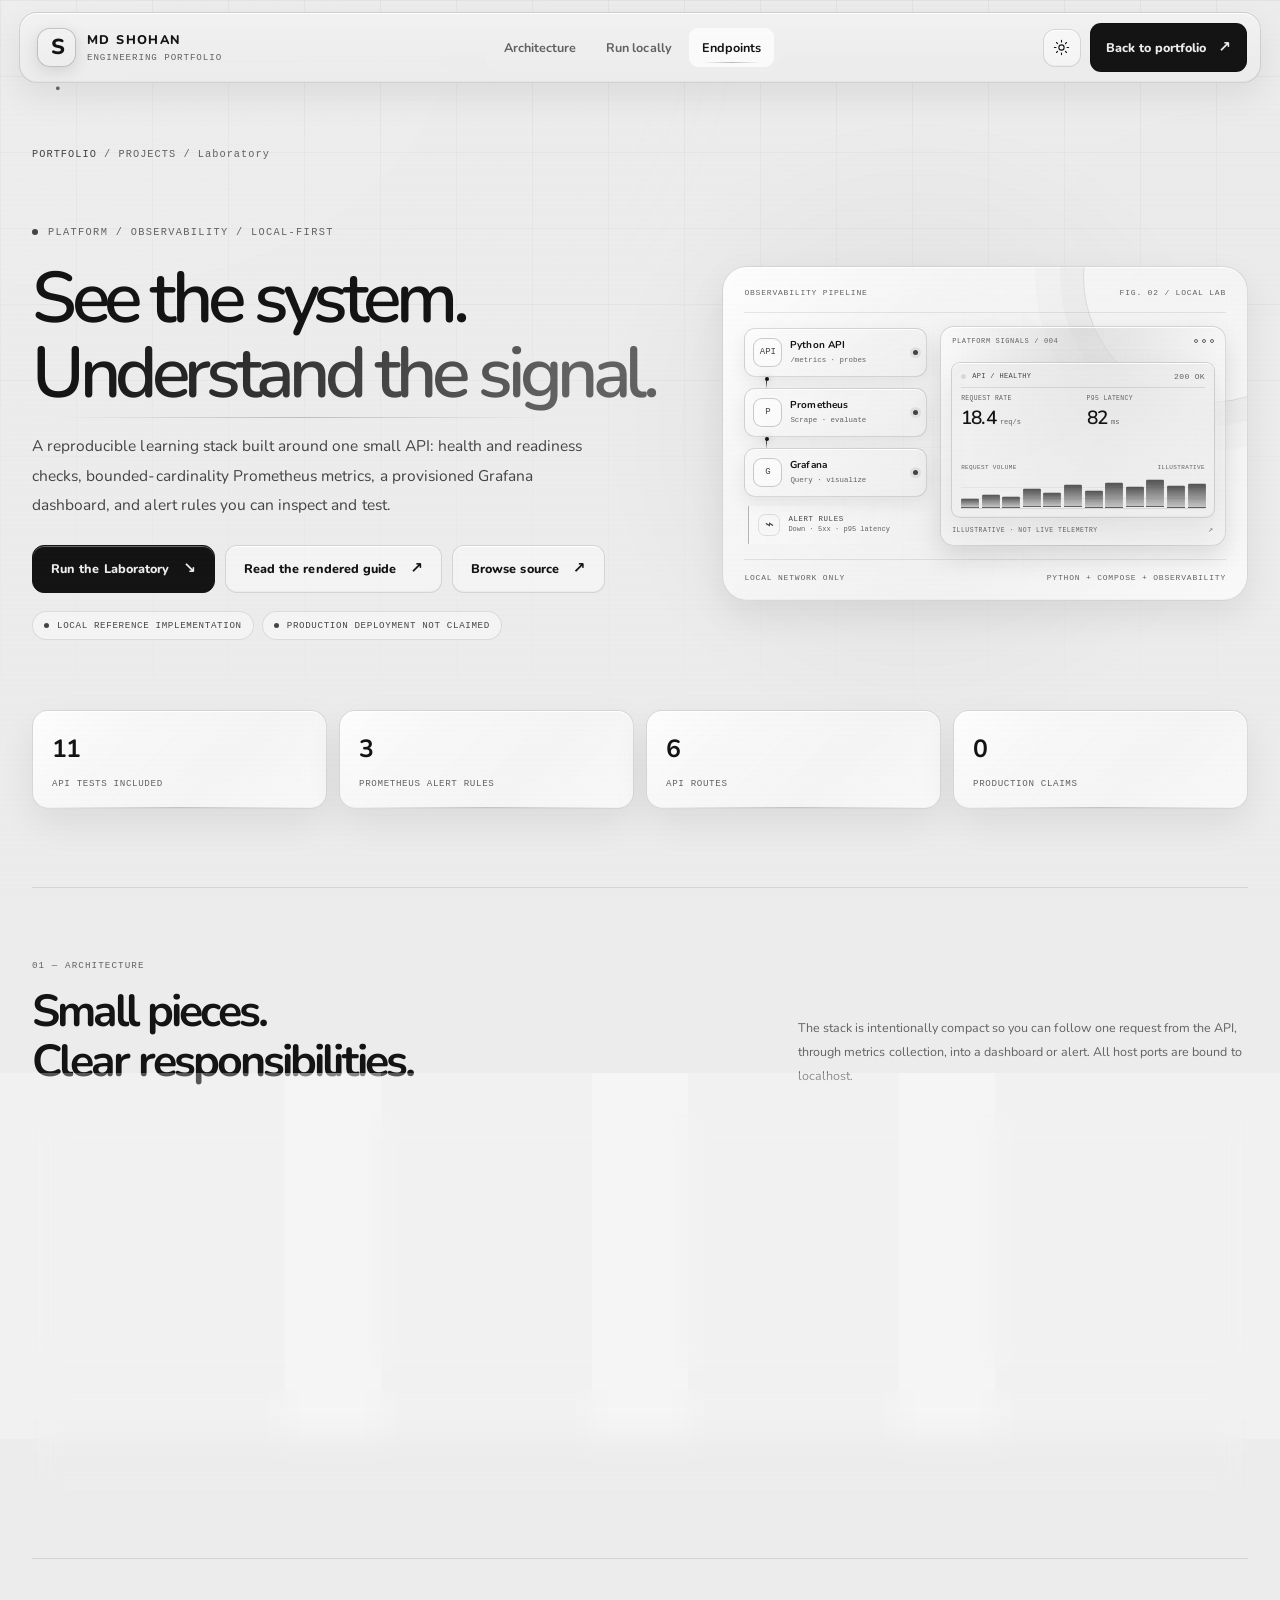
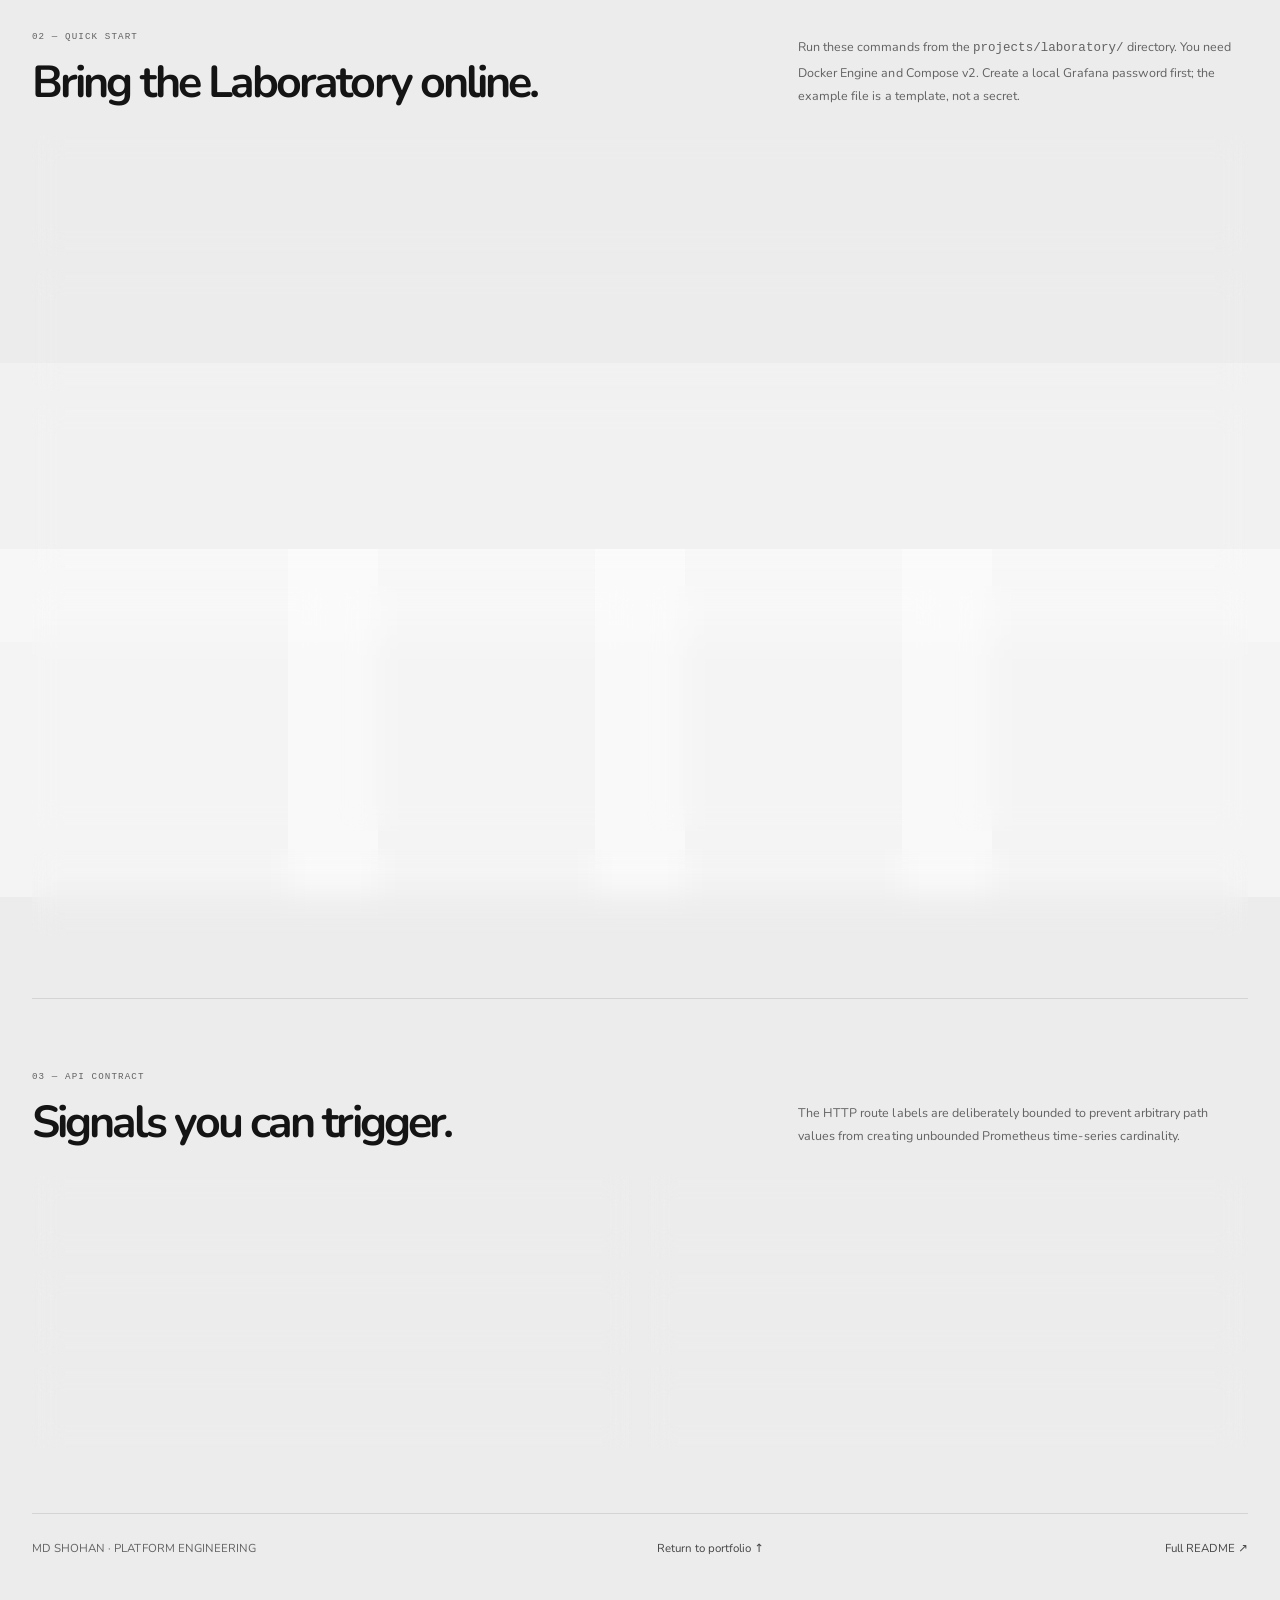
==== commit 5534153e: "Add files via upload" ====
--- a/projects/laboratory/index.html
+++ b/projects/laboratory/index.html
@@ -46,6 +46,187 @@
     .lp-component p,.lp-endpoint p,.lp-note p{font-size:12px;line-height:1.8}
     .lp-section-head p{font-size:12.5px}
     @media(max-width:560px){.lp-lede{font-size:14.5px}.lp-component p,.lp-endpoint p,.lp-note p{font-size:11.5px}}
+
+
+/* Laboratory visual parity: use the Portfolio's glass, reveal, and interaction language. */
+.lab-page .lp-hero { position: relative; isolation: isolate; }
+.lab-page .lp-hero::before {
+  content: ""; position: absolute; z-index: -1; pointer-events: none;
+  width: min(68vw, 660px); aspect-ratio: 1; right: 0; top: -16%; border-radius: 50%;
+  background: radial-gradient(circle, color-mix(in srgb, var(--text) 7%, transparent), transparent 68%);
+  opacity: .78;
+}
+.lab-page .lp-hero-copy { position: relative; z-index: 1; }
+.lab-page .lp-hero h1 .title-glass {
+  color: transparent; background: linear-gradient(112deg, var(--text) 8%, var(--muted) 82%);
+  background-clip: text; -webkit-background-clip: text;
+}
+.lab-page .lp-eyebrow .status-dot { animation: lp-status-breathe 3.4s ease-in-out infinite; }
+@keyframes lp-status-breathe { 0%,100% { box-shadow: 0 0 0 4px color-mix(in srgb, var(--text) 6%, transparent), 0 0 12px color-mix(in srgb, var(--text) 15%, transparent); } 50% { box-shadow: 0 0 0 6px color-mix(in srgb, var(--text) 3%, transparent), 0 0 17px color-mix(in srgb, var(--text) 22%, transparent); } }
+
+.lab-page .lp-art {
+  min-height: 0; padding: 20px 21px 16px; isolation: isolate; overflow: hidden;
+  border: 1px solid var(--liquid-edge); border-radius: 25px;
+  background:
+    radial-gradient(ellipse at 50% -4%, color-mix(in srgb, var(--text) 11%, transparent), transparent 66%),
+    linear-gradient(145deg, color-mix(in srgb, var(--panel-strong) 92%, transparent), color-mix(in srgb, var(--panel) 84%, transparent));
+  box-shadow: inset 0 1px 0 var(--liquid-inset-highlight), inset 0 -1px 0 var(--liquid-inset-shadow), var(--liquid-shadow);
+  transition: transform var(--motion-base) var(--motion-ease), border-color var(--motion-base) var(--motion-ease), box-shadow var(--motion-base) var(--motion-ease);
+}
+.lab-page .lp-art::before {
+  z-index: -1; background-size: 30px 30px; opacity: .22;
+  background-image: linear-gradient(var(--line) 1px, transparent 1px), linear-gradient(90deg, var(--line) 1px, transparent 1px);
+}
+.lab-page .lp-art::after {
+  content: ""; position: absolute; z-index: -1; width: 250px; height: 250px; right: -88px; top: -116px;
+  border: 1px solid color-mix(in srgb, var(--text) 12%, transparent); border-radius: 50%; pointer-events: none;
+  box-shadow: 0 0 0 23px color-mix(in srgb, var(--text) 2%, transparent), 0 0 0 48px color-mix(in srgb, var(--text) 1.5%, transparent);
+  animation: lp-orbit-drift 24s linear infinite;
+}
+@keyframes lp-orbit-drift { from { transform: rotate(0deg) translate3d(0,0,0); } to { transform: rotate(360deg) translate3d(0,0,0); } }
+.lab-page .lp-art-top, .lab-page .lp-art-foot { position: relative; z-index: 2; display: flex; justify-content: space-between; gap: 10px; color: var(--muted); font: 8px var(--mono); letter-spacing: .1em; line-height: 1.5; }
+.lab-page .lp-art-top { padding-bottom: 13px; border-bottom: 1px solid color-mix(in srgb, var(--line) 85%, transparent); }
+.lab-page .lp-art-top span:last-child { white-space: nowrap; }
+.lab-page .lp-art-foot { margin-top: 13px; padding-top: 12px; border-top: 1px solid color-mix(in srgb, var(--line) 85%, transparent); }
+.lab-page .lp-art-layout { position: relative; z-index: 1; display: grid; grid-template-columns: minmax(132px,.78fr) minmax(0,1.22fr); gap: 13px; align-items: stretch; padding: 13px 0 0; }
+.lab-page .lp-system-flow { display: flex; flex-direction: column; justify-content: center; min-width: 0; padding: 2px 0; }
+.lab-page .lp-flow-step {
+  display: grid; grid-template-columns: 29px minmax(0,1fr) 5px; align-items: center; gap: 8px; min-width: 0;
+  padding: 9px 8px; border: 1px solid var(--liquid-edge); border-radius: 11px;
+  background: linear-gradient(145deg, color-mix(in srgb, var(--liquid-sheen) 55%, transparent), color-mix(in srgb, var(--bg) 67%, transparent));
+  box-shadow: inset 0 1px 0 var(--liquid-inset-highlight), 0 7px 18px rgba(0,0,0,.07);
+}
+.lab-page .lp-node-icon { width: 29px; height: 29px; display: grid; place-items: center; border: 1px solid var(--line-strong); border-radius: 9px; color: var(--text-soft); background: color-mix(in srgb, var(--panel-strong) 70%, transparent); font: 9px var(--mono); }
+.lab-page .lp-flow-step b { display: block; min-width: 0; color: var(--text); font-size: 10px; line-height: 1.25; }
+.lab-page .lp-flow-step small { display: block; margin-top: 3px; color: var(--muted); font: 7.4px/1.4 var(--mono); overflow-wrap: anywhere; }
+.lab-page .lp-node-status { width: 5px; height: 5px; border-radius: 50%; background: var(--text-soft); box-shadow: 0 0 0 3px color-mix(in srgb, var(--text) 7%, transparent); }
+.lab-page .lp-flow-connector { position: relative; width: 1px; height: 11px; margin-left: 22px; background: linear-gradient(var(--line-strong), var(--text-soft), var(--line)); }
+.lab-page .lp-flow-connector::after { content: ""; position: absolute; width: 4px; height: 4px; left: -1.5px; top: 0; border-radius: 50%; background: var(--text); box-shadow: 0 0 7px color-mix(in srgb, var(--text) 38%, transparent); animation: lp-flow-pulse 2.6s ease-in-out infinite; }
+@keyframes lp-flow-pulse { 0%,100% { transform: translateY(0); opacity: .25; } 65% { transform: translateY(8px); opacity: 1; } }
+.lab-page .lp-flow-branch { display: flex; align-items: center; gap: 8px; margin: 9px 0 0 4px; padding: 8px 9px; border-left: 1px solid var(--liquid-edge-hot); background: linear-gradient(90deg, color-mix(in srgb, var(--liquid-sheen) 45%, transparent), transparent); }
+.lab-page .lp-branch-mark { width: 22px; height: 22px; flex: 0 0 22px; display: grid; place-items: center; border: 1px solid var(--line); border-radius: 7px; color: var(--text-soft); font: 15px var(--mono); }
+.lab-page .lp-flow-branch b { display: block; color: var(--text-soft); font: 7.4px var(--mono); letter-spacing: .08em; }
+.lab-page .lp-flow-branch small { display: block; margin-top: 2px; color: var(--muted); font: 7px/1.4 var(--mono); }
+.lab-page .lp-dashboard {
+  position: relative; min-width: 0; min-height: 218px; overflow: hidden; border: 1px solid var(--liquid-edge);
+  border-radius: 14px; background-image: radial-gradient(ellipse at 50% 0, color-mix(in srgb, var(--text) 10%, transparent), transparent 68%), linear-gradient(145deg, color-mix(in srgb, var(--panel-strong) 72%, transparent), color-mix(in srgb, var(--bg) 50%, transparent));
+  box-shadow: inset 0 1px 0 var(--liquid-inset-highlight), 0 11px 27px rgba(0,0,0,.12);
+}
+.lab-page .lp-dashboard::before { content: ""; position: absolute; inset: 0; pointer-events: none; background-image: linear-gradient(var(--line) 1px, transparent 1px), linear-gradient(90deg, var(--line) 1px, transparent 1px); background-size: 23px 23px; opacity: .18; mask-image: radial-gradient(ellipse, black, transparent 82%); }
+.lab-page .lp-dashboard .visual-top { top: 10px; left: 11px; right: 11px; z-index: 4; font-size: 7px; }
+.lab-page .lp-dashboard .visual-foot { bottom: 9px; left: 11px; right: 11px; z-index: 4; font-size: 6.4px; }
+.lab-page .lp-dashboard .obs-dashboard-preview { top: 35px; left: 10px; right: 10px; bottom: 27px; padding: 8px 9px; gap: 7px; border-radius: 9px; background: color-mix(in srgb, var(--bg) 65%, transparent); }
+.lab-page .lp-dashboard .obs-status-strip { font-size: 7px; gap: 5px; padding-bottom: 5px; }
+.lab-page .lp-dashboard .obs-preview-metrics { gap: 7px; }
+.lab-page .lp-dashboard .obs-preview-metrics small { font-size: 6.4px; }
+.lab-page .lp-dashboard .obs-preview-metrics strong { font-size: clamp(15px, 2vw, 19px); }
+.lab-page .lp-dashboard .obs-preview-metrics strong i { font-size: 7px; }
+.lab-page .lp-dashboard .obs-chart-label { font-size: 6px; }
+.lab-page .lp-dashboard .obs-bars { height: 32px; gap: 3px; }
+.lab-page .lp-dashboard .obs-bars i { min-width: 2px; }
+html[data-theme="light"] .lab-page .lp-dashboard .obs-bars i { background: linear-gradient(180deg, rgba(25,25,25,.72), rgba(25,25,25,.2)); }
+
+.lab-page .lp-stats { gap: 12px; }
+.lab-page .lp-stat {
+  position: relative; isolation: isolate; overflow: hidden; padding: 18px 19px 17px; border: 1px solid var(--liquid-edge); border-radius: 16px;
+  background-image: linear-gradient(142deg, var(--liquid-sheen), transparent 55%, var(--liquid-underlight));
+  transition: transform var(--motion-base) var(--motion-ease), border-color var(--motion-base) var(--motion-ease), box-shadow var(--motion-base) var(--motion-ease);
+}
+.lab-page .lp-stat::after { content: ""; position: absolute; left: 17px; right: 17px; bottom: 0; height: 1px; background: linear-gradient(90deg, transparent, var(--liquid-edge-hot), transparent); opacity: .72; }
+.lab-page .lp-stat strong { font-variant-numeric: tabular-nums; }
+.lab-page .lp-stat span { line-height: 1.5; }
+.lab-page .lp-component {
+  display: flex; flex-direction: column; min-height: 245px; isolation: isolate; overflow: hidden; padding: 20px 21px;
+  border: 1px solid var(--liquid-edge); border-radius: 17px; background-image: linear-gradient(145deg, var(--liquid-sheen), transparent 50%, var(--liquid-underlight));
+  transition: transform var(--motion-base) var(--motion-ease), border-color var(--motion-base) var(--motion-ease), box-shadow var(--motion-base) var(--motion-ease);
+}
+.lab-page .lp-component-top { display: flex; align-items: center; justify-content: space-between; gap: 12px; }
+.lab-page .lp-component-icon { flex: 0 0 40px; width: 40px; height: 40px; border-radius: 13px; }
+.lab-page .lp-component-icon .icon { width: 19px; height: 19px; }
+.lab-page .lp-component h3 { margin: 16px 0 8px; font-size: 16px; letter-spacing: -.035em; }
+.lab-page .lp-component p { flex: 1; margin-bottom: 16px; }
+.lab-page .lp-component code { display: block; padding-top: 11px; border-top: 1px solid var(--line); font-size: 9px; }
+.lab-page .lp-component code a { text-decoration: underline; text-decoration-color: color-mix(in srgb, var(--muted) 50%, transparent); text-underline-offset: 3px; }
+.lab-page .lp-component code a:hover { color: var(--text); text-decoration-color: var(--text); }
+.lab-page .lp-note { position: relative; overflow: hidden; background-image: linear-gradient(145deg, var(--liquid-sheen), transparent 56%, var(--liquid-underlight)); }
+.lab-page .lp-code { position: relative; isolation: isolate; overflow: hidden; border: 1px solid var(--liquid-edge); background-image: linear-gradient(145deg, var(--liquid-sheen), transparent 46%, var(--liquid-underlight)); }
+.lab-page .lp-code::before { content: ""; position: absolute; left: 0; top: 0; bottom: 0; width: 2px; background: linear-gradient(180deg, var(--liquid-edge-hot), transparent 75%); opacity: .68; }
+.lab-page .lp-code-head > span { display: inline-flex; align-items: center; gap: 8px; }
+.lab-page .lp-code-head > span::before { content: ""; width: 5px; height: 5px; border-radius: 50%; background: var(--text-soft); box-shadow: 0 0 0 3px color-mix(in srgb, var(--text) 7%, transparent); }
+.lab-page .lp-copy { position: relative; z-index: 1; }
+.lab-page .lp-endpoint { position: relative; isolation: isolate; overflow: hidden; border: 1px solid var(--liquid-edge); background-image: linear-gradient(142deg, var(--liquid-sheen), transparent 54%, var(--liquid-underlight)); transition: transform var(--motion-base) var(--motion-ease), border-color var(--motion-base) var(--motion-ease), box-shadow var(--motion-base) var(--motion-ease); }
+.lab-page .lp-method { min-width: 42px; text-align: center; background: color-mix(in srgb, var(--panel-strong) 78%, transparent); box-shadow: inset 0 1px 0 var(--liquid-inset-highlight); }
+.lab-page .lp-endpoint code { color: var(--text); font-size: 11px; letter-spacing: -.02em; }
+.lab-page .lp-footer a { position: relative; transition: color var(--motion-base) var(--motion-ease); }
+.lab-page .lp-footer a:hover { color: var(--text); }
+.lab-page .lp-footer a::after { content: ""; position: absolute; left: 0; right: 0; bottom: -4px; height: 1px; background: var(--liquid-edge-hot); transform: scaleX(0); transform-origin: left; transition: transform var(--motion-base) var(--motion-ease); }
+.lab-page .lp-footer a:hover::after { transform: scaleX(1); }
+
+/* Pointer-following reflections mirror the homepage's restrained card treatment. */
+.lab-page .lp-art, .lab-page .lp-stat, .lab-page .lp-component, .lab-page .lp-code, .lab-page .lp-endpoint, .lab-page .lp-note {
+  --spot-x: 50%; --spot-y: 50%;
+}
+.lab-page .pointer-spotlight { z-index: 0; }
+@media (hover: hover) and (pointer: fine) {
+  .lab-page .lp-art.motion-card:hover,
+  .lab-page .lp-stat.motion-card:hover,
+  .lab-page .lp-component.motion-card:hover,
+  .lab-page .lp-code.motion-card:hover,
+  .lab-page .lp-endpoint.motion-card:hover,
+  .lab-page .lp-note.motion-card:hover {
+    transform: translateY(calc(-1 * var(--motion-hover-lift)));
+    border-color: var(--liquid-edge-hot);
+    box-shadow: inset 0 1px 0 var(--liquid-inset-highlight), inset 0 -1px 0 var(--liquid-inset-shadow), var(--liquid-shadow-raised);
+  }
+  .lab-page .motion-card:hover > .pointer-spotlight { opacity: .78; }
+  .lab-page .lp-component:hover .lp-component-icon { transform: translateY(-2px); border-color: var(--liquid-edge-hot); }
+  .lab-page .lp-component:hover .lp-component-icon::after { animation: liquid-icon-sheen 720ms var(--motion-ease) both; }
+}
+.lab-page .lp-component-icon { position: relative; overflow: hidden; isolation: isolate; transition: transform var(--motion-base) var(--motion-ease), border-color var(--motion-base) var(--motion-ease), box-shadow var(--motion-base) var(--motion-ease); }
+.lab-page .lp-component-icon::after { content: ""; position: absolute; z-index: 0; inset: -55% -115%; pointer-events: none; opacity: 0; background: linear-gradient(105deg, transparent 39%, rgba(255,255,255,.045) 45%, rgba(255,255,255,.28) 50%, rgba(255,255,255,.055) 55%, transparent 62%); transform: translateX(-54%) rotate(9deg); }
+.lab-page .lp-component-icon > * { position: relative; z-index: 1; }
+
+/* Scroll states: keep the shared header, active underline, and progress bar in sync. */
+.lab-page .site-header { transition: padding var(--motion-base) var(--motion-ease), border-color var(--motion-base) var(--motion-ease), box-shadow var(--motion-base) var(--motion-ease), background-color var(--motion-base) var(--motion-ease), backdrop-filter var(--motion-base) var(--motion-ease); }
+.lab-page .site-header.is-scrolled { padding-top: 6px; padding-bottom: 6px; border-color: var(--liquid-edge-hot); box-shadow: inset 0 1px 0 var(--liquid-inset-highlight), inset 0 -1px 0 var(--liquid-inset-shadow), 0 15px 40px rgba(0,0,0,.18); }
+.lab-page .scroll-progress span { width: 100%; transform: scaleX(0); transform-origin: left center; will-change: transform; }
+.lab-page .desktop-nav a.active { color: var(--text); background: var(--panel-strong); }
+.lab-page .lp-section { scroll-margin-top: 112px; }
+
+@media (max-width: 900px) {
+  .lab-page .lp-art-layout { grid-template-columns: minmax(150px,.78fr) minmax(0,1.22fr); }
+  .lab-page .lp-component { min-height: 230px; }
+}
+@media (max-width: 560px) {
+  .lab-page .lp-art { padding: 16px 15px 13px; }
+  .lab-page .lp-art-layout { grid-template-columns: 1fr; gap: 11px; }
+  .lab-page .lp-system-flow { display: grid; grid-template-columns: repeat(3,minmax(0,1fr)); gap: 6px; }
+  .lab-page .lp-flow-step { display: flex; flex-direction: column; justify-content: center; gap: 5px; padding: 8px 4px; min-width: 0; text-align: center; }
+  .lab-page .lp-node-icon { width: 25px; height: 25px; flex-basis: 25px; font-size: 8px; }
+  .lab-page .lp-flow-step b { font-size: 8.3px; overflow-wrap: anywhere; }
+  .lab-page .lp-flow-step small { font-size: 6.2px; }
+  .lab-page .lp-node-status, .lab-page .lp-flow-connector { display: none; }
+  .lab-page .lp-flow-branch { grid-column: 1 / -1; margin: 0; padding: 6px 8px; }
+  .lab-page .lp-flow-branch b { font-size: 7px; }
+  .lab-page .lp-flow-branch small { font-size: 6.4px; }
+  .lab-page .lp-dashboard { min-height: 208px; }
+  .lab-page .lp-dashboard .obs-dashboard-preview { left: 9px; right: 9px; }
+  .lab-page .lp-component { min-height: 0; padding: 18px; }
+  .lab-page .lp-component h3 { margin-top: 13px; }
+  .lab-page .lp-component p { margin-bottom: 13px; }
+  .lab-page .lp-code { padding: 15px; }
+  .lab-page .lp-endpoint { padding: 13px; }
+}
+@media (prefers-reduced-motion: reduce) {
+  .lab-page .lp-eyebrow .status-dot, .lab-page .lp-art::after, .lab-page .lp-flow-connector::after, .lab-page .lp-dashboard .obs-bars i, .lab-page .lp-component-icon::after { animation: none !important; }
+  .lab-page .lp-art, .lab-page .lp-stat, .lab-page .lp-component, .lab-page .lp-code, .lab-page .lp-endpoint, .lab-page .lp-note, .lab-page .lp-footer a { transition: none !important; }
+  .lab-page .lp-art.motion-card:hover, .lab-page .lp-stat.motion-card:hover, .lab-page .lp-component.motion-card:hover, .lab-page .lp-code.motion-card:hover, .lab-page .lp-endpoint.motion-card:hover, .lab-page .lp-note.motion-card:hover, .lab-page .lp-component:hover .lp-component-icon { transform: none !important; }
+}
+@media (prefers-reduced-transparency: reduce) {
+  .lab-page .lp-art, .lab-page .lp-stat, .lab-page .lp-flow-step, .lab-page .lp-dashboard, .lab-page .lp-component, .lab-page .lp-code, .lab-page .lp-endpoint, .lab-page .lp-note { -webkit-backdrop-filter: none !important; backdrop-filter: none !important; }
+  .lab-page .lp-art::after { display: none; }
+}
+
   </style>
 </head>
 <body class="lab-page">
@@ -64,45 +245,63 @@
   </header>
 
   <main id="main" class="section-shell lab-page-main">
-    <div class="lp-crumb"><a href="../../index.html">PORTFOLIO</a> / PROJECTS / Laboratory</div>
+    <div class="lp-crumb reveal"><a href="../../index.html">PORTFOLIO</a> / PROJECTS / Laboratory</div>
     <section class="lp-hero" aria-labelledby="lpTitle">
-      <div>
+      <div class="lp-hero-copy reveal">
         <div class="lp-eyebrow"><span class="status-dot"></span> PLATFORM / OBSERVABILITY / LOCAL-FIRST</div>
-        <h1 id="lpTitle">See the system.<span>Understand the signal.</span></h1>
+        <h1 id="lpTitle">See the system.<span class="title-glass">Understand the signal.</span></h1>
         <p class="lp-lede">A reproducible learning stack built around one small API: health and readiness checks, bounded-cardinality Prometheus metrics, a provisioned Grafana dashboard, and alert rules you can inspect and test.</p>
         <div class="lp-buttons"><a class="button button-primary" href="#run">Run the Laboratory <span aria-hidden="true">↘</span></a><a class="button button-ghost" href="https://github.com/MD-SH0HAN/PORTFOLIO/blob/main/projects/laboratory/README.md" data-repository-path="blob/main/projects/laboratory/README.md" target="_blank" rel="noopener noreferrer">Read the rendered guide <span aria-hidden="true">↗</span></a><a class="button button-ghost" href="https://github.com/MD-SH0HAN/PORTFOLIO/tree/main/projects/laboratory" data-repository-path="tree/main/projects/laboratory" target="_blank" rel="noopener noreferrer">Browse source <span aria-hidden="true">↗</span></a></div>
         <div style="display:flex;flex-wrap:wrap;gap:8px;margin-top:18px"><span class="lp-state"><i></i> LOCAL REFERENCE IMPLEMENTATION</span><span class="lp-state"><i></i> PRODUCTION DEPLOYMENT NOT CLAIMED</span></div>
       </div>
-      <div class="lp-art glass-card" role="img" aria-label="Conceptual flow from an HTTP API to Prometheus metrics and Grafana dashboards">
-        <div class="lp-art-top"><span>OBSERVABILITY PIPELINE</span><span>FIG. 02</span></div>
-        <div class="lp-flow"><div class="lp-flow-col"><div class="lp-node"><span class="lp-node-icon">API</span><span><b>Python service</b><small>Health · Requests · Latency</small></span></div><div class="lp-node"><span class="lp-node-icon">CLI</span><span><b>Traffic generator</b><small>Normal · Error · Slow</small></span></div></div><div class="lp-arrow" aria-hidden="true">→</div><div class="lp-flow-col"><div class="lp-node"><span class="lp-node-icon">P</span><span><b>Prometheus</b><small>Scrape · Record · Alert</small></span></div><div class="lp-node"><span class="lp-node-icon">G</span><span><b>Grafana</b><small>Query · Explore · Learn</small></span></div></div></div>
-        <div class="lp-art-foot"><span>LOCAL NETWORK ONLY</span><span>PYTHON + COMPOSE</span></div>
+      <div class="lp-art glass-card reveal" role="group" aria-label="Observability architecture and an illustrative dashboard preview">
+        <div class="lp-art-top"><span>OBSERVABILITY PIPELINE</span><span>FIG. 02 / LOCAL LAB</span></div>
+        <div class="lp-art-layout">
+          <div class="lp-system-flow" role="img" aria-label="Python API exposes metrics, Prometheus scrapes and evaluates alert rules, and Grafana queries Prometheus">
+            <div class="lp-flow-step"><span class="lp-node-icon">API</span><span><b>Python API</b><small>/metrics · probes</small></span><i class="lp-node-status" aria-hidden="true"></i></div>
+            <span class="lp-flow-connector" aria-hidden="true"></span>
+            <div class="lp-flow-step"><span class="lp-node-icon">P</span><span><b>Prometheus</b><small>Scrape · evaluate</small></span><i class="lp-node-status" aria-hidden="true"></i></div>
+            <span class="lp-flow-connector" aria-hidden="true"></span>
+            <div class="lp-flow-step"><span class="lp-node-icon">G</span><span><b>Grafana</b><small>Query · visualize</small></span><i class="lp-node-status" aria-hidden="true"></i></div>
+            <div class="lp-flow-branch"><span class="lp-branch-mark" aria-hidden="true">⌁</span><span><b>ALERT RULES</b><small>Down · 5xx · p95 latency</small></span></div>
+          </div>
+          <div class="lp-dashboard observability-visual" role="img" aria-label="Illustrative Grafana-style dashboard with healthy API status, request rate, p95 latency, and a request-volume bar chart">
+            <div class="visual-top mono"><span>PLATFORM SIGNALS / 004</span><span class="visual-dotset" aria-hidden="true"><i></i><i></i><i></i></span></div>
+            <div class="obs-dashboard-preview" aria-hidden="true">
+              <div class="obs-status-strip"><span class="obs-ok-dot"></span><span>API / HEALTHY</span><span class="obs-preview-code">200 OK</span></div>
+              <div class="obs-preview-metrics"><div><small>REQUEST RATE</small><strong>18.4 <i>req/s</i></strong></div><div><small>P95 LATENCY</small><strong>82 <i>ms</i></strong></div></div>
+              <div class="obs-chart"><div class="obs-chart-label mono"><span>REQUEST VOLUME</span><span>ILLUSTRATIVE</span></div><div class="obs-bars"><i style="--bar:31%"></i><i style="--bar:44%"></i><i style="--bar:38%"></i><i style="--bar:62%"></i><i style="--bar:49%"></i><i style="--bar:75%"></i><i style="--bar:58%"></i><i style="--bar:83%"></i><i style="--bar:69%"></i><i style="--bar:91%"></i><i style="--bar:74%"></i><i style="--bar:80%"></i></div></div>
+            </div>
+            <div class="visual-foot mono"><span>ILLUSTRATIVE · NOT LIVE TELEMETRY</span><span>↗</span></div>
+          </div>
+        </div>
+        <div class="lp-art-foot"><span>LOCAL NETWORK ONLY</span><span>PYTHON + COMPOSE + OBSERVABILITY</span></div>
       </div>
     </section>
 
     <div class="lp-stats" aria-label="Project summary">
-      <div class="lp-stat"><strong>11</strong><span>API TESTS INCLUDED</span></div><div class="lp-stat"><strong>3</strong><span>PROMETHEUS ALERT RULES</span></div><div class="lp-stat"><strong>6</strong><span>API ROUTES</span></div><div class="lp-stat"><strong>0</strong><span>PRODUCTION CLAIMS</span></div>
+      <div class="lp-stat glass-card reveal"><strong>11</strong><span>API TESTS INCLUDED</span></div><div class="lp-stat glass-card reveal"><strong>3</strong><span>PROMETHEUS ALERT RULES</span></div><div class="lp-stat glass-card reveal"><strong>6</strong><span>API ROUTES</span></div><div class="lp-stat glass-card reveal"><strong>0</strong><span>PRODUCTION CLAIMS</span></div>
     </div>
 
     <section class="lp-section" id="architecture" aria-labelledby="architectureTitle">
-      <div class="lp-section-head"><div><span class="lp-kicker">01 — ARCHITECTURE</span><h2 id="architectureTitle">Small pieces.<br>Clear responsibilities.</h2></div><p>The stack is intentionally compact so you can follow one request from the API, through metrics collection, into a dashboard or alert. All host ports are bound to localhost.</p></div>
+      <div class="lp-section-head reveal"><div><span class="lp-kicker">01 — ARCHITECTURE</span><h2 id="architectureTitle">Small pieces.<br>Clear responsibilities.</h2></div><p>The stack is intentionally compact so you can follow one request from the API, through metrics collection, into a dashboard or alert. All host ports are bound to localhost.</p></div>
       <div class="lp-architecture">
-        <article class="lp-component"><span class="lp-component-id">COMPONENT / 01</span><h3>Python API</h3><p>HTTP service with health/readiness probes, JSON responses, request counters, and duration histograms.</p><code><a href="https://github.com/MD-SH0HAN/PORTFOLIO/blob/main/projects/laboratory/api/app.py" data-repository-path="blob/main/projects/laboratory/api/app.py" target="_blank" rel="noopener noreferrer">api/app.py</a></code></article>
-        <article class="lp-component"><span class="lp-component-id">COMPONENT / 02</span><h3>Prometheus</h3><p>Scrapes metrics every 10 seconds and evaluates service-down, elevated 5xx, and latency alert rules.</p><code><a href="https://github.com/MD-SH0HAN/PORTFOLIO/tree/main/projects/laboratory/prometheus" data-repository-path="tree/main/projects/laboratory/prometheus" target="_blank" rel="noopener noreferrer">prometheus/*.yml</a></code></article>
-        <article class="lp-component"><span class="lp-component-id">COMPONENT / 03</span><h3>Grafana</h3><p>Reads a provisioned Prometheus datasource and loads the platform observability dashboard from version-controlled JSON.</p><code><a href="https://github.com/MD-SH0HAN/PORTFOLIO/tree/main/projects/laboratory/grafana/dashboards" data-repository-path="tree/main/projects/laboratory/grafana/dashboards" target="_blank" rel="noopener noreferrer">grafana/dashboards/</a></code></article>
-        <article class="lp-component"><span class="lp-component-id">COMPONENT / 04</span><h3>Compose + CI</h3><p>Local orchestration, localhost-only port publishing, an isolated API container, automated unit checks, and end-to-end service smoke checks in CI.</p><code><a href="https://github.com/MD-SH0HAN/PORTFOLIO/blob/main/projects/laboratory/docker-compose.yml" data-repository-path="blob/main/projects/laboratory/docker-compose.yml" target="_blank" rel="noopener noreferrer">docker-compose.yml</a></code></article>
+        <article class="lp-component glass-card reveal"><div class="lp-component-top"><span class="lp-component-id">COMPONENT / 01</span><span class="lp-component-icon liquid-icon" aria-hidden="true"><svg class="icon" viewBox="0 0 24 24"><rect x="4" y="4" width="16" height="6" rx="1.5"/><rect x="4" y="14" width="16" height="6" rx="1.5"/><path d="M8 7h.01M8 17h.01M12 7h5M12 17h5"/></svg></span></div><h3>Python API</h3><p>HTTP service with health/readiness probes, JSON responses, request counters, and duration histograms.</p><code><a href="https://github.com/MD-SH0HAN/PORTFOLIO/blob/main/projects/laboratory/api/app.py" data-repository-path="blob/main/projects/laboratory/api/app.py" target="_blank" rel="noopener noreferrer">api/app.py</a></code></article>
+        <article class="lp-component glass-card reveal"><div class="lp-component-top"><span class="lp-component-id">COMPONENT / 02</span><span class="lp-component-icon liquid-icon" aria-hidden="true"><svg class="icon" viewBox="0 0 24 24"><path d="M4 19V5M4 19h16M7 15l3-4 3 2 5-7"/><circle cx="18" cy="6" r="1.5"/></svg></span></div><h3>Prometheus</h3><p>Scrapes metrics every 10 seconds and evaluates service-down, elevated 5xx, and latency alert rules.</p><code><a href="https://github.com/MD-SH0HAN/PORTFOLIO/tree/main/projects/laboratory/prometheus" data-repository-path="tree/main/projects/laboratory/prometheus" target="_blank" rel="noopener noreferrer">prometheus/*.yml</a></code></article>
+        <article class="lp-component glass-card reveal"><div class="lp-component-top"><span class="lp-component-id">COMPONENT / 03</span><span class="lp-component-icon liquid-icon" aria-hidden="true"><svg class="icon" viewBox="0 0 24 24"><rect x="3.5" y="4" width="17" height="16" rx="2"/><path d="M3.5 9h17M8 13h3M8 16h8M15 12.5h2.5"/></svg></span></div><h3>Grafana</h3><p>Reads a provisioned Prometheus datasource and loads the platform observability dashboard from version-controlled JSON.</p><code><a href="https://github.com/MD-SH0HAN/PORTFOLIO/tree/main/projects/laboratory/grafana/dashboards" data-repository-path="tree/main/projects/laboratory/grafana/dashboards" target="_blank" rel="noopener noreferrer">grafana/dashboards/</a></code></article>
+        <article class="lp-component glass-card reveal"><div class="lp-component-top"><span class="lp-component-id">COMPONENT / 04</span><span class="lp-component-icon liquid-icon" aria-hidden="true"><svg class="icon" viewBox="0 0 24 24"><path d="M4 7.5 12 3l8 4.5v9L12 21l-8-4.5z"/><path d="m4 7.5 8 4.7 8-4.7M12 12.2V21M8 5.2l8 4.7"/></svg></span></div><h3>Compose + CI</h3><p>Local orchestration, localhost-only port publishing, an isolated API container, automated unit checks, and end-to-end service smoke checks in CI.</p><code><a href="https://github.com/MD-SH0HAN/PORTFOLIO/blob/main/projects/laboratory/docker-compose.yml" data-repository-path="blob/main/projects/laboratory/docker-compose.yml" target="_blank" rel="noopener noreferrer">docker-compose.yml</a></code></article>
       </div>
-      <div class="lp-note"><span class="liquid-icon" aria-hidden="true">!</span><div><b>Scope and safety, intentionally explicit</b><p>This lab has no TLS termination, authentication proxy, Alertmanager notification route, durable application metrics, or production SLO policy. It is a local learning stack. The example error/slow endpoints exist to make signals visible and should not be exposed publicly.</p></div></div>
+      <div class="lp-note glass-card reveal"><span class="liquid-icon" aria-hidden="true">!</span><div><b>Scope and safety, intentionally explicit</b><p>This lab has no TLS termination, authentication proxy, Alertmanager notification route, durable application metrics, or production SLO policy. It is a local learning stack. The example error/slow endpoints exist to make signals visible and should not be exposed publicly.</p></div></div>
     </section>
 
     <section class="lp-section" id="run" aria-labelledby="runTitle">
-      <div class="lp-section-head"><div><span class="lp-kicker">02 — QUICK START</span><h2 id="runTitle">Bring the Laboratory online.</h2></div><p>Run these commands from the <code>projects/laboratory/</code> directory. You need Docker Engine and Compose v2. Create a local Grafana password first; the example file is a template, not a secret.</p></div>
+      <div class="lp-section-head reveal"><div><span class="lp-kicker">02 — QUICK START</span><h2 id="runTitle">Bring the Laboratory online.</h2></div><p>Run these commands from the <code>projects/laboratory/</code> directory. You need Docker Engine and Compose v2. Create a local Grafana password first; the example file is a template, not a secret.</p></div>
       <div class="lp-code-list">
-        <div class="lp-code"><div class="lp-code-head"><span>STEP 01 / CONFIGURE</span><button class="lp-copy" type="button" data-copy>Copy command</button></div><pre><code>cp .env.example .env
+        <div class="lp-code glass-card reveal"><div class="lp-code-head"><span>STEP 01 / CONFIGURE</span><button class="lp-copy" type="button" data-copy>Copy command</button></div><pre><code>cp .env.example .env
 # Replace the example password inside .env</code></pre></div>
-        <div class="lp-code"><div class="lp-code-head"><span>STEP 02 / START</span><button class="lp-copy" type="button" data-copy>Copy command</button></div><pre><code>docker compose up --build -d
+        <div class="lp-code glass-card reveal"><div class="lp-code-head"><span>STEP 02 / START</span><button class="lp-copy" type="button" data-copy>Copy command</button></div><pre><code>docker compose up --build -d
 docker compose ps</code></pre></div>
-        <div class="lp-code"><div class="lp-code-head"><span>STEP 03 / GENERATE SAMPLE SIGNALS</span><button class="lp-copy" type="button" data-copy>Copy command</button></div><pre><code>curl http://127.0.0.1:8000/
+        <div class="lp-code glass-card reveal"><div class="lp-code-head"><span>STEP 03 / GENERATE SAMPLE SIGNALS</span><button class="lp-copy" type="button" data-copy>Copy command</button></div><pre><code>curl http://127.0.0.1:8000/
 curl http://127.0.0.1:8000/healthz
 curl -i http://127.0.0.1:8000/demo/error
 curl "http://127.0.0.1:8000/demo/slow?seconds=1.5"</code></pre></div>
@@ -113,70 +312,208 @@
         <article class="lp-component"><span class="lp-component-id">LOCAL URL / 03</span><h3>Grafana</h3><p>Login with the username admin and password from .env.</p><code><a href="http://127.0.0.1:3000/">127.0.0.1:3000</a></code></article>
         <article class="lp-component"><span class="lp-component-id">LOCAL COMMAND / 04</span><h3>Stop + clean up</h3><p>Remove containers; optionally remove saved local data.</p><code>docker compose down --volumes</code></article>
       </div>
-      <div class="lp-note"><span class="liquid-icon" aria-hidden="true">i</span><div><b>Windows PowerShell</b><p>For the first step, use <code>Copy-Item .env.example .env</code>. The rest of the Compose and curl commands can be run from a terminal with those tools installed.</p></div></div>
+      <div class="lp-note glass-card reveal"><span class="liquid-icon" aria-hidden="true">i</span><div><b>Windows PowerShell</b><p>For the first step, use <code>Copy-Item .env.example .env</code>. The rest of the Compose and curl commands can be run from a terminal with those tools installed.</p></div></div>
     </section>
 
     <section class="lp-section" id="endpoints" aria-labelledby="endpointsTitle">
-      <div class="lp-section-head"><div><span class="lp-kicker">03 — API CONTRACT</span><h2 id="endpointsTitle">Signals you can trigger.</h2></div><p>The HTTP route labels are deliberately bounded to prevent arbitrary path values from creating unbounded Prometheus time-series cardinality.</p></div>
+      <div class="lp-section-head reveal"><div><span class="lp-kicker">03 — API CONTRACT</span><h2 id="endpointsTitle">Signals you can trigger.</h2></div><p>The HTTP route labels are deliberately bounded to prevent arbitrary path values from creating unbounded Prometheus time-series cardinality.</p></div>
       <div class="lp-endpoints">
-        <article class="lp-endpoint"><span class="lp-method">GET</span><div><code>/healthz</code><p>Liveness check. Returns a small successful JSON response.</p></div></article>
-        <article class="lp-endpoint"><span class="lp-method">GET</span><div><code>/readyz</code><p>Returns HTTP 503 when `SERVICE_READY=false`; liveness stays independent.</p></div></article>
-        <article class="lp-endpoint"><span class="lp-method">GET</span><div><code>/metrics</code><p>Prometheus exposition endpoint. Scrapes are intentionally excluded from request counters.</p></div></article>
-        <article class="lp-endpoint"><span class="lp-method">GET</span><div><code>/demo/error</code><p>Intentional HTTP 503 response to exercise error-rate panels and alert queries.</p></div></article>
-        <article class="lp-endpoint"><span class="lp-method">GET</span><div><code>/demo/slow?seconds=1.5</code><p>Bounded 0–3 second delay to generate latency samples.</p></div></article>
-        <article class="lp-endpoint"><span class="lp-method">GET</span><div><code>/</code><p>JSON service overview, version, uptime, and endpoint list.</p></div></article>
+        <article class="lp-endpoint glass-card reveal"><span class="lp-method">GET</span><div><code>/healthz</code><p>Liveness check. Returns a small successful JSON response.</p></div></article>
+        <article class="lp-endpoint glass-card reveal"><span class="lp-method">GET</span><div><code>/readyz</code><p>Returns HTTP 503 when `SERVICE_READY=false`; liveness stays independent.</p></div></article>
+        <article class="lp-endpoint glass-card reveal"><span class="lp-method">GET</span><div><code>/metrics</code><p>Prometheus exposition endpoint. Scrapes are intentionally excluded from request counters.</p></div></article>
+        <article class="lp-endpoint glass-card reveal"><span class="lp-method">GET</span><div><code>/demo/error</code><p>Intentional HTTP 503 response to exercise error-rate panels and alert queries.</p></div></article>
+        <article class="lp-endpoint glass-card reveal"><span class="lp-method">GET</span><div><code>/demo/slow?seconds=1.5</code><p>Bounded 0–3 second delay to generate latency samples.</p></div></article>
+        <article class="lp-endpoint glass-card reveal"><span class="lp-method">GET</span><div><code>/</code><p>JSON service overview, version, uptime, and endpoint list.</p></div></article>
       </div>
     </section>
 
-    <footer class="lp-footer"><span>MD SHOHAN · PLATFORM ENGINEERING</span><a href="../../index.html#top">Return to portfolio ↑</a><a href="https://github.com/MD-SH0HAN/PORTFOLIO/blob/main/projects/laboratory/README.md" data-repository-path="blob/main/projects/laboratory/README.md" target="_blank" rel="noopener noreferrer">Full README ↗</a></footer>
+    <footer class="lp-footer reveal"><span>MD SHOHAN · PLATFORM ENGINEERING</span><a href="../../index.html#top">Return to portfolio ↑</a><a href="https://github.com/MD-SH0HAN/PORTFOLIO/blob/main/projects/laboratory/README.md" data-repository-path="blob/main/projects/laboratory/README.md" target="_blank" rel="noopener noreferrer">Full README ↗</a></footer>
   </main>
   <div class="lp-toast" id="lpToast" role="status" aria-live="polite"></div>
   <script>
     (() => {
+      'use strict';
+      const root = document.documentElement;
+      const body = document.body;
       const toast = document.getElementById('lpToast');
-      const root = document.documentElement;
       const themeToggle = document.getElementById('themeToggle');
       const themeColorMeta = document.querySelector('meta[name="theme-color"]');
-      const applyTheme = theme => {
-        if (theme !== 'light' && theme !== 'dark') return;
-        root.dataset.theme = theme;
-        if (themeColorMeta) themeColorMeta.content = theme === 'light' ? '#ececec' : '#090909';
+      const progress = document.getElementById('labProgress');
+      const reducedMotion = window.matchMedia('(prefers-reduced-motion: reduce)');
+      const finePointer = window.matchMedia('(hover: hover) and (pointer: fine)');
+      let toastTimer = 0;
+
+      const updateThemeControl = () => {
+        const light = root.dataset.theme === 'light';
+        if (themeColorMeta) themeColorMeta.content = light ? '#ececec' : '#090909';
         if (themeToggle) {
-          const light = theme === 'light';
           themeToggle.setAttribute('aria-label', light ? 'Switch to dark monochrome theme' : 'Switch to light monochrome theme');
           themeToggle.title = light ? 'Switch to dark theme' : 'Switch to light theme';
         }
       };
-      applyTheme(root.dataset.theme);
-      themeToggle?.addEventListener('click', () => {
-        const next = root.dataset.theme === 'light' ? 'dark' : 'light';
-        applyTheme(next);
-        try { localStorage.setItem('shohan-theme', next); } catch (_) { /* Theme remains active for this page. */ }
-      });
-      // The portfolio and Laboratory share this origin and preference key.
+      const applyTheme = theme => {
+        if (theme !== 'light' && theme !== 'dark') return;
+        root.dataset.theme = theme;
+        updateThemeControl();
+      };
+      try {
+        const savedTheme = localStorage.getItem('shohan-theme');
+        if (savedTheme === 'light' || savedTheme === 'dark') applyTheme(savedTheme);
+      } catch (_) { /* The declared/system theme remains usable without storage. */ }
+      updateThemeControl();
+
+      const showToast = message => {
+        if (!toast) return;
+        toast.textContent = message;
+        toast.classList.add('visible');
+        window.clearTimeout(toastTimer);
+        toastTimer = window.setTimeout(() => toast.classList.remove('visible'), 2200);
+      };
+      const toggleTheme = () => {
+        const nextTheme = root.dataset.theme === 'light' ? 'dark' : 'light';
+        const canReveal = !reducedMotion.matches && typeof document.startViewTransition === 'function';
+        if (canReveal && themeToggle) {
+          const bounds = themeToggle.getBoundingClientRect();
+          root.style.setProperty('--theme-origin-x', `${bounds.left + bounds.width / 2}px`);
+          root.style.setProperty('--theme-origin-y', `${bounds.top + bounds.height / 2}px`);
+        }
+        const update = () => {
+          applyTheme(nextTheme);
+          try { localStorage.setItem('shohan-theme', nextTheme); } catch (_) { /* Theme remains active for this page. */ }
+        };
+        let transition = null;
+        if (canReveal) {
+          try { transition = document.startViewTransition({ update, types: ['monochrome-theme'] }); }
+          catch (_) { update(); }
+        } else update();
+        const clearOrigin = () => {
+          root.style.removeProperty('--theme-origin-x');
+          root.style.removeProperty('--theme-origin-y');
+        };
+        if (transition?.finished) transition.finished.then(clearOrigin, clearOrigin);
+        else clearOrigin();
+        showToast(`Switched to ${nextTheme} theme.`);
+      };
+      themeToggle?.addEventListener('click', toggleTheme);
       window.addEventListener('storage', event => {
         if (event.key === 'shohan-theme') applyTheme(event.newValue);
       });
-      let toastTimer;
+
+      // Reveal content as it enters the viewport, with a graceful no-observer fallback.
+      const revealItems = [...document.querySelectorAll('.reveal')];
+      const revealGroups = ['.lp-stats', '.lp-architecture', '.lp-code-list', '.lp-endpoints'];
+      revealGroups.forEach(selector => {
+        document.querySelectorAll(selector).forEach(group => {
+          [...group.children].filter(item => item.classList.contains('reveal')).forEach((item, index) => {
+            item.style.setProperty('--reveal-order', String(Math.min(index, 5)));
+          });
+        });
+      });
+      if ('IntersectionObserver' in window && !reducedMotion.matches) {
+        const revealObserver = new IntersectionObserver(entries => {
+          entries.forEach(entry => {
+            if (!entry.isIntersecting) return;
+            entry.target.classList.add('is-visible');
+            revealObserver.unobserve(entry.target);
+          });
+        }, { threshold: 0.09, rootMargin: '0px 0px -28px 0px' });
+        revealItems.forEach(item => revealObserver.observe(item));
+      } else revealItems.forEach(item => item.classList.add('is-visible'));
+
+      // Shared active-section treatment and the transform-based scroll indicator.
+      const header = document.querySelector('.site-header');
+      const navLinks = [...document.querySelectorAll('.desktop-nav a[href^="#"]')];
+      const sections = navLinks.map(link => document.querySelector(link.getAttribute('href'))).filter(Boolean);
+      const updateScrollUI = () => {
+        if (header) header.classList.toggle('is-scrolled', window.scrollY > 18);
+        const scrollable = document.documentElement.scrollHeight - window.innerHeight;
+        const amount = scrollable > 0 ? Math.min(1, Math.max(0, window.scrollY / scrollable)) : 0;
+        if (progress) progress.style.transform = `scaleX(${amount})`;
+      };
+      let scrollFrame = 0;
+      window.addEventListener('scroll', () => {
+        if (scrollFrame) return;
+        scrollFrame = window.requestAnimationFrame(() => {
+          scrollFrame = 0;
+          updateScrollUI();
+        });
+      }, { passive: true });
+      window.addEventListener('resize', updateScrollUI, { passive: true });
+      updateScrollUI();
+
+      if ('IntersectionObserver' in window && sections.length) {
+        const navObserver = new IntersectionObserver(entries => {
+          entries.forEach(entry => {
+            if (!entry.isIntersecting) return;
+            navLinks.forEach(link => {
+              const active = link.getAttribute('href') === `#${entry.target.id}`;
+              link.classList.toggle('active', active);
+              if (active) link.setAttribute('aria-current', 'location');
+              else link.removeAttribute('aria-current');
+            });
+          });
+        }, { rootMargin: '-25% 0px -62% 0px', threshold: 0 });
+        sections.forEach(section => navObserver.observe(section));
+      }
+
+      // Keep the orbit and expensive pointer work idle when the hero is off-screen.
+      const heroArt = document.querySelector('.lp-art');
+      if (heroArt && 'IntersectionObserver' in window) {
+        const heroObserver = new IntersectionObserver(entries => {
+          entries.forEach(entry => heroArt.classList.toggle('is-offscreen', !entry.isIntersecting));
+        }, { rootMargin: '100px 0px', threshold: 0.01 });
+        heroObserver.observe(heroArt);
+      }
+
+      // One requestAnimationFrame loop updates all card reflections without per-frame layout churn.
+      if (!reducedMotion.matches && finePointer.matches) {
+        const motionCards = [...document.querySelectorAll('.lp-art, .lp-stat, .lp-component, .lp-code, .lp-endpoint, .lp-note')];
+        let pointerFrame = 0;
+        let pendingPointer = null;
+        motionCards.forEach(card => {
+          card.classList.add('motion-card');
+          if (!card.querySelector(':scope > .pointer-spotlight')) {
+            const spotlight = document.createElement('span');
+            spotlight.className = 'pointer-spotlight';
+            spotlight.setAttribute('aria-hidden', 'true');
+            card.insertBefore(spotlight, card.firstChild);
+          }
+          card.addEventListener('pointermove', event => {
+            if (event.pointerType === 'touch' || reducedMotion.matches) return;
+            pendingPointer = { card, x: event.clientX, y: event.clientY };
+            if (pointerFrame) return;
+            pointerFrame = window.requestAnimationFrame(() => {
+              pointerFrame = 0;
+              const pointer = pendingPointer;
+              pendingPointer = null;
+              if (!pointer || reducedMotion.matches) return;
+              const bounds = pointer.card.getBoundingClientRect();
+              if (!bounds.width || !bounds.height) return;
+              const x = Math.min(100, Math.max(0, (pointer.x - bounds.left) / bounds.width * 100));
+              const y = Math.min(100, Math.max(0, (pointer.y - bounds.top) / bounds.height * 100));
+              pointer.card.style.setProperty('--spot-x', `${x}%`);
+              pointer.card.style.setProperty('--spot-y', `${y}%`);
+            });
+          }, { passive: true });
+          card.addEventListener('pointerleave', () => {
+            if (pendingPointer?.card === card) pendingPointer = null;
+            card.style.setProperty('--spot-x', '50%');
+            card.style.setProperty('--spot-y', '50%');
+          }, { passive: true });
+        });
+      }
+
+      // Preserve the existing copy behavior and keep feedback theme-aware.
       document.querySelectorAll('[data-copy]').forEach(button => button.addEventListener('click', async () => {
-        const text = button.closest('.lp-code').querySelector('code').innerText;
+        const code = button.closest('.lp-code')?.querySelector('code');
+        if (!code) return;
         try {
-          await navigator.clipboard.writeText(text);
-          toast.textContent = 'Commands copied.';
+          await navigator.clipboard.writeText(code.innerText);
+          showToast('Commands copied.');
         } catch (_) {
-          toast.textContent = 'Select the command text and copy it manually.';
+          showToast('Select the command text and copy it manually.');
         }
-        toast.classList.add('visible');
-        clearTimeout(toastTimer);
-        toastTimer = setTimeout(() => toast.classList.remove('visible'), 2200);
       }));
-      const progress = document.getElementById('labProgress');
-      const updateProgress = () => {
-        const max = document.documentElement.scrollHeight - window.innerHeight;
-        progress.style.width = `${max > 0 ? Math.min(100, Math.max(0, window.scrollY / max * 100)) : 0}%`;
-      };
-      window.addEventListener('scroll', updateProgress, { passive: true });
-      updateProgress();
     })();
   </script>
 </body>
--- a/styles.css
+++ b/styles.css
@@ -2797,3 +2797,228 @@
     clip-path: none !important;
   }
 }
+
+/* -------------------------------------------------------------------------
+   Student-focused, evidence-first portfolio refinements.
+   The existing liquid monochrome glass system remains the design source.
+   ------------------------------------------------------------------------- */
+:root{--glow-soft:rgba(255,255,255,.11);--glow-edge:rgba(255,255,255,.23);--surface-blur:18px}
+html[data-theme="light"]{--glow-soft:rgba(0,0,0,.07);--glow-edge:rgba(0,0,0,.16)}
+.inline-link{color:var(--text);text-decoration:underline;text-decoration-color:var(--muted);text-underline-offset:4px;text-decoration-thickness:1px}
+.inline-link:hover{ text-decoration-color:var(--text)}
+.learning-snapshot-section{padding-top:14px;padding-bottom:32px}
+.learning-snapshot{position:relative;overflow:hidden;padding:clamp(20px,3.2vw,36px);border:1px solid var(--line);border-radius:24px;background:linear-gradient(135deg,var(--panel-strong),var(--panel) 48%,transparent);box-shadow:var(--shadow)}
+.learning-snapshot::before{content:"";position:absolute;right:-100px;top:-140px;width:340px;height:340px;border:1px solid var(--line);border-radius:50%;box-shadow:0 0 70px var(--glow-soft),inset 0 0 60px var(--glow-soft);pointer-events:none}
+.learning-snapshot-head{position:relative;display:flex;justify-content:space-between;align-items:flex-start;gap:22px}
+.learning-snapshot-head h2{max-width:700px;margin:11px 0 0;font-size:clamp(24px,3.2vw,38px);line-height:1.14;letter-spacing:-.055em;font-weight:650}
+.learning-status-pill,.scope-pill{display:inline-flex;align-items:center;gap:8px;flex:0 0 auto;padding:8px 11px;border:1px solid var(--line-strong);border-radius:99px;background:var(--panel);font:8px var(--mono);letter-spacing:.07em;color:var(--text-soft)}
+.learning-status-pill i{width:6px;height:6px;border-radius:50%;background:var(--text-soft);box-shadow:0 0 0 4px var(--glow-soft),0 0 12px var(--glow-edge)}
+.learning-snapshot-intro{position:relative;max-width:760px;margin:12px 0 20px;color:var(--muted);font-size:11.5px;line-height:1.8}
+.learning-snapshot-grid{position:relative;display:grid;grid-template-columns:repeat(3,minmax(0,1fr));gap:11px}
+.learning-stage-card{position:relative;min-width:0;padding:20px;border:1px solid var(--line);border-radius:16px;background:color-mix(in srgb,var(--bg) 42%,var(--panel));transition:transform .25s var(--ease),border-color .25s,background .25s}
+.learning-stage-card:hover{transform:translateY(-3px);border-color:var(--line-strong);background:var(--panel-strong)}
+.learning-stage-card>.mono{font-size:8px;color:var(--muted);letter-spacing:.1em}
+.learning-stage-card .liquid-icon{width:42px;height:42px;margin:17px 0 12px}
+.learning-stage-card h3{margin:0 0 7px;font-size:16px;letter-spacing:-.035em}
+.learning-stage-card p{min-height:72px;margin:0;color:var(--muted);font-size:10.5px;line-height:1.8}
+.learning-stage-tags{display:flex;gap:6px;flex-wrap:wrap;margin-top:13px}
+.learning-stage-tags span{padding:5px 8px;border:1px solid var(--line);border-radius:99px;color:var(--text-soft);font:8px var(--mono);letter-spacing:.04em}
+.learning-snapshot-foot{display:flex;align-items:center;gap:12px;flex-wrap:wrap;margin-top:17px;padding-top:15px;border-top:1px solid var(--line)}
+.learning-snapshot-foot>.mono{font-size:8px;color:var(--muted)}
+.learning-snapshot-foot strong{font-size:10px;font-weight:700;letter-spacing:.01em}
+.learning-snapshot-foot a{margin-left:auto;color:var(--text-soft);font-size:10px;text-decoration:underline;text-decoration-color:var(--line-strong);text-underline-offset:4px}
+.learning-snapshot-foot a:hover{color:var(--text)}
+.education-copy>a{width:fit-content;color:var(--text-soft);font-size:11px;text-decoration:underline;text-decoration-color:var(--line-strong);text-underline-offset:3px}
+.education-copy>a:hover{color:var(--text)}
+.reference-architecture{margin-top:18px;padding:clamp(18px,3vw,30px);border:1px solid var(--line);border-radius:22px;background:linear-gradient(150deg,var(--panel-strong),var(--panel) 46%,transparent);box-shadow:var(--shadow)}
+.reference-architecture-head{display:flex;align-items:flex-start;justify-content:space-between;gap:20px}
+.reference-architecture-head h3{margin:9px 0 7px;font-size:clamp(21px,2.5vw,29px);letter-spacing:-.05em}
+.reference-architecture-head p{max-width:710px;margin:0;color:var(--muted);font-size:10.5px;line-height:1.8}
+.reference-flow{display:grid;grid-template-columns:minmax(0,1fr) 86px minmax(0,1fr) 86px minmax(0,1fr);align-items:center;gap:8px;margin:25px 0 16px}
+.reference-flow-node{display:grid;justify-items:start;align-content:start;gap:7px;min-height:175px;padding:18px;border:1px solid var(--line);border-radius:15px;background:var(--panel);text-align:left;cursor:pointer;transition:transform .24s var(--ease),border-color .24s,background .24s,box-shadow .24s}
+.reference-flow-node:hover{transform:translateY(-3px);border-color:var(--line-strong)}
+.reference-flow-node.is-selected{border-color:var(--text-soft);background:linear-gradient(140deg,var(--panel-strong),var(--panel));box-shadow:0 0 0 1px var(--line-strong),0 0 32px var(--glow-soft)}
+.reference-flow-icon{display:grid;place-items:center;width:40px;height:40px;border:1px solid var(--line-strong);border-radius:12px;background:var(--panel-strong);color:var(--text)}
+.reference-flow-node>small{margin-top:4px;color:var(--muted);font:8px var(--mono);letter-spacing:.1em}
+.reference-flow-node>strong{font-size:15px;letter-spacing:-.025em}
+.reference-flow-node>span:last-child{color:var(--muted);font-size:9px;line-height:1.6}
+.reference-flow-edge{display:grid;justify-items:center;gap:8px;color:var(--muted)}
+.reference-flow-edge i{position:relative;width:100%;height:1px;background:var(--line-strong)}
+.reference-flow-edge i::after{content:"";position:absolute;right:0;top:-4px;width:8px;height:8px;border-top:1px solid var(--text-soft);border-right:1px solid var(--text-soft);transform:rotate(45deg)}
+.reference-flow-edge small{font:7px var(--mono);letter-spacing:.08em}
+.reference-architecture-detail{display:grid;grid-template-columns:120px minmax(0,1fr) auto;align-items:start;gap:16px;padding:16px;border:1px solid var(--line);border-radius:13px;background:color-mix(in srgb,var(--bg) 38%,transparent)}
+.reference-architecture-detail>.mono{padding-top:4px;color:var(--muted);font-size:8px}
+.reference-architecture-detail h4{margin:0 0 5px;font-size:13px;letter-spacing:-.02em}
+.reference-architecture-detail p{margin:0;color:var(--muted);font-size:10px;line-height:1.75}
+.reference-architecture-detail>a{align-self:center;color:var(--text-soft);font-size:9px;white-space:nowrap;text-decoration:underline;text-decoration-color:var(--line-strong);text-underline-offset:4px}
+.reference-architecture-detail>a:hover{color:var(--text)}
+.reference-architecture-notes{display:flex;gap:9px 18px;flex-wrap:wrap;margin-top:13px;color:var(--muted);font-size:8.5px}
+.reference-architecture-notes span{display:inline-flex;align-items:center;gap:7px}
+.reference-architecture-notes i{width:5px;height:5px;border:1px solid var(--text-soft);border-radius:50%}
+.metrics-gallery{margin-top:18px;padding:clamp(18px,3vw,30px);border:1px solid var(--line);border-radius:22px;background:linear-gradient(145deg,var(--panel-strong),var(--panel) 42%,transparent);box-shadow:var(--shadow)}
+.metrics-gallery-head{display:flex;justify-content:space-between;align-items:flex-start;gap:20px}
+.metrics-gallery-head h3{margin:9px 0 7px;font-size:clamp(21px,2.5vw,29px);letter-spacing:-.05em}
+.metrics-gallery-head p{max-width:700px;margin:0;color:var(--muted);font-size:10.5px;line-height:1.8}
+.metrics-range-control{display:grid;gap:6px;flex:0 0 150px;color:var(--muted);font:8px var(--mono);letter-spacing:.08em;text-transform:uppercase}
+.metrics-range-control select{width:100%;min-height:40px;padding:0 11px;border:1px solid var(--line-strong);border-radius:10px;background:var(--bg-soft);color:var(--text);font:600 10px var(--font)}
+.metrics-source-strip{display:flex;gap:12px;align-items:center;flex-wrap:wrap;margin:18px 0 13px;padding:10px 12px;border:1px solid var(--line);border-radius:10px;background:var(--panel);color:var(--muted);font:8px var(--mono);letter-spacing:.06em}
+.metrics-source-strip span:first-child{display:inline-flex;align-items:center;gap:7px;color:var(--text-soft)}
+.metrics-source-strip i{width:6px;height:6px;border:1px solid var(--text-soft);border-radius:50%;box-shadow:0 0 9px var(--glow-edge)}
+.metrics-source-strip span:last-child{margin-left:auto}
+.metrics-summary-grid{display:grid;grid-template-columns:repeat(4,minmax(0,1fr));gap:9px;margin-bottom:12px}
+.metrics-summary-card{display:grid;gap:7px;min-width:0;padding:14px;border:1px solid var(--line);border-radius:12px;background:var(--panel)}
+.metrics-summary-card>span{color:var(--muted);font:8px var(--mono);letter-spacing:.09em}
+.metrics-summary-card strong{font-size:clamp(19px,2.2vw,25px);line-height:1.1;letter-spacing:-.055em;font-variant-numeric:tabular-nums;white-space:nowrap}
+.metrics-summary-card strong small{color:var(--muted);font:9px var(--mono);letter-spacing:0}
+.metrics-summary-card em{color:var(--muted);font-size:8.5px;font-style:normal;line-height:1.5}
+.metrics-chart-grid{display:grid;grid-template-columns:repeat(2,minmax(0,1fr));gap:11px}
+.metrics-chart-card{min-width:0;margin:0;padding:15px;border:1px solid var(--line);border-radius:14px;background:color-mix(in srgb,var(--bg) 33%,var(--panel))}
+.metrics-chart-title{display:flex;justify-content:space-between;align-items:flex-start;gap:12px;min-height:45px}
+.metrics-chart-title .mono{font-size:7.5px;color:var(--muted);letter-spacing:.1em}
+.metrics-chart-title h4{margin:4px 0 0;font-size:13px;letter-spacing:-.025em}
+.chart-unit{color:var(--muted);font:8px var(--mono);white-space:nowrap}
+.metrics-chart-svg{display:block;width:100%;height:auto;min-height:155px;overflow:visible}
+.metrics-chart-svg .chart-grid-line{stroke:var(--line);stroke-width:1;stroke-dasharray:2 5}
+.metrics-chart-svg .chart-axis-label{fill:var(--muted);font:9px var(--mono)}
+.metrics-chart-svg .chart-data-line{fill:none;stroke:var(--text-soft);stroke-width:2.2;stroke-linecap:round;stroke-linejoin:round;vector-effect:non-scaling-stroke}
+.metrics-chart-svg .chart-data-line.line-p50{stroke-dasharray:2 5;stroke-width:1.7;opacity:.85}
+.metrics-chart-svg .chart-data-line.line-p95{stroke-width:2.1}
+.metrics-chart-svg .chart-data-line.line-p99{stroke-dasharray:7 4;stroke-width:1.7;opacity:.8}
+.metrics-chart-svg .chart-area{fill:var(--text);opacity:.055}
+.metrics-chart-svg .chart-point{fill:var(--bg);stroke:var(--text-soft);stroke-width:1.8;vector-effect:non-scaling-stroke}
+.metrics-chart-svg .chart-marker-label{fill:var(--muted);font:8px var(--mono)}
+.metrics-legend{display:flex;align-items:center;gap:9px;color:var(--muted);font:8px var(--mono)}
+.metrics-legend span{display:flex;align-items:center;gap:4px}
+.metrics-legend i{width:12px;height:2px;background:var(--text-soft)}
+.metrics-legend .legend-p50{height:0;border-top:1px dashed var(--text-soft);background:none}
+.metrics-legend .legend-p99{height:0;border-top:1px dashed var(--text-soft);background:none;opacity:.65}
+.metrics-chart-card figcaption{min-height:42px;margin-top:3px;color:var(--muted);font-size:9px;line-height:1.65}
+.metrics-data-details{margin-top:12px;border:1px solid var(--line);border-radius:12px;background:var(--panel)}
+.metrics-data-details summary{padding:12px 14px;color:var(--text-soft);font-size:10px;font-weight:750;cursor:pointer}
+.metrics-data-table-wrap{max-width:100%;overflow-x:auto;padding:0 12px 12px}
+.metrics-data-table{width:100%;min-width:610px;border-collapse:collapse;font-size:9px;font-variant-numeric:tabular-nums}
+.metrics-data-table caption{padding:7px 0;text-align:left;color:var(--muted);font-size:8px}
+.metrics-data-table th,.metrics-data-table td{padding:8px 10px;border-bottom:1px solid var(--line);text-align:right;white-space:nowrap}
+.metrics-data-table th:first-child,.metrics-data-table td:first-child{text-align:left}
+.metrics-data-table th{color:var(--muted);font:8px var(--mono);letter-spacing:.05em}
+.metrics-data-table td{color:var(--text-soft)}
+.constellation-tools{display:grid;gap:10px;justify-items:end}
+.graph-filter-group{display:flex;flex-wrap:wrap;justify-content:flex-end;gap:5px}
+.graph-filter-group button{min-height:29px;padding:5px 9px;border:1px solid var(--line);border-radius:99px;background:var(--panel);color:var(--muted);font-size:8px;font-weight:750;cursor:pointer;transition:background .2s,border-color .2s,color .2s}
+.graph-filter-group button:hover,.graph-filter-group button.is-active{border-color:var(--line-strong);background:var(--panel-strong);color:var(--text)}
+.constellation-head{gap:18px}
+.constellation-head>div:first-child{min-width:0}
+.tech-relationship-list{display:grid;gap:6px;width:100%;margin:0 0 14px}
+.tech-relationship-list>.mono{color:var(--muted);font-size:7.5px;letter-spacing:.08em}
+.tech-relationship-list .tech-edge-item{display:grid;grid-template-columns:minmax(0,1fr) auto minmax(0,1fr);align-items:center;gap:7px;padding:7px 8px;border:1px solid var(--line);border-radius:8px;background:var(--bg-soft);font-size:8px}
+.tech-edge-item strong{font-size:8px;overflow-wrap:anywhere}
+.tech-edge-item span{color:var(--muted);font:7px var(--mono);text-align:center}
+.tech-node[data-filtered="true"]{opacity:.14;filter:grayscale(1)}
+.tech-node[data-filtered="true"]:focus-visible{opacity:1}
+.constellation-links path{marker-end:url(#techArrow)}
+.constellation-links marker path{fill:var(--text-soft)}
+.site-footer .footer-profile-hub-heading p{max-width:380px}
+.footer-profile-kicker{letter-spacing:.08em}
+
+/* Pause decorative motion outside the viewport without adding a manual header control. */
+.motion-offscreen *{animation-play-state:paused!important}
+.motion-offscreen svg animateMotion{display:none}
+@media(prefers-reduced-motion:reduce){.reference-flow-node:hover,.learning-stage-card:hover{transform:none}.reference-flow-edge i::after{display:none}}
+
+@media(max-width:1000px){
+  .learning-stage-card{padding:16px}
+  .learning-stage-card p{min-height:88px}
+  .reference-flow{grid-template-columns:minmax(0,1fr) 55px minmax(0,1fr) 55px minmax(0,1fr)}
+  .reference-flow-node{padding:14px;min-height:170px}
+  .metrics-summary-card{padding:11px}
+  .constellation-tools{justify-items:start;width:100%}
+  .graph-filter-group{justify-content:flex-start}
+}
+@media(max-width:820px){
+  .learning-snapshot-head{flex-direction:column;gap:13px}
+  .learning-snapshot-grid{grid-template-columns:1fr 1fr}
+  .learning-stage-card:last-child{grid-column:1/-1}
+  .learning-stage-card p{min-height:0}
+  .reference-architecture-head,.metrics-gallery-head{flex-direction:column;gap:12px}
+  .reference-flow{grid-template-columns:1fr;gap:8px;margin:18px 0 12px}
+  .reference-flow-node{grid-template-columns:42px minmax(0,1fr);grid-template-rows:auto auto;align-items:center;min-height:0;padding:12px;column-gap:12px}
+  .reference-flow-icon{grid-row:1/4}
+  .reference-flow-node>small{margin:0}
+  .reference-flow-node>strong{font-size:13px}
+  .reference-flow-node>span:last-child{font-size:9px}
+  .reference-flow-edge{grid-template-columns:1fr auto;justify-items:start;padding:0 16px}
+  .reference-flow-edge i{width:32px;transform:rotate(90deg);transform-origin:left center;margin-left:8px}
+  .reference-flow-detail{grid-template-columns:1fr}
+  .reference-architecture-detail{grid-template-columns:1fr;gap:8px}
+  .reference-architecture-detail>a{justify-self:start}
+  .metrics-range-control{width:min(100%,250px);flex-basis:auto}
+  .metrics-summary-grid{grid-template-columns:repeat(2,minmax(0,1fr))}
+  .metrics-chart-grid{grid-template-columns:1fr}
+  .metrics-chart-card figcaption{min-height:0}
+  .constellation-head{align-items:flex-start}
+}
+@media(max-width:560px){
+  .header-actions{gap:4px}
+  .learning-snapshot-section{padding-top:8px;padding-bottom:20px}
+  .learning-snapshot{padding:17px;border-radius:18px}
+  .learning-snapshot-grid{grid-template-columns:1fr;gap:8px}
+  .learning-stage-card,.learning-stage-card:last-child{grid-column:auto;padding:15px}
+  .learning-stage-card .liquid-icon{margin:12px 0 9px}
+  .learning-stage-card p{min-height:0}
+  .learning-snapshot-foot{align-items:flex-start;gap:8px}
+  .learning-snapshot-foot strong{width:100%;font-size:9px}
+  .learning-snapshot-foot a{margin-left:0}
+  .reference-architecture,.metrics-gallery{padding:16px;border-radius:18px}
+  .reference-flow-node{padding:11px}
+  .reference-architecture-notes{display:grid;gap:8px}
+  .scope-pill{font-size:7px}
+  .metrics-source-strip{align-items:flex-start;gap:7px 12px;font-size:7px}
+  .metrics-source-strip span:last-child{margin-left:0}
+  .metrics-summary-grid{gap:7px}
+  .metrics-summary-card{padding:10px}
+  .metrics-summary-card>span{font-size:7px}
+  .metrics-summary-card strong{font-size:20px}
+  .metrics-summary-card em{font-size:7.5px}
+  .metrics-chart-card{padding:11px}
+  .metrics-chart-title{min-height:40px}
+  .metrics-chart-svg{min-height:130px}
+  .metrics-legend{gap:6px;font-size:7px}
+  .graph-filter-group{gap:4px}
+  .graph-filter-group button{padding-inline:8px;font-size:7px}
+  .tech-relationship-list .tech-edge-item{grid-template-columns:minmax(0,1fr) auto minmax(0,1fr);gap:4px;font-size:7px}
+  .tech-edge-item strong{font-size:7px}
+}
+
+/* Compact, fully visible command control on narrow screens. */
+@media (max-width: 560px) {
+  .site-header .command-trigger { width: 34px; min-width: 34px; height: 34px; min-height: 34px; padding: 0; justify-content: center; overflow: hidden; font-size: 0; }
+  .site-header .command-trigger-label, .site-header .command-trigger kbd { display: none; }
+  .site-header .command-trigger .command-icon { display: block; width: 17px; height: 17px; }
+}
+
+
+@media (max-width: 430px) {
+  .site-header .brand-copy small { display: none; }
+}
+
+/* Cross-chart inspection stays monochrome and keyboard-operable. */
+.metrics-chart-readout{margin:12px 0 0;padding:11px 13px;border:1px solid var(--line);border-radius:10px;background:color-mix(in srgb,var(--panel-strong) 68%,transparent);color:var(--text-soft);font:9px/1.7 var(--mono);font-variant-numeric:tabular-nums}
+.metrics-chart-svg .chart-crosshair{stroke:var(--text-soft);stroke-width:1;stroke-dasharray:3 4;opacity:.75;pointer-events:none;vector-effect:non-scaling-stroke}
+.metrics-chart-svg .chart-inspector{cursor:crosshair;outline:none;pointer-events:all}
+.metrics-chart-svg .chart-inspector:focus-visible{stroke:var(--text-soft);stroke-width:1;stroke-dasharray:4 4}
+.simulation-chart .simulation-axis-heading{font-size:7px;letter-spacing:.04em;fill:var(--muted)}
+.simulation-chart .simulation-axis-label{font-size:8px;fill:var(--muted);font-variant-numeric:tabular-nums}
+@media(max-width:560px){.metrics-chart-readout{font-size:7.5px;padding:9px 10px}.simulation-chart .simulation-axis-heading{font-size:6.5px}}
+
+/* Branded GitHub Pages 404 surface. */
+.not-found-page{min-height:100vh;display:flex;flex-direction:column}
+.not-found-shell{width:min(100% - 40px,1060px);flex:1;display:grid;place-items:center;padding-block:54px}
+.not-found-card{position:relative;width:100%;max-width:760px;overflow:hidden;padding:clamp(26px,6vw,64px);border:1px solid var(--line);border-radius:28px;background:linear-gradient(145deg,var(--panel-strong),var(--panel) 52%,transparent);box-shadow:var(--shadow)}
+.not-found-card::after{content:"";position:absolute;right:-150px;top:-180px;width:430px;height:430px;border:1px solid var(--line);border-radius:50%;box-shadow:0 0 95px var(--glow-soft),inset 0 0 65px var(--glow-soft);pointer-events:none}
+.not-found-mark{position:relative;z-index:1;margin:26px 0 12px}
+.not-found-code{position:relative;z-index:1;margin:0;color:var(--muted);font-size:11px;letter-spacing:.22em}
+.not-found-card h1{position:relative;z-index:1;max-width:640px;margin:10px 0;font-size:clamp(38px,7vw,68px);line-height:1.03;letter-spacing:-.065em}
+.not-found-copy{position:relative;z-index:1;max-width:570px;color:var(--muted);font-size:13px;line-height:1.85}
+.not-found-actions{position:relative;z-index:1;display:flex;gap:10px;flex-wrap:wrap;margin-top:24px}
+.not-found-foot{position:relative;z-index:1;margin:36px 0 0;padding-top:16px;border-top:1px solid var(--line);color:var(--muted);font-size:8px;letter-spacing:.1em}
+@media(max-width:560px){.not-found-shell{width:calc(100% - 30px);padding-block:32px}.not-found-card{padding:22px;border-radius:20px}.not-found-card h1{font-size:clamp(34px,10vw,48px)}.not-found-actions{display:grid}.not-found-actions .button{width:100%}.not-found-foot{font-size:7px;line-height:1.8}}
